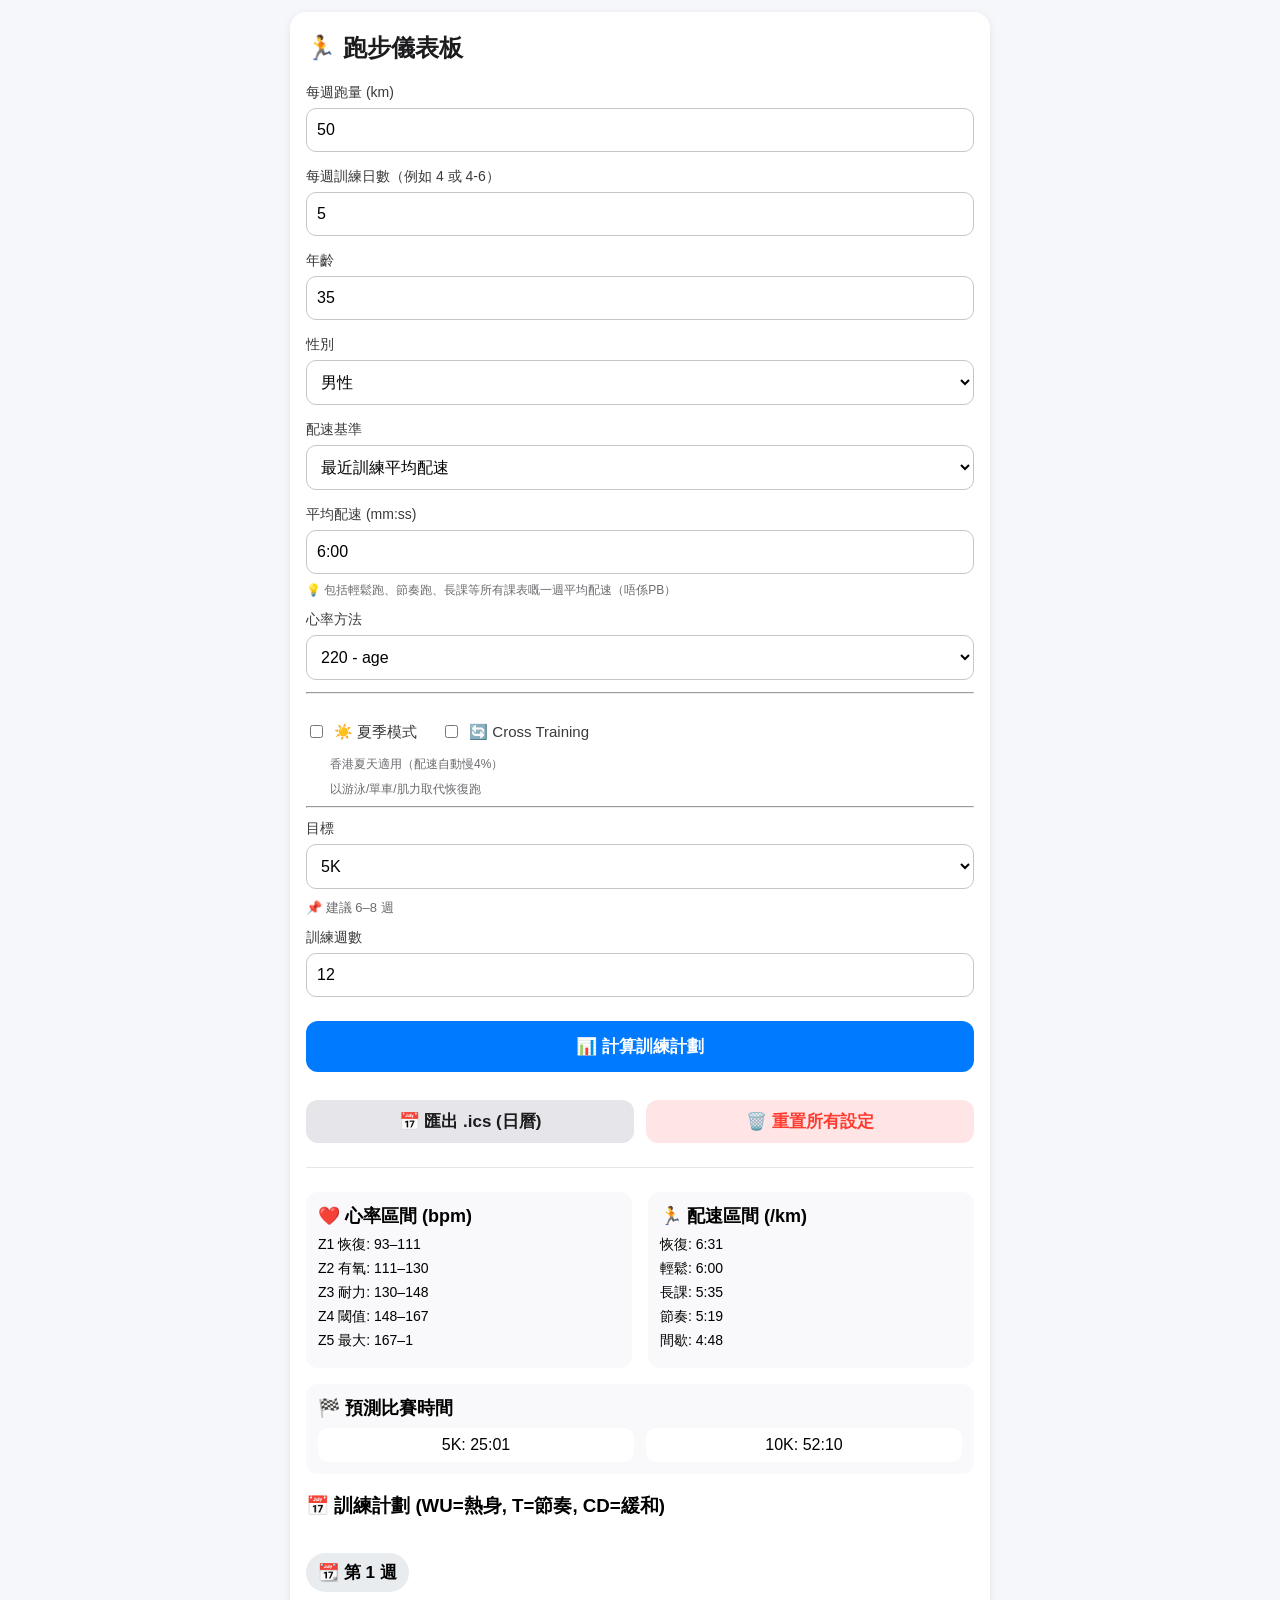
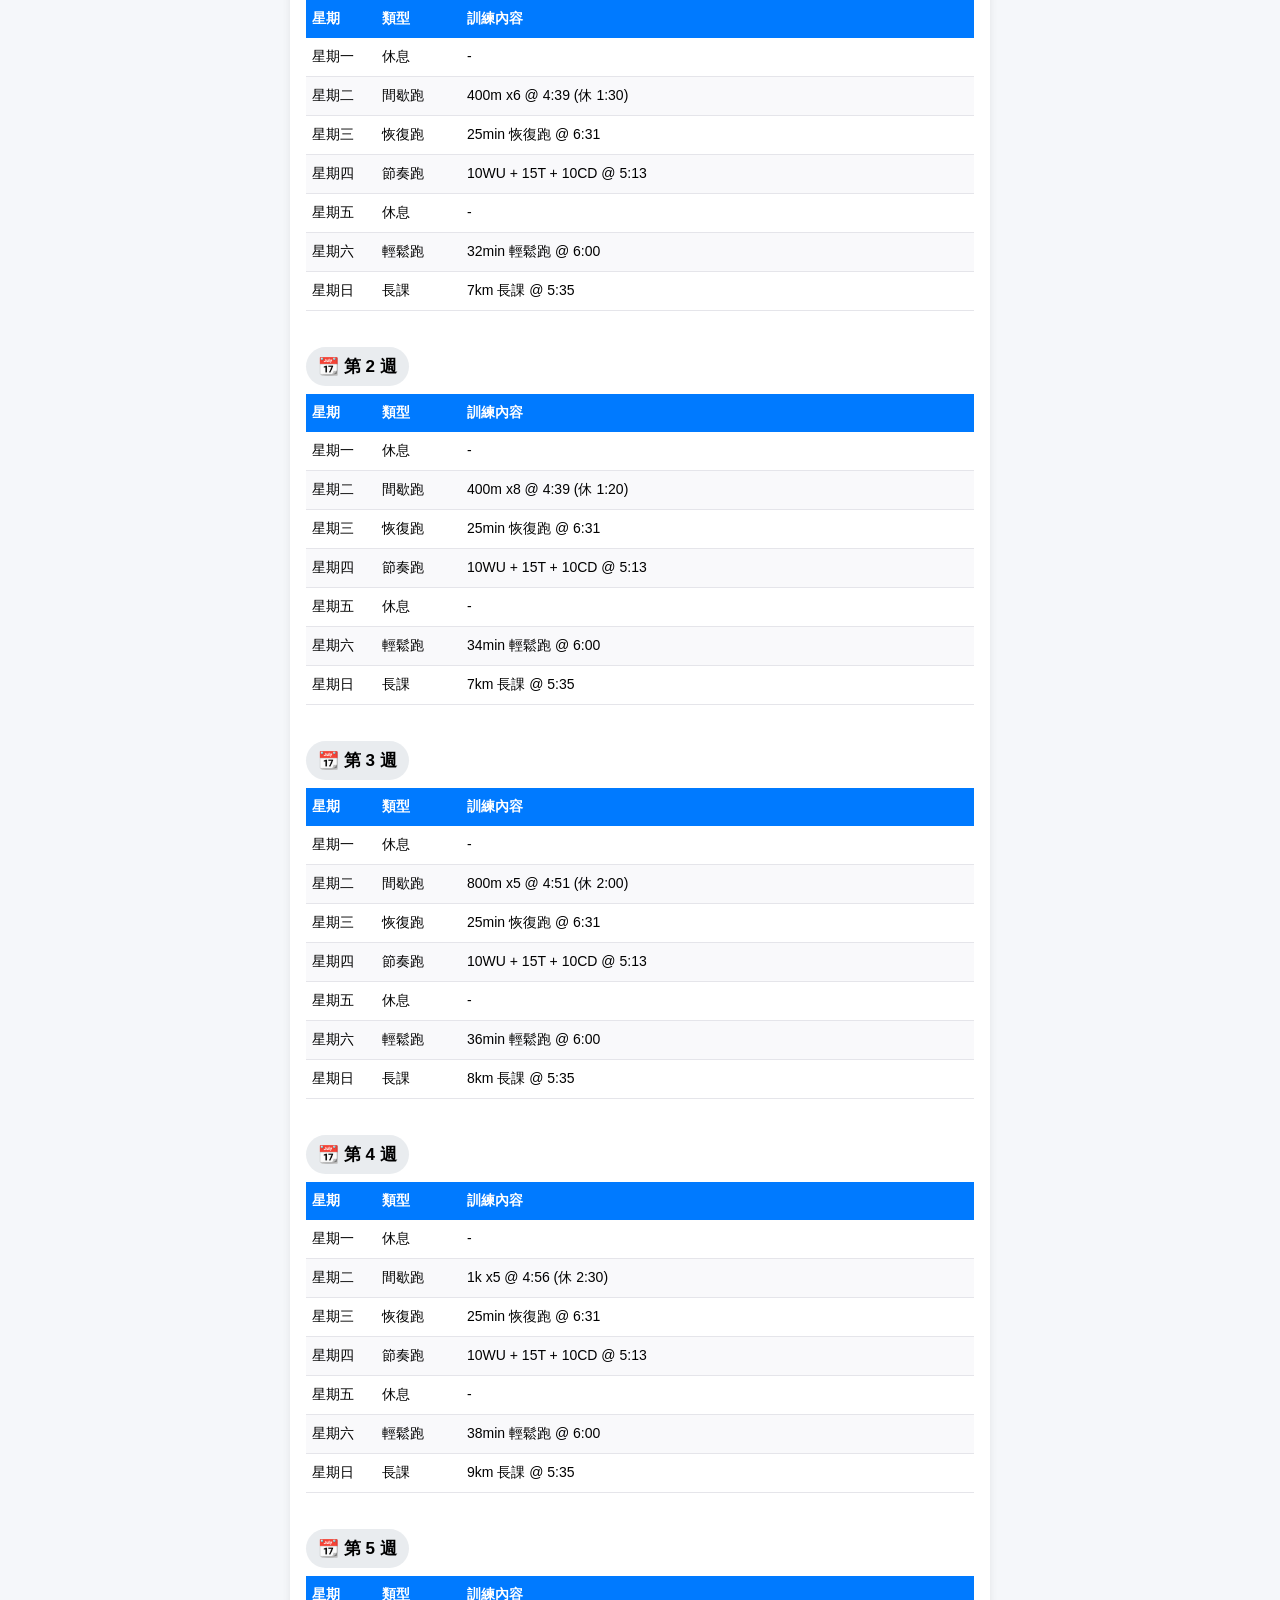
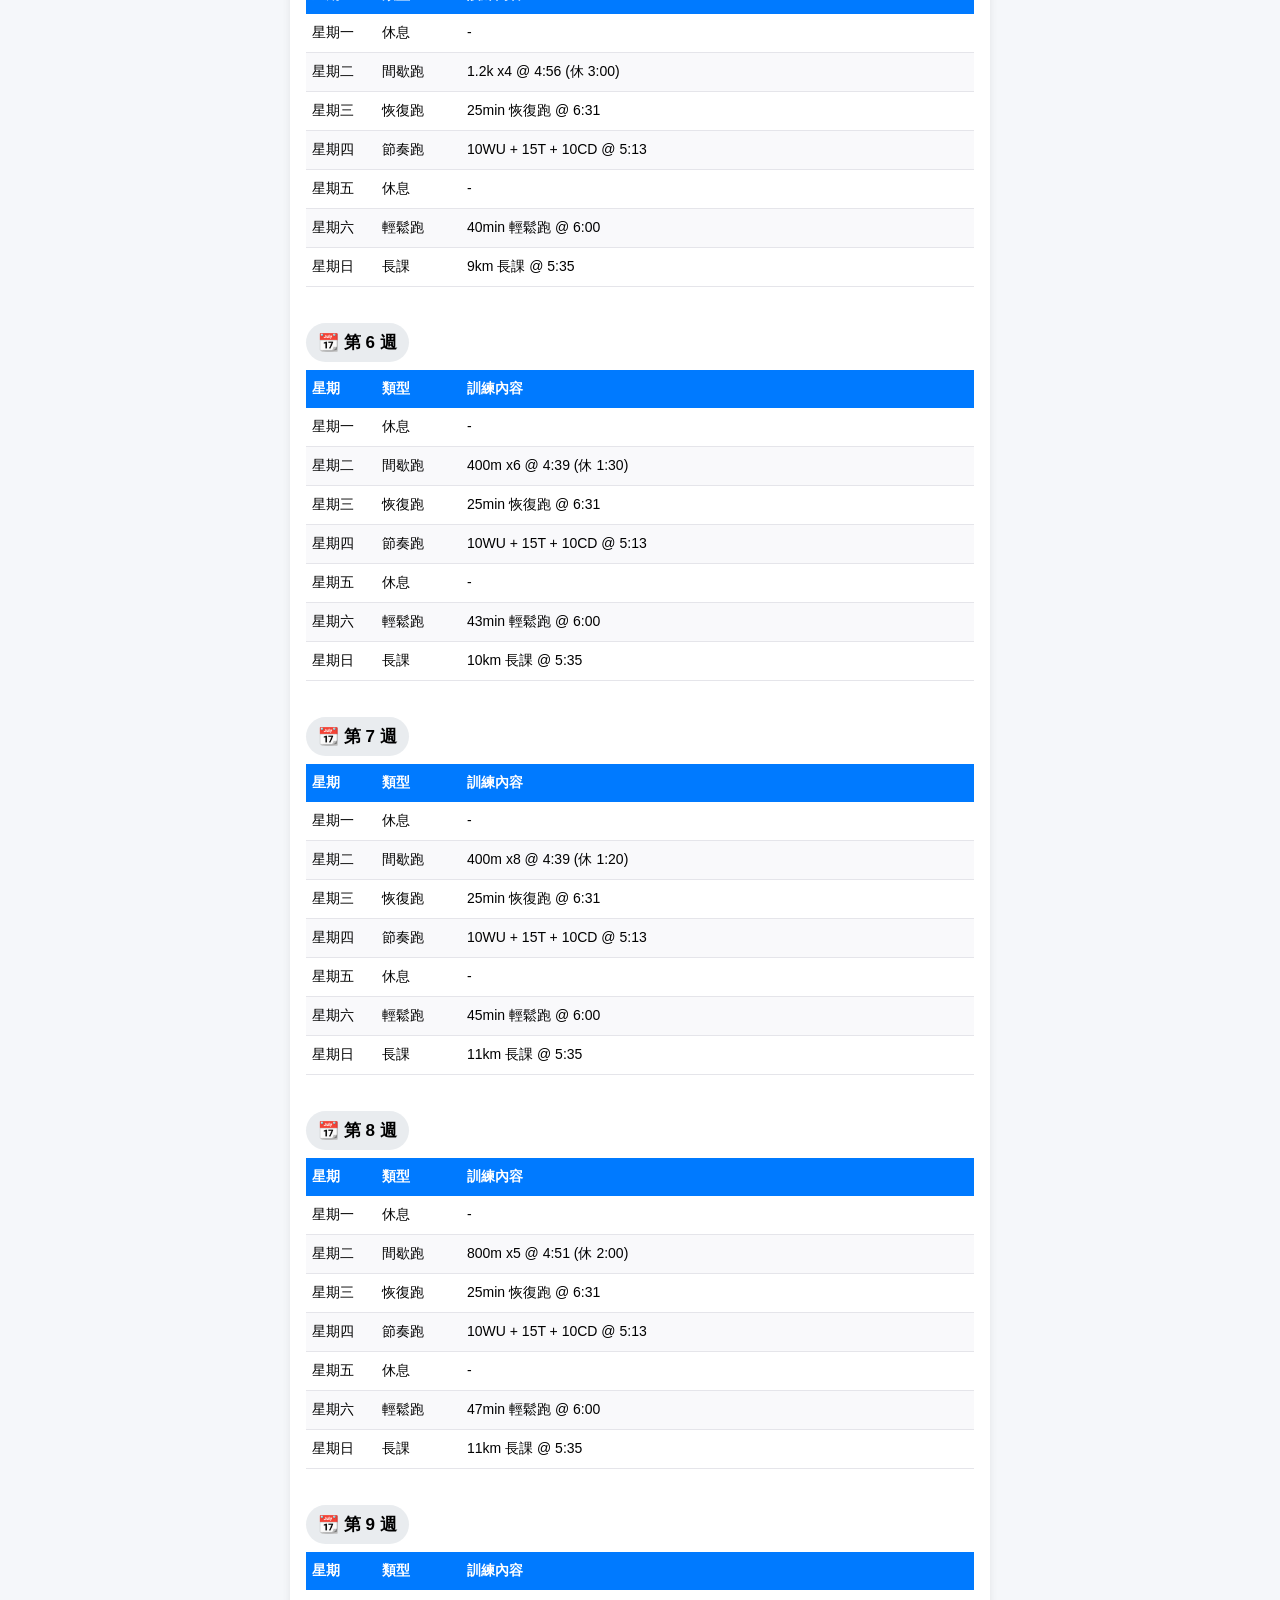
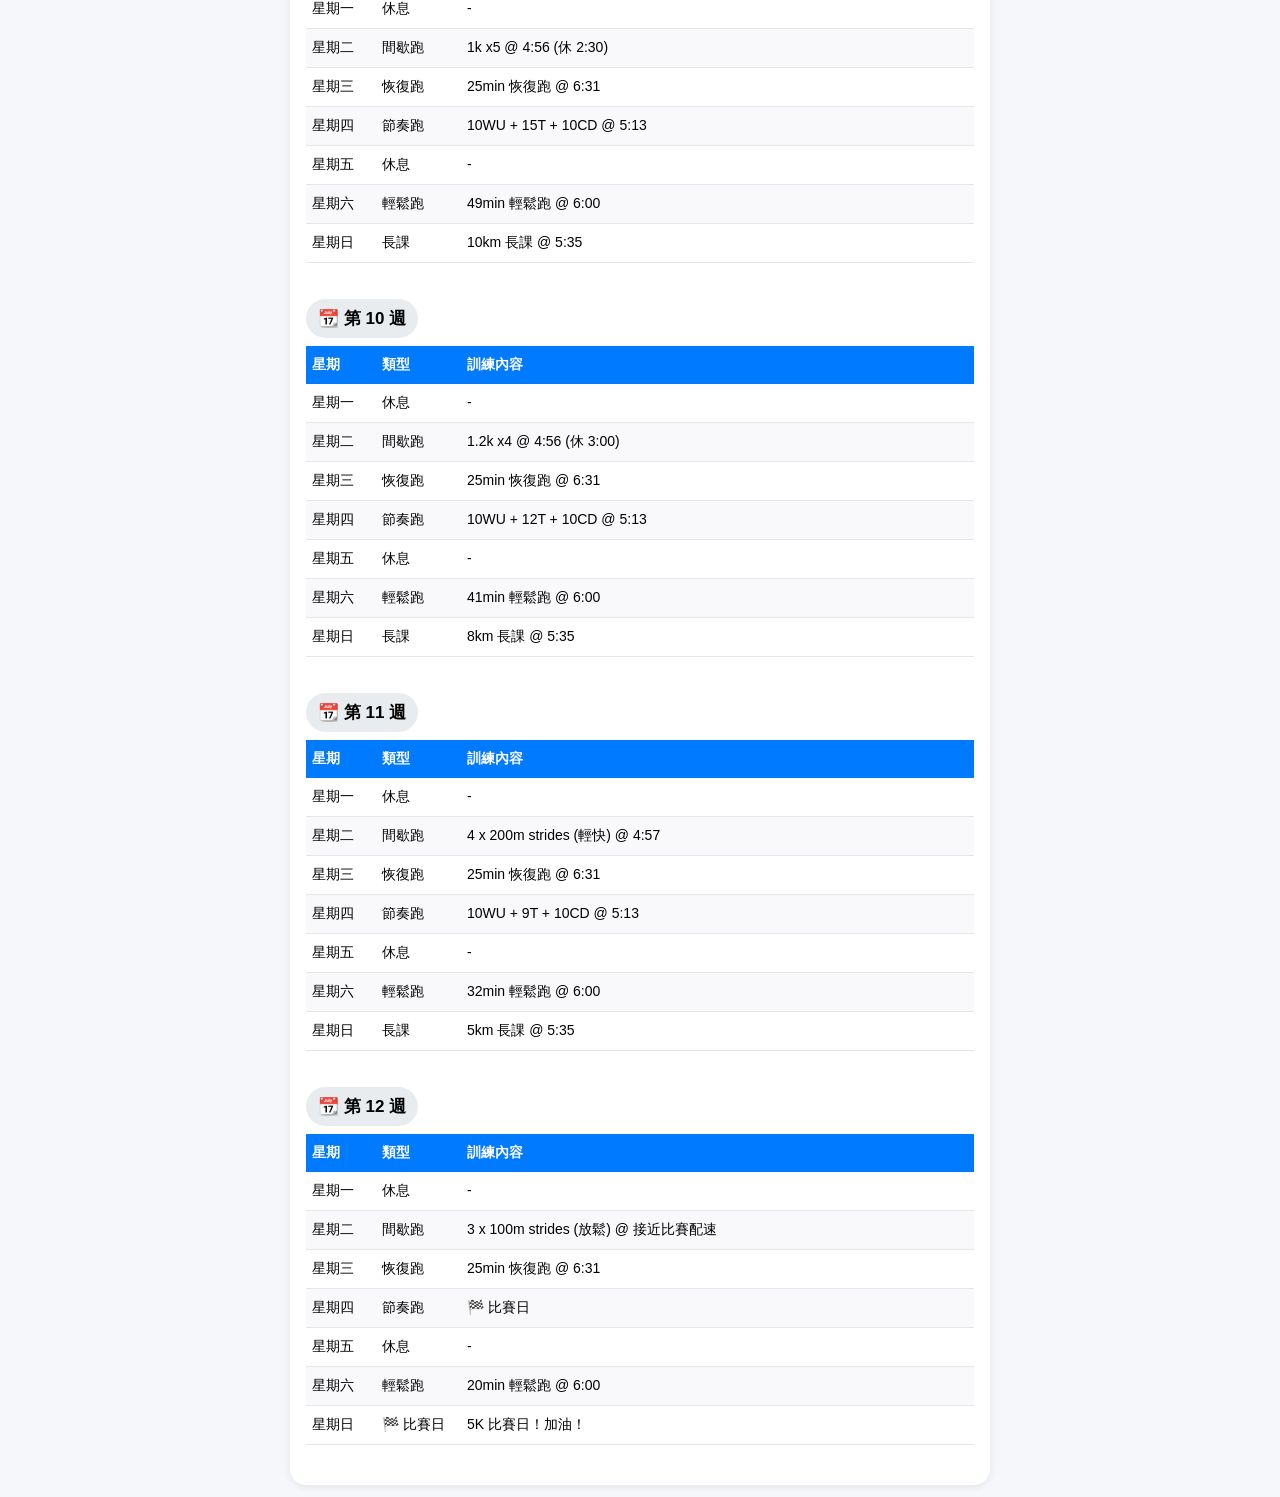
==== pythonProject3/index.html @ f3ef0eed "Add files via upload" ====
<!DOCTYPE html>
<html lang="zh-HK">
<head>
<meta charset="UTF-8">
<meta name="viewport" content="width=device-width, initial-scale=1.0, viewport-fit=cover">
<title>跑步儀表板</title>
<link rel="stylesheet" href="style.css">
</head>
<body>

<div class="container">

<h2>🏃 跑步儀表板</h2>

<label>每週跑量 (km)</label>
<input type="number" id="mileage" placeholder="例如 50" value="50">

<label>每週訓練日數（例如 4 或 4-6）</label>
<input id="days" placeholder="4" value="5">

<label>年齡</label>
<input id="age" type="number" placeholder="35" value="35">

<label>性別</label>
<select id="gender">
  <option value="male">男性</option>
  <option value="female">女性</option>
  <option value="prefer_not">不便透露</option>
</select>

<label>配速基準</label>
<select id="paceBasis">
  <option value="training">最近訓練平均配速</option>
  <option value="race">最近比賽時間</option>
</select>

<div id="trainingPaceBox">
  <label>平均配速 (mm:ss)</label>
  <input id="trainingPace" placeholder="6:00" value="6:00">
  <div class="hint">💡 包括輕鬆跑、節奏跑、長課等所有課表嘅一週平均配速（唔係PB）</div>
</div>

<div id="racePaceBox" style="display:none;">
  <label>比賽距離</label>
  <select id="raceDist">
    <option value="5K">5K</option>
    <option value="10K">10K</option>
    <option value="HM">半馬</option>
    <option value="FM">全馬</option>
  </select>
  <label>完成時間</label>
  <input type="text" id="raceTime" placeholder="例如 4530 或 45:30" value="48:00">
  <div class="hint">💡 直接輸入數字，系統自動轉換（例如 4530 = 45分30秒）</div>
</div>

<label>心率方法</label>
<select id="method">
  <option value="basic">220 - age</option>
  <option value="karvonen">Karvonen (儲備心率)</option>
</select>

<div id="karvonenBox" style="display:none;">
  <label>Max HR</label>
  <input id="maxHr" type="number" placeholder="190">
  <label>Rest HR</label>
  <input id="restHr" type="number" placeholder="60">
</div>

<hr>

<div class="mode-options">
  <label class="mode-label">
    <input type="checkbox" id="summerMode">
    <span>☀️ 夏季模式</span>
  </label>
  <label class="mode-label">
    <input type="checkbox" id="crossTrainMode">
    <span>🔄 Cross Training</span>
  </label>
</div>
<div class="mode-hint">香港夏天適用（配速自動慢4%）</div>
<div class="mode-hint">以游泳/單車/肌力取代恢復跑</div>

<hr>

<label>目標</label>
<select id="goal">
  <option value="5K">5K</option>
  <option value="10K">10K</option>
  <option value="HM">半馬 (HM)</option>
  <option value="FM">全馬 (FM)</option>
</select>

<div id="weeksHint"></div>

<label>訓練週數</label>
<input id="weeks" type="number" placeholder="8" value="12">

<button id="calculateBtn">📊 計算訓練計劃</button>

<div style="display: flex; gap: 12px; margin: 12px 0;">
  <button id="exportIcsBtn" class="secondary-btn">📅 匯出 .ics (日曆)</button>
  <button id="resetStorageBtn" class="secondary-btn danger">🗑️ 重置所有設定</button>
</div>

<div id="result" class="result-card"></div>

</div>

<script src="script.js"></script>
</body>
</html>
---- pythonProject3/style.css ----
* {
  box-sizing: border-box;
}

body {
  font-family: -apple-system, BlinkMacSystemFont, "Segoe UI", Roboto, Helvetica, Arial, sans-serif;
  background: #f5f7fa;
  padding: 12px;
  margin: 0;
  min-height: 100vh;
}

.container {
  max-width: 700px;
  margin: 0 auto;
  background: white;
  padding: 20px 16px;
  border-radius: 16px;
  box-shadow: 0 2px 8px rgba(0,0,0,0.08);
}

h2 {
  font-size: 24px;
  margin-top: 0;
  margin-bottom: 20px;
  color: #1c1c1e;
}

label {
  display: block;
  font-size: 14px;
  font-weight: 500;
  color: #3a3a3c;
  margin-bottom: 6px;
  margin-top: 12px;
}

input, select {
  width: 100%;
  padding: 12px 10px;
  font-size: 16px;
  border-radius: 10px;
  border: 1px solid #c6c6c8;
  background: white;
  font-family: inherit;
  margin-bottom: 4px;
}

input:focus, select:focus {
  outline: none;
  border-color: #007aff;
  box-shadow: 0 0 0 3px rgba(0,122,255,0.1);
}

button {
  width: 100%;
  padding: 14px;
  background: #007aff;
  color: white;
  border: none;
  border-radius: 12px;
  font-size: 17px;
  font-weight: 600;
  margin: 20px 0 16px;
  cursor: pointer;
}

button:active {
  transform: scale(0.98);
}

.secondary-btn {
  background: #e5e5ea;
  color: #1c1c1e;
  margin: 0;
  padding: 10px;
}

.secondary-btn.danger {
  background: #ffe5e5;
  color: #ff3b30;
}

.hint {
  font-size: 12px;
  color: #6c6c70;
  margin-top: 4px;
  margin-bottom: 12px;
}

#karvonenBox {
  background: #f9f9fb;
  padding: 12px;
  border-radius: 12px;
  margin-top: 8px;
}

#weeksHint {
  font-size: 13px;
  color: #6c6c70;
  margin-top: 6px;
}

.two-columns {
  display: grid;
  grid-template-columns: 1fr 1fr;
  gap: 16px;
  margin: 16px 0;
}

.zone-card {
  background: #f9f9fb;
  border-radius: 12px;
  padding: 12px;
}

.zone-card h3 {
  margin-top: 0;
  margin-bottom: 8px;
  font-size: 18px;
}

.zone-card p {
  margin: 6px 0;
  font-size: 14px;
}

.prediction-card {
  background: #f9f9fb;
  border-radius: 12px;
  padding: 12px;
  margin: 12px 0;
}

.prediction-card h3 {
  margin-top: 0;
  margin-bottom: 8px;
  font-size: 18px;
}

.prediction-grid {
  display: flex;
  flex-wrap: wrap;
  gap: 12px;
  justify-content: space-between;
}

.prediction-item {
  flex: 1;
  text-align: center;
  background: white;
  border-radius: 10px;
  padding: 8px;
}

.warning {
  background: #fff3e0;
  padding: 8px 12px;
  border-radius: 12px;
  font-size: 13px;
  margin: 10px 0;
  color: #b45f06;
}

.table-responsive {
  overflow-x: auto;
  -webkit-overflow-scrolling: touch;
  margin-bottom: 20px;
}

.plan-table {
  min-width: 500px;
  width: 100%;
  border-collapse: collapse;
  font-size: 14px;
}

.plan-table th {
  background: #007aff;
  color: white;
  padding: 10px 6px;
  font-weight: 600;
  text-align: left;
}

.plan-table td {
  padding: 10px 6px;
  border-bottom: 1px solid #e5e5ea;
  vertical-align: top;
}

.plan-table th:first-child,
.plan-table td:first-child {
  width: 70px;
}

.plan-table th:nth-child(2),
.plan-table td:nth-child(2) {
  width: 85px;
}

.plan-table th:nth-child(3),
.plan-table td:nth-child(3) {
  width: auto;
  word-break: break-word;
  white-space: normal;
}

tr:nth-child(even) {
  background: #f9f9fb;
}

h4 {
  font-size: 17px;
  margin: 16px 0 8px;
  background: #e9ecef;
  padding: 8px 12px;
  border-radius: 20px;
  display: inline-block;
}

/* 模式選項 - 手機優化 */
.mode-options {
  display: flex;
  flex-direction: row;
  flex-wrap: wrap;
  gap: 24px;
  align-items: center;
  margin: 16px 0 8px 0;
}

.mode-label {
  display: inline-flex;
  align-items: center;
  gap: 8px;
  font-size: 15px;
  white-space: nowrap;
}

.mode-hint {
  font-size: 12px;
  color: #6c6c70;
  margin-bottom: 8px;
  padding-left: 24px;
}

.result-card {
  margin-top: 24px;
  border-top: 1px solid #e5e5ea;
  padding-top: 8px;
}

/* 手機細屏 */
@media (max-width: 560px) {
  .two-columns {
    grid-template-columns: 1fr;
    gap: 12px;
  }
  .prediction-grid {
    flex-direction: column;
  }
  body {
    padding: 8px;
  }
  .container {
    padding: 16px 12px;
  }
  .plan-table th:first-child,
  .plan-table td:first-child {
    width: 55px;
  }
  .plan-table th:nth-child(2),
  .plan-table td:nth-child(2) {
    width: 70px;
  }
  .plan-table th,
  .plan-table td {
    padding: 8px 4px;
    font-size: 12px;
  }
  h3 {
    font-size: 18px;
  }
  h4 {
    font-size: 16px;
  }
  button {
    padding: 12px;
    font-size: 16px;
  }

/* 模式選項 - 手機垂直排列，確保文字不換行 */
.mode-options {
  display: flex;
  flex-direction: column;
  gap: 12px;
  margin: 16px 0 8px 0;
}

.mode-label {
  display: flex;
  align-items: center;
  gap: 8px;
  font-size: 15px;
  white-space: nowrap;
}

.mode-hint {
  font-size: 12px;
  color: #6c6c70;
  margin-top: -4px;
  margin-bottom: 8px;
  padding-left: 24px;
}

/* 手機細屏時保持垂直，無需額外處理 */
@media (max-width: 560px) {
  .mode-options {
    flex-direction: column;
    gap: 12px;
  }
  .mode-label {
    white-space: nowrap;
  }
}
}
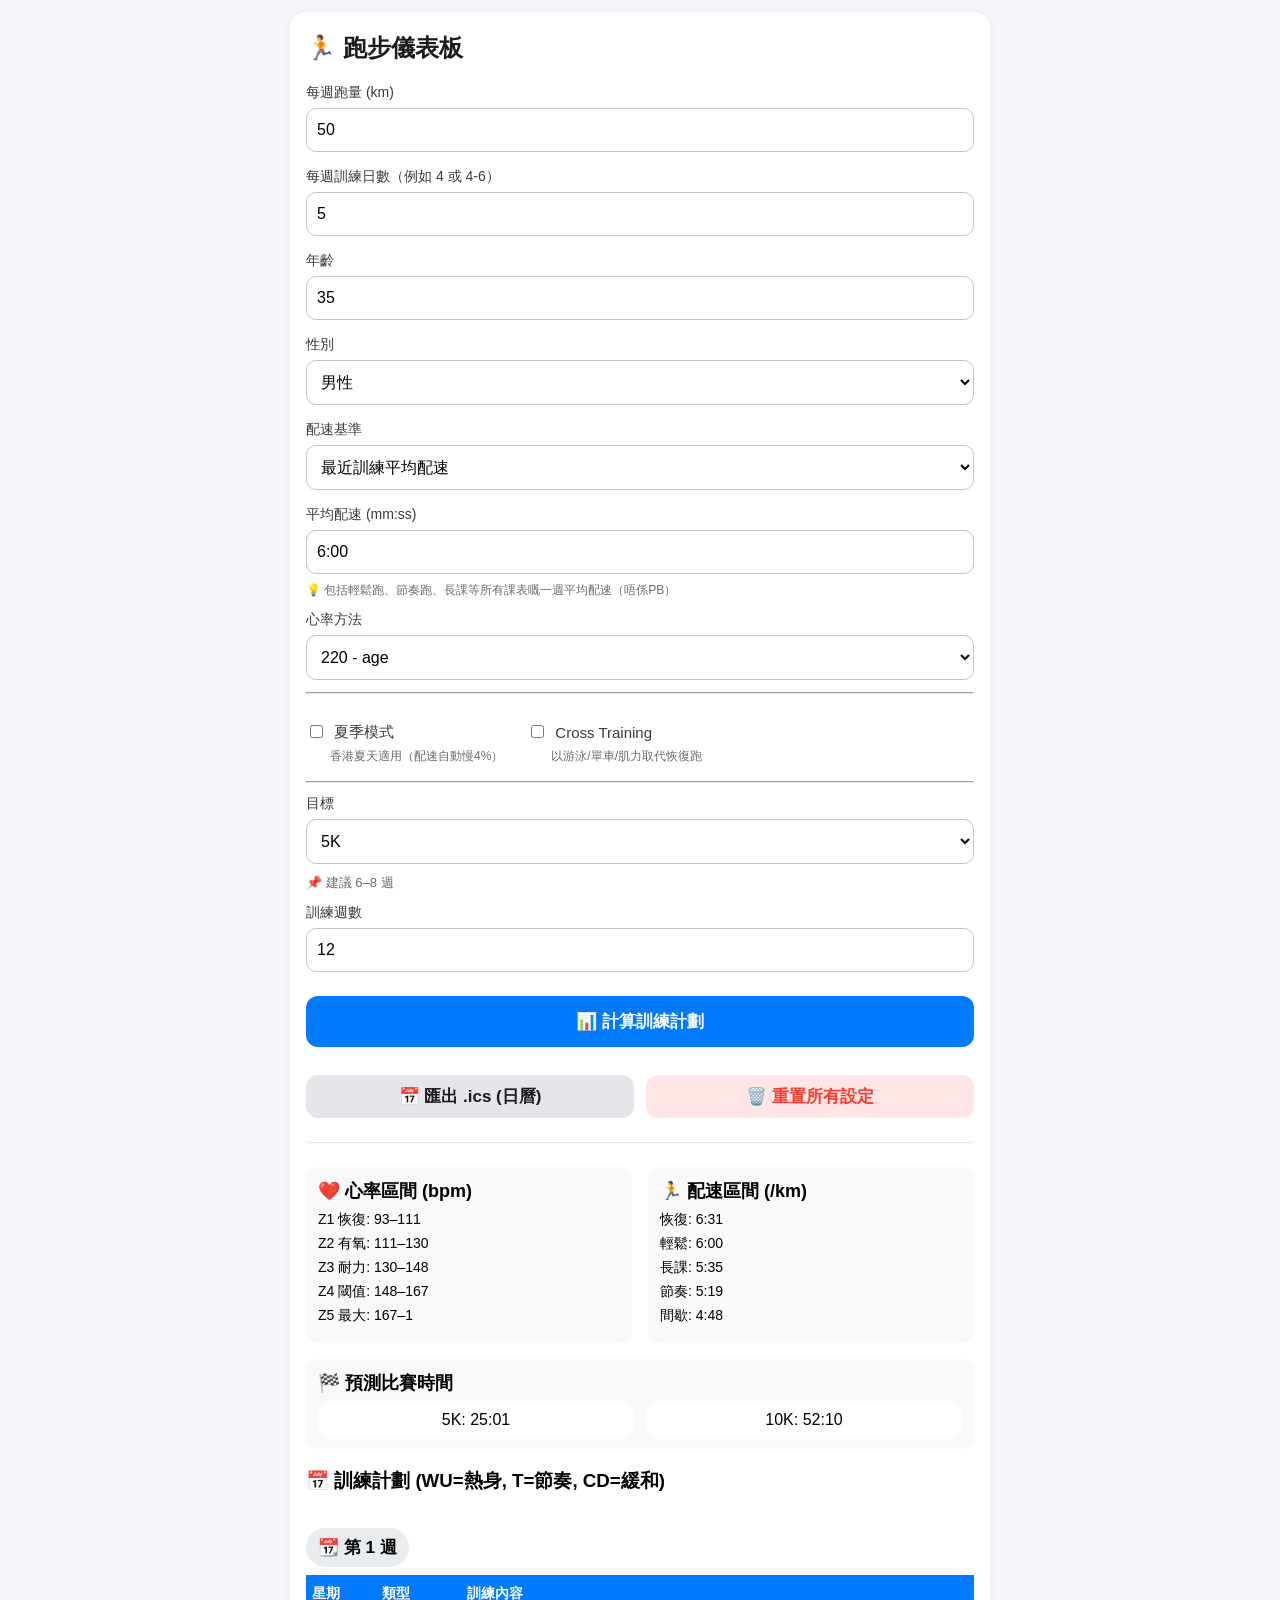
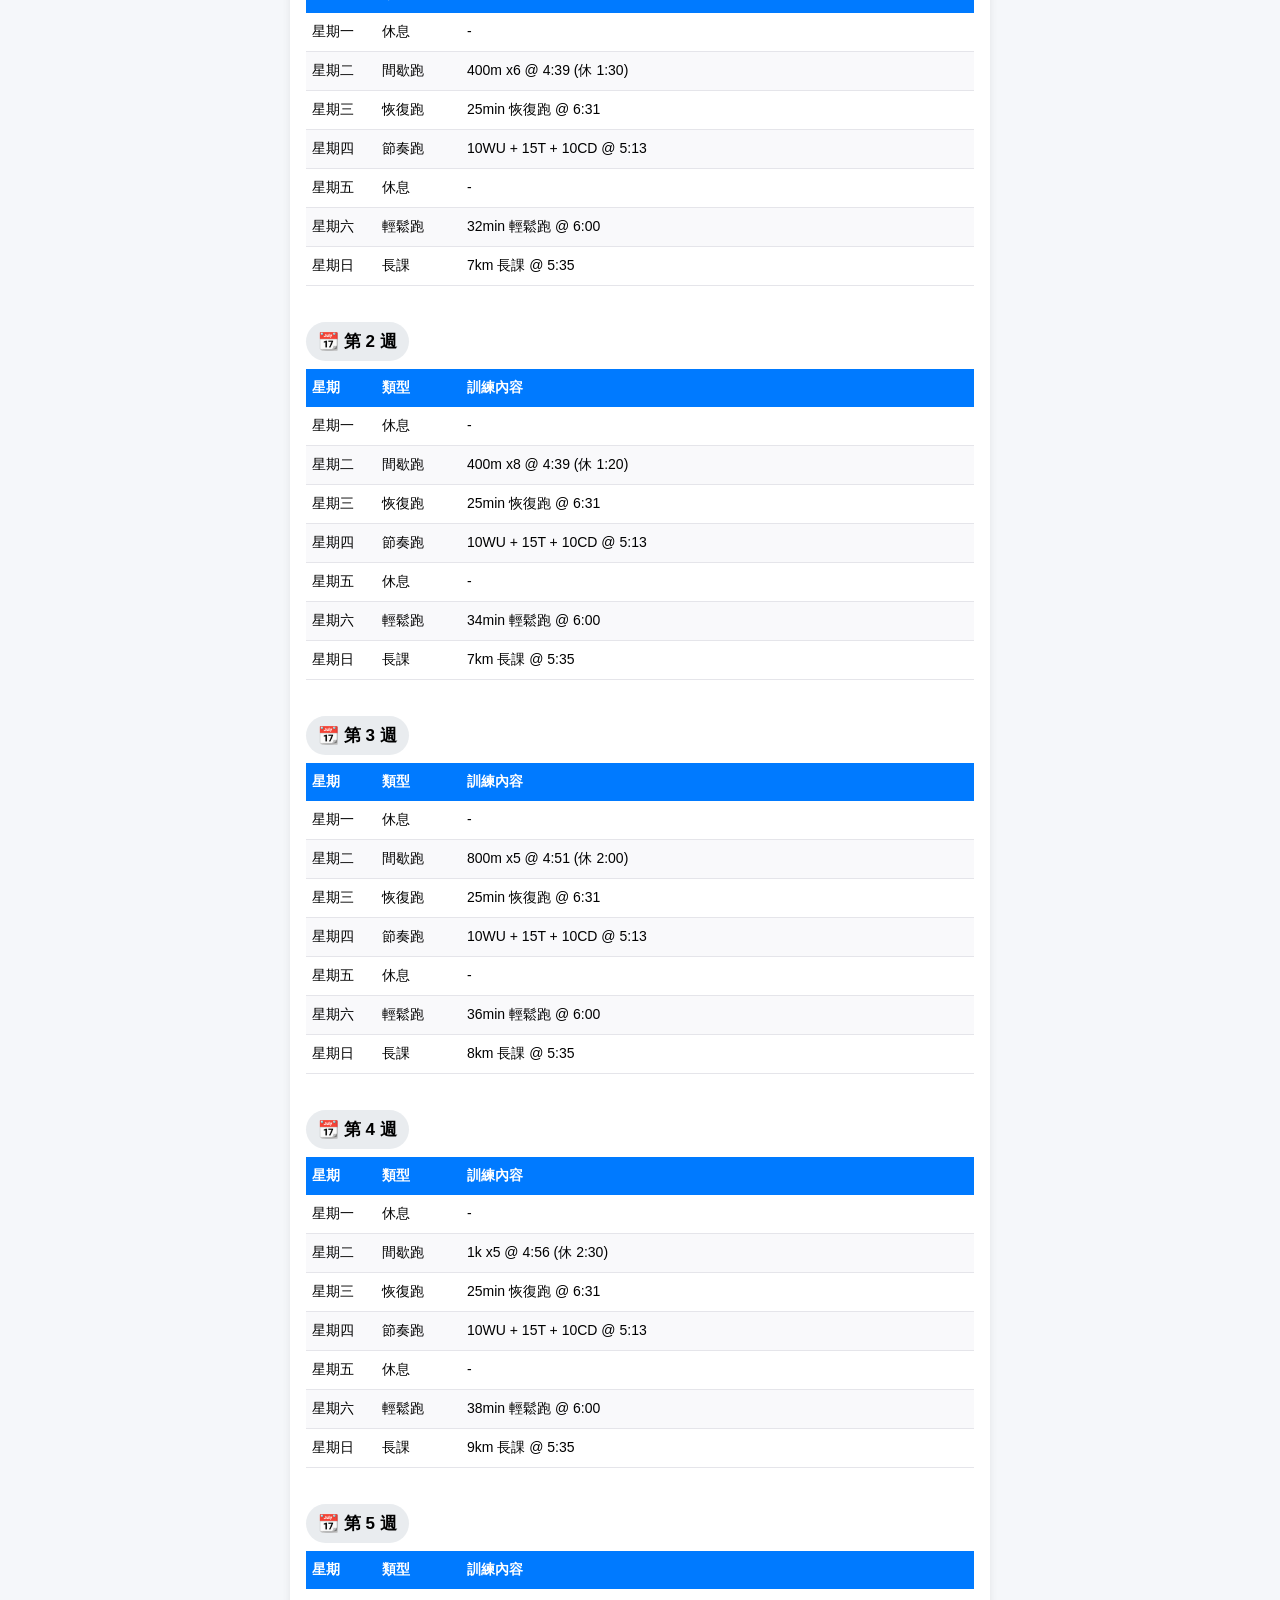
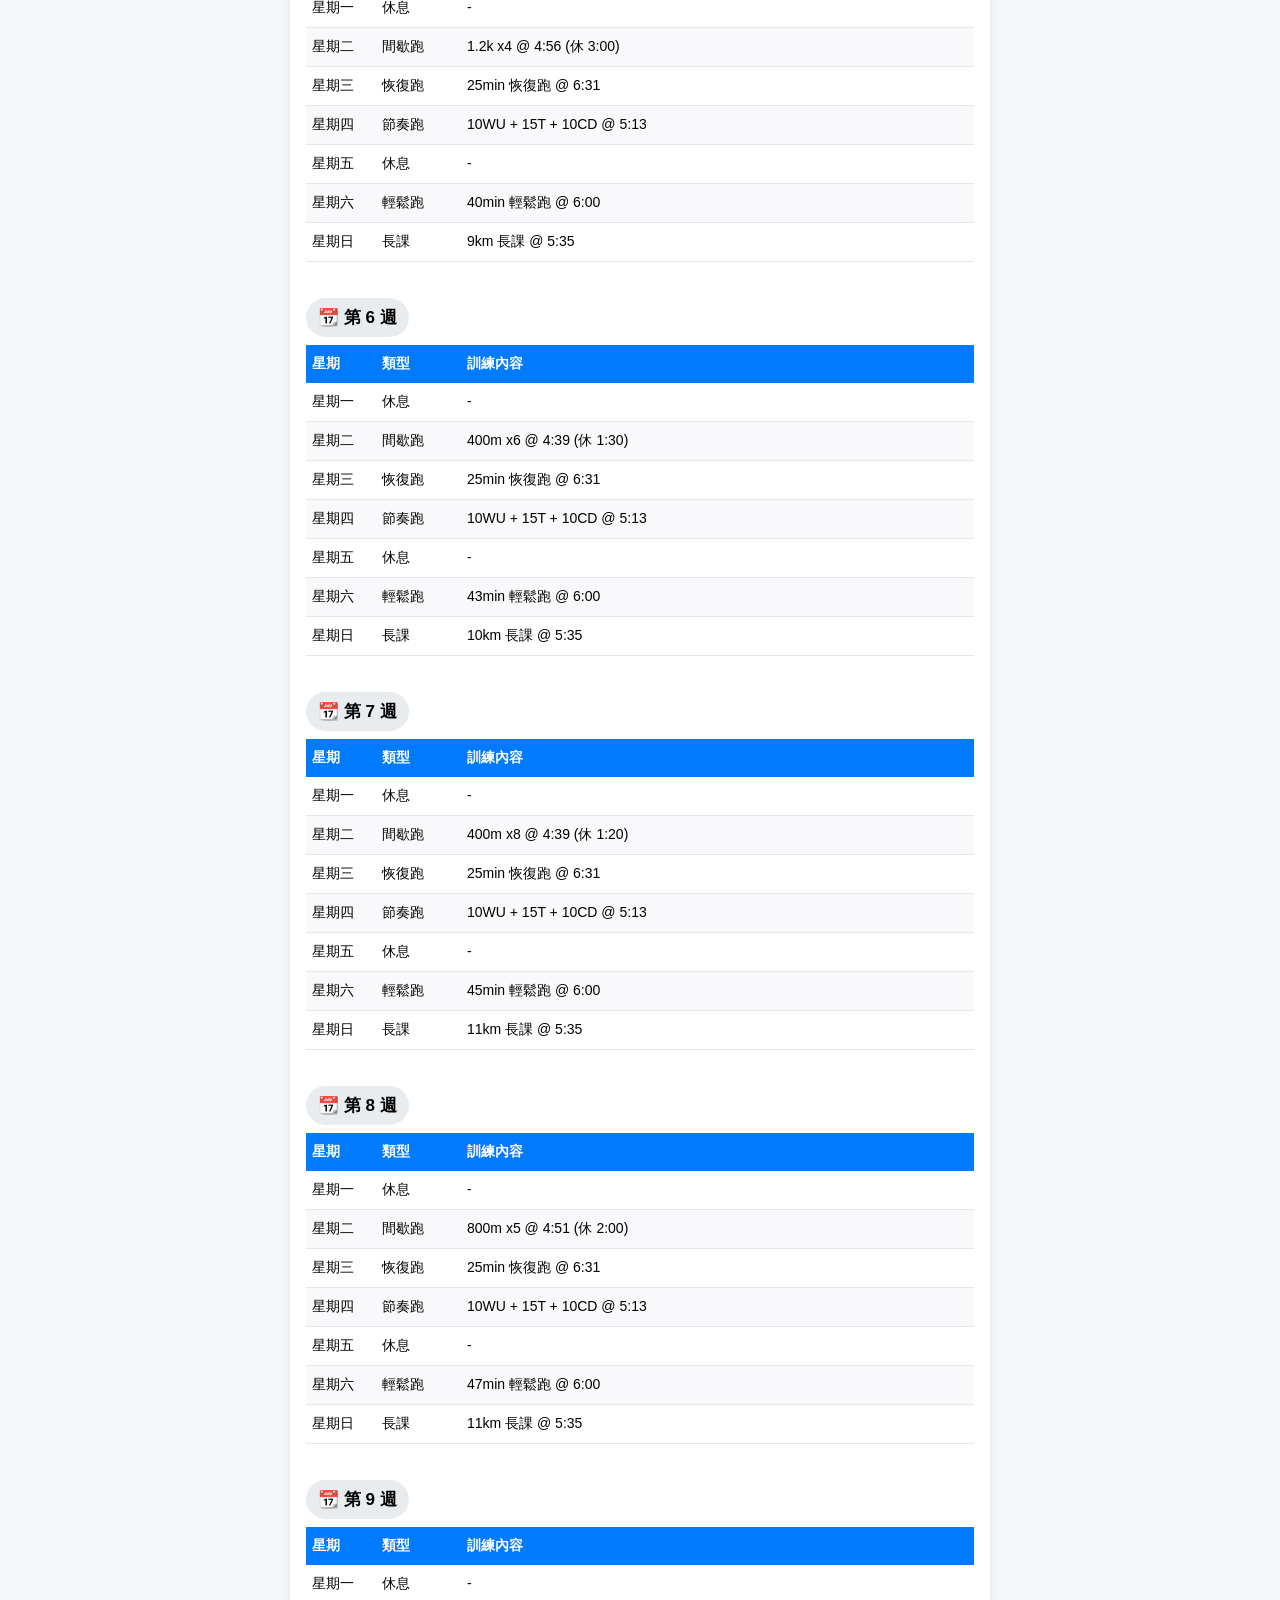
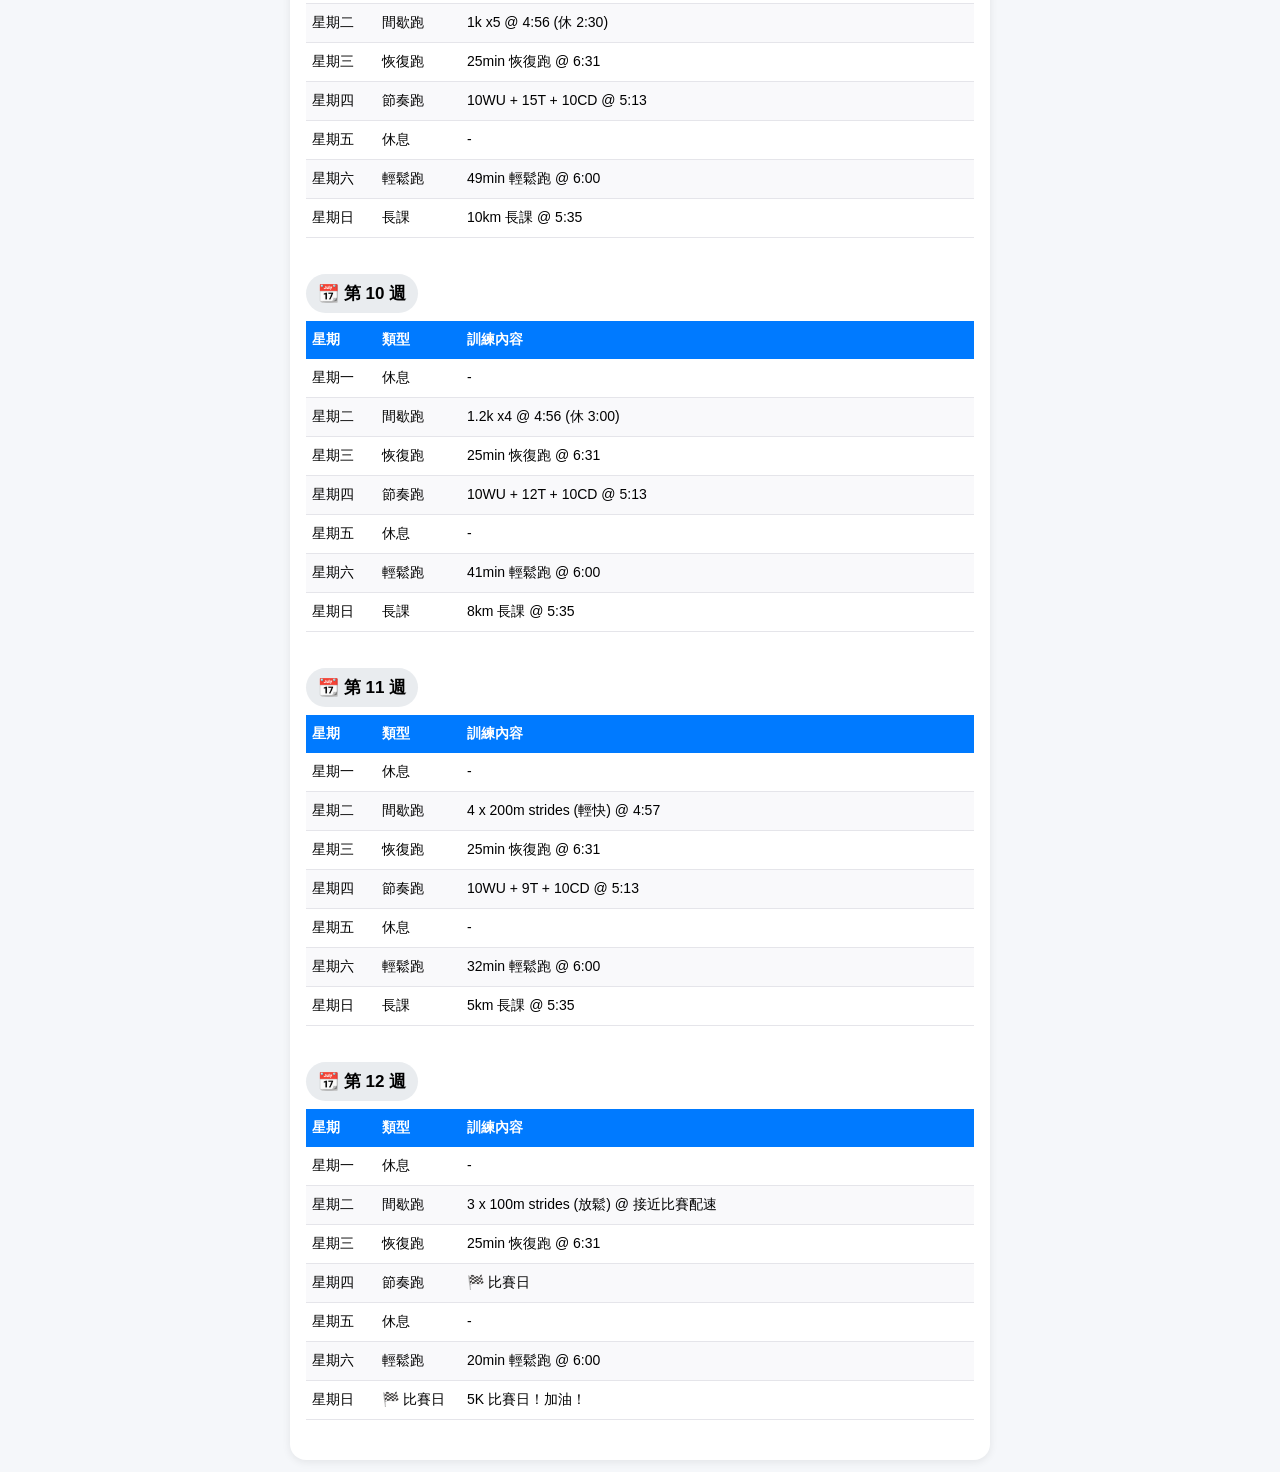
==== commit 3545dfd8: "Add files via upload" ====
--- a/pythonProject3/index.html
+++ b/pythonProject3/index.html
@@ -69,17 +69,21 @@
 <hr>
 
 <div class="mode-options">
-  <label class="mode-label">
-    <input type="checkbox" id="summerMode">
-    <span>☀️ 夏季模式</span>
-  </label>
-  <label class="mode-label">
-    <input type="checkbox" id="crossTrainMode">
-    <span>🔄 Cross Training</span>
-  </label>
+  <div class="mode-item">
+    <label class="mode-label">
+      <input type="checkbox" id="summerMode">
+      <span>夏季模式</span>
+    </label>
+    <div class="mode-hint">香港夏天適用（配速自動慢4%）</div>
+  </div>
+  <div class="mode-item">
+    <label class="mode-label">
+      <input type="checkbox" id="crossTrainMode">
+      <span>Cross Training</span>
+    </label>
+    <div class="mode-hint">以游泳/單車/肌力取代恢復跑</div>
+  </div>
 </div>
-<div class="mode-hint">香港夏天適用（配速自動慢4%）</div>
-<div class="mode-hint">以游泳/單車/肌力取代恢復跑</div>
 
 <hr>
 
--- a/pythonProject3/style.css
+++ b/pythonProject3/style.css
@@ -289,28 +289,33 @@
     font-size: 16px;
   }
 
-/* 模式選項 - 手機垂直排列，確保文字不換行 */
+/* 模式選項 - 每個選項獨立一行 */
 .mode-options {
   display: flex;
   flex-direction: column;
-  gap: 12px;
+  gap: 16px;
   margin: 16px 0 8px 0;
+}
+
+.mode-item {
+  display: flex;
+  flex-direction: column;
+  gap: 4px;
 }
 
 .mode-label {
   display: flex;
   align-items: center;
   gap: 8px;
-  font-size: 15px;
-  white-space: nowrap;
+  font-size: 16px;
+  font-weight: 500;
 }
 
 .mode-hint {
   font-size: 12px;
   color: #6c6c70;
-  margin-top: -4px;
-  margin-bottom: 8px;
-  padding-left: 24px;
+  margin-left: 24px;
+  line-height: 1.4;
 }
 
 /* 手機細屏時保持垂直，無需額外處理 */
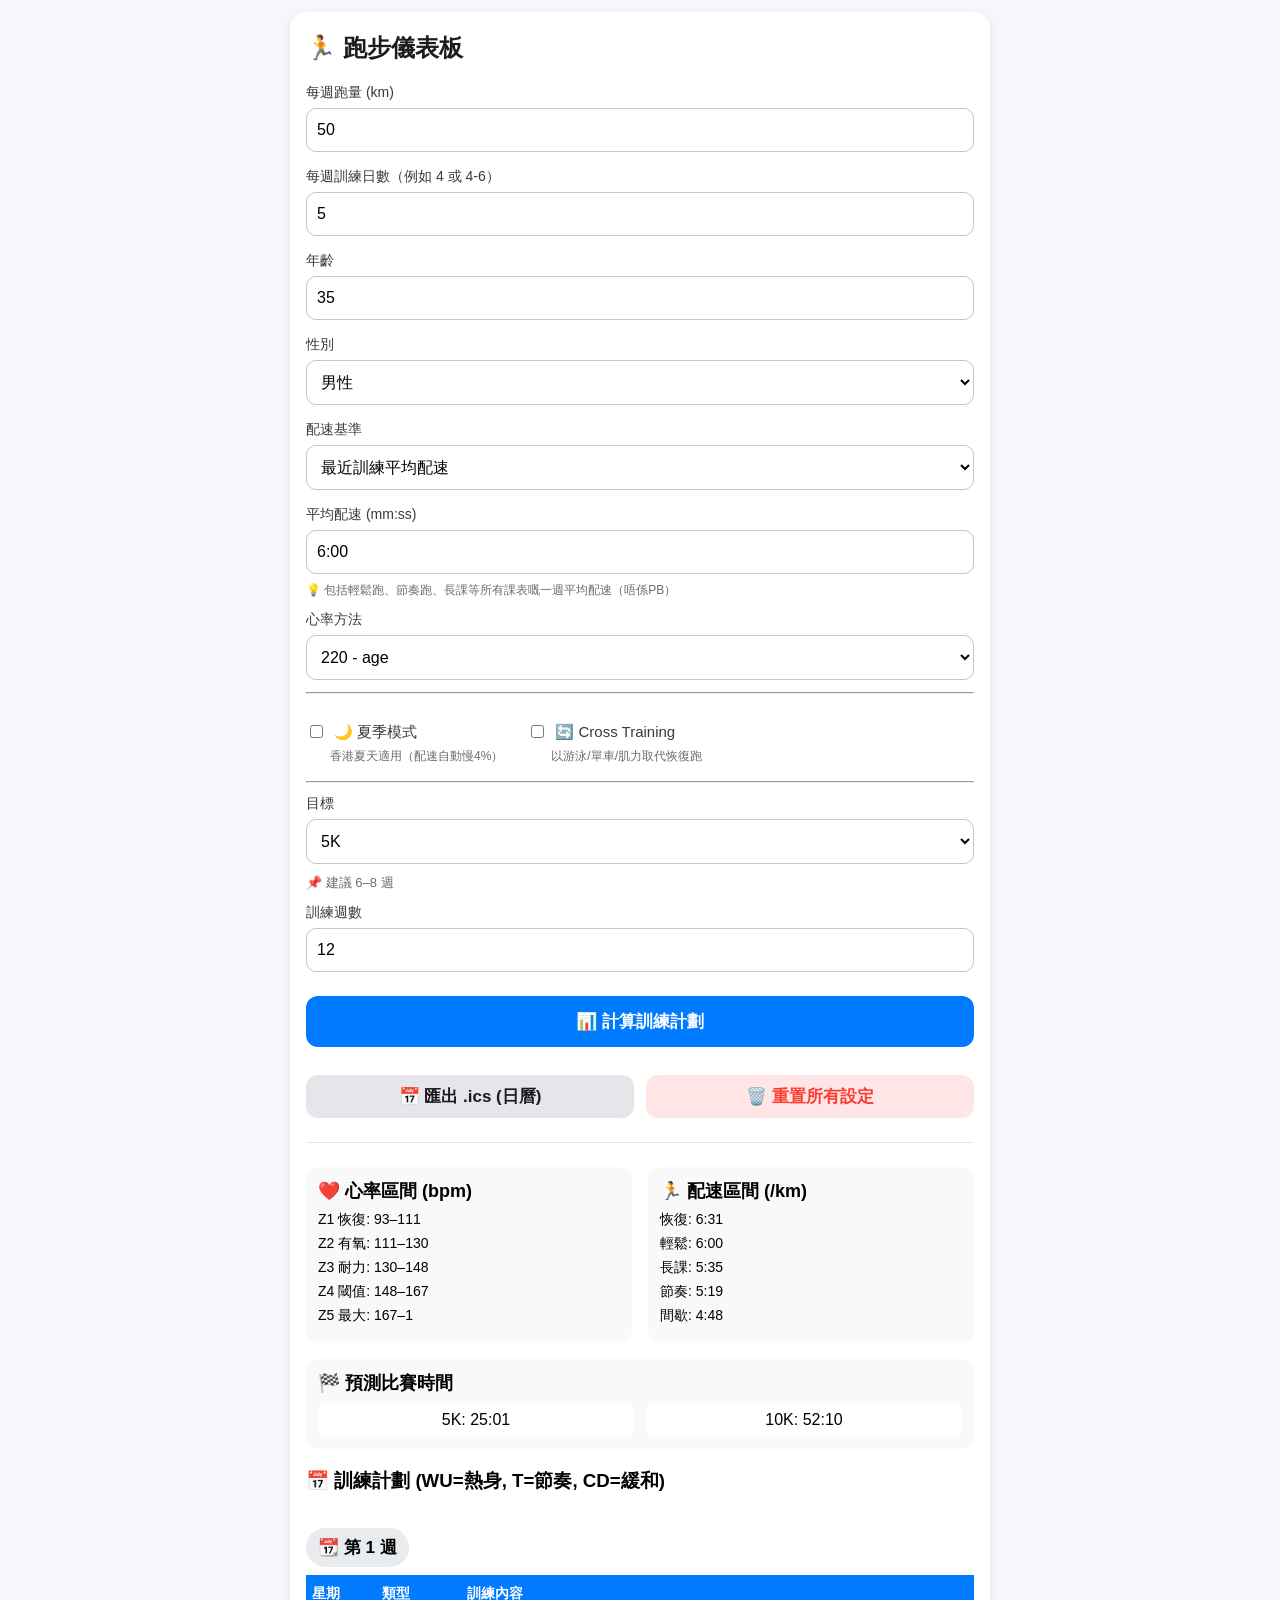
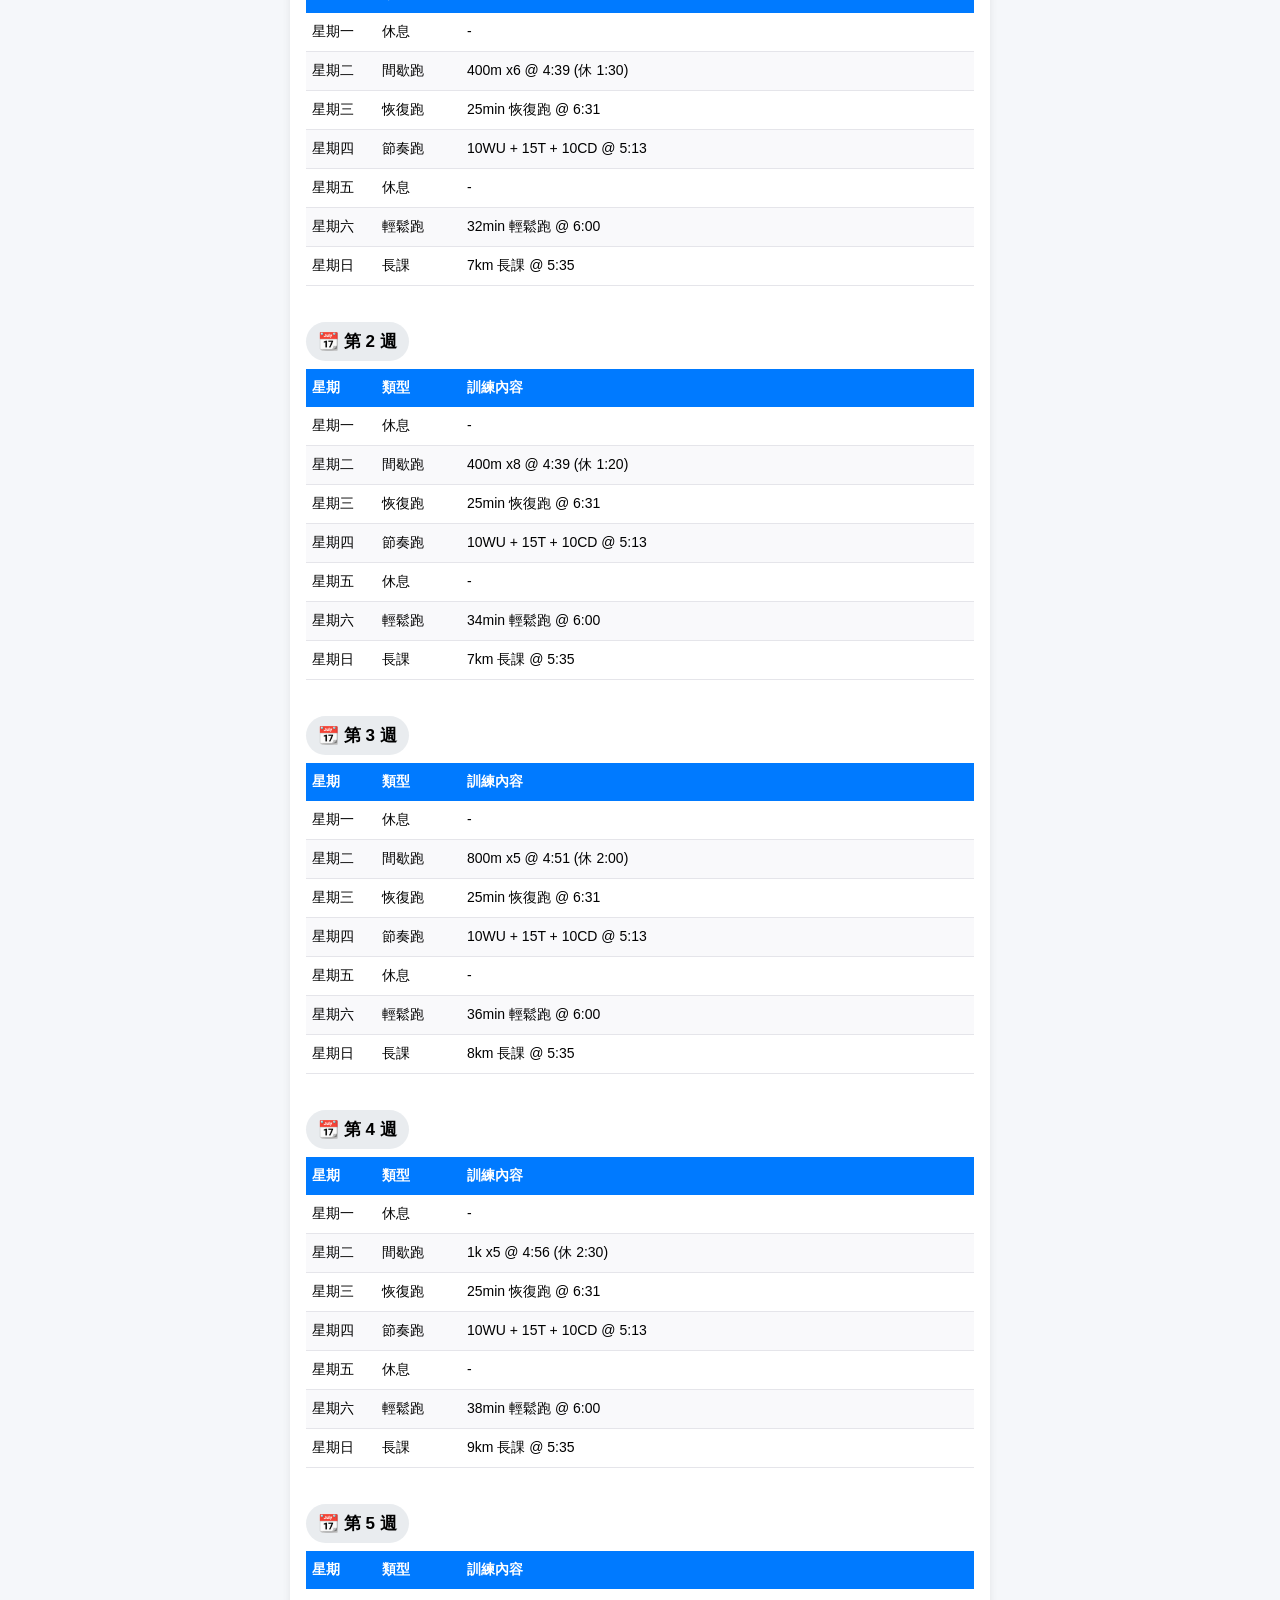
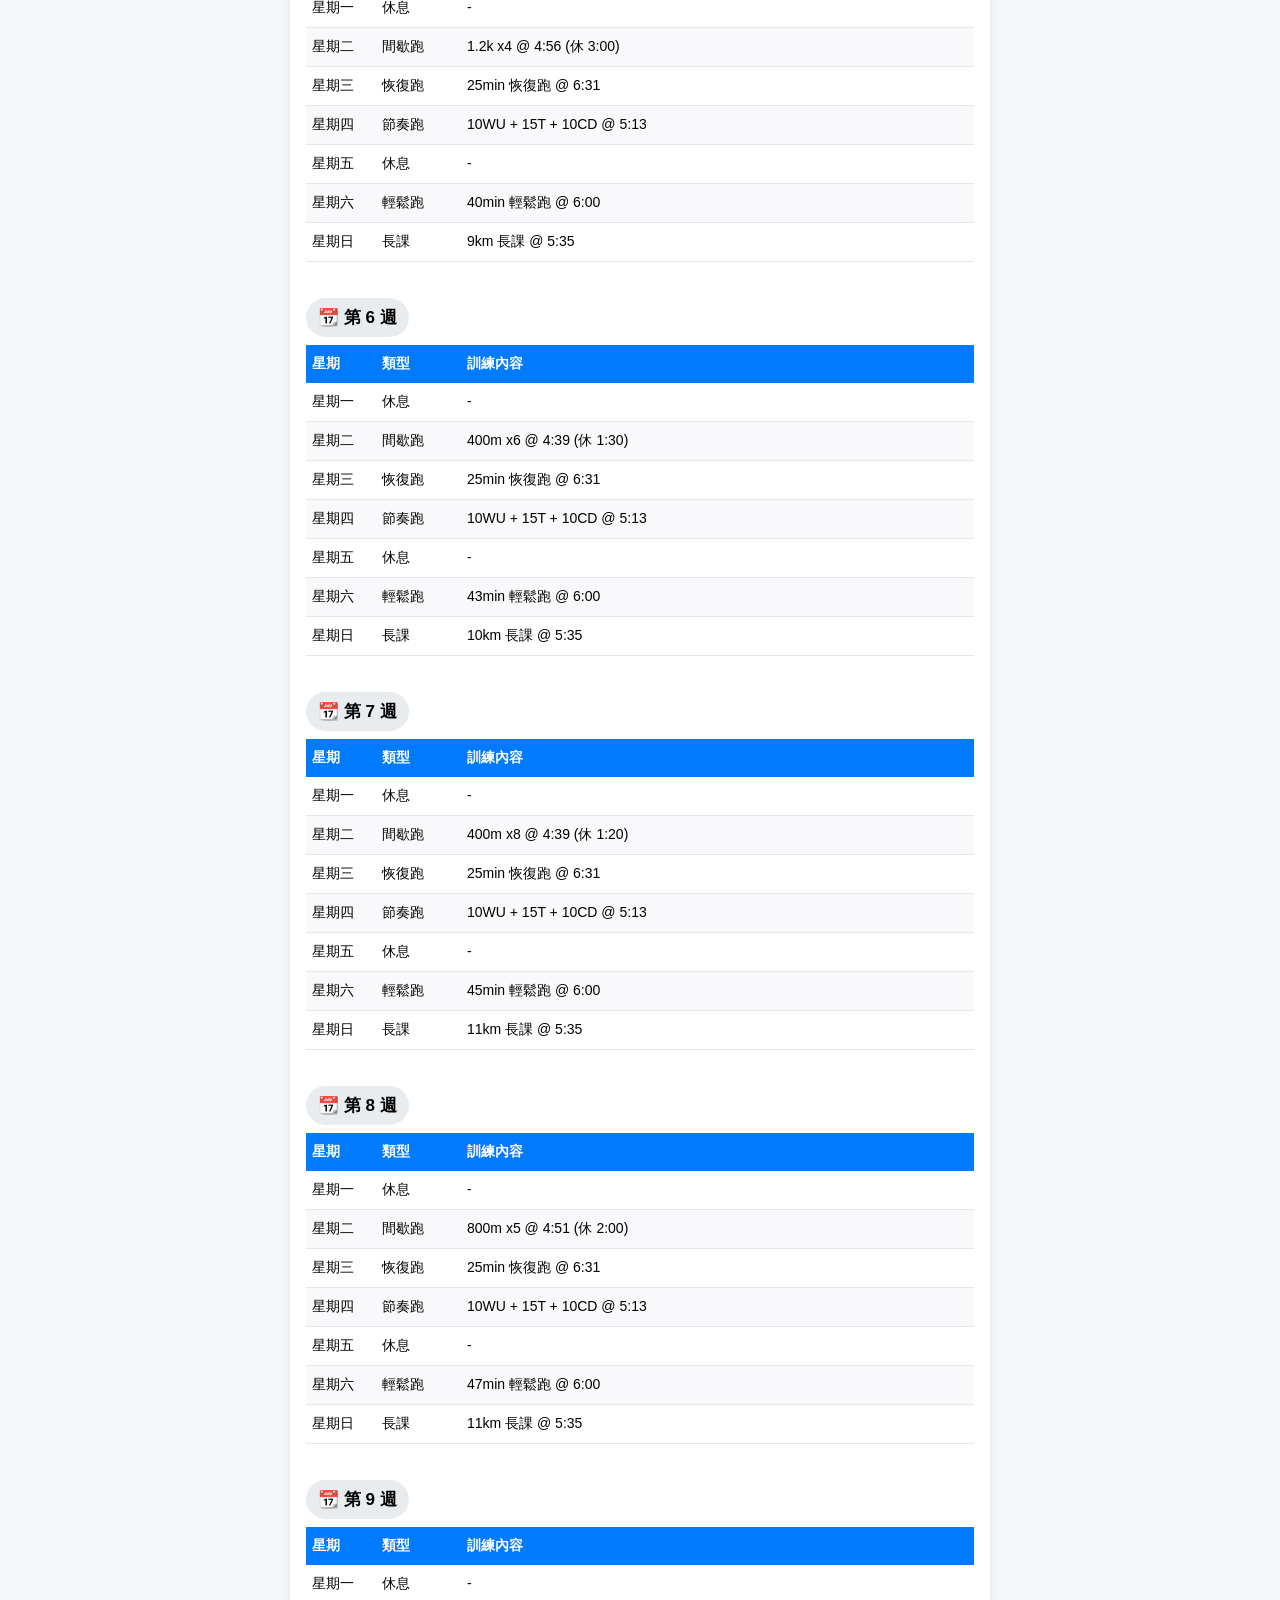
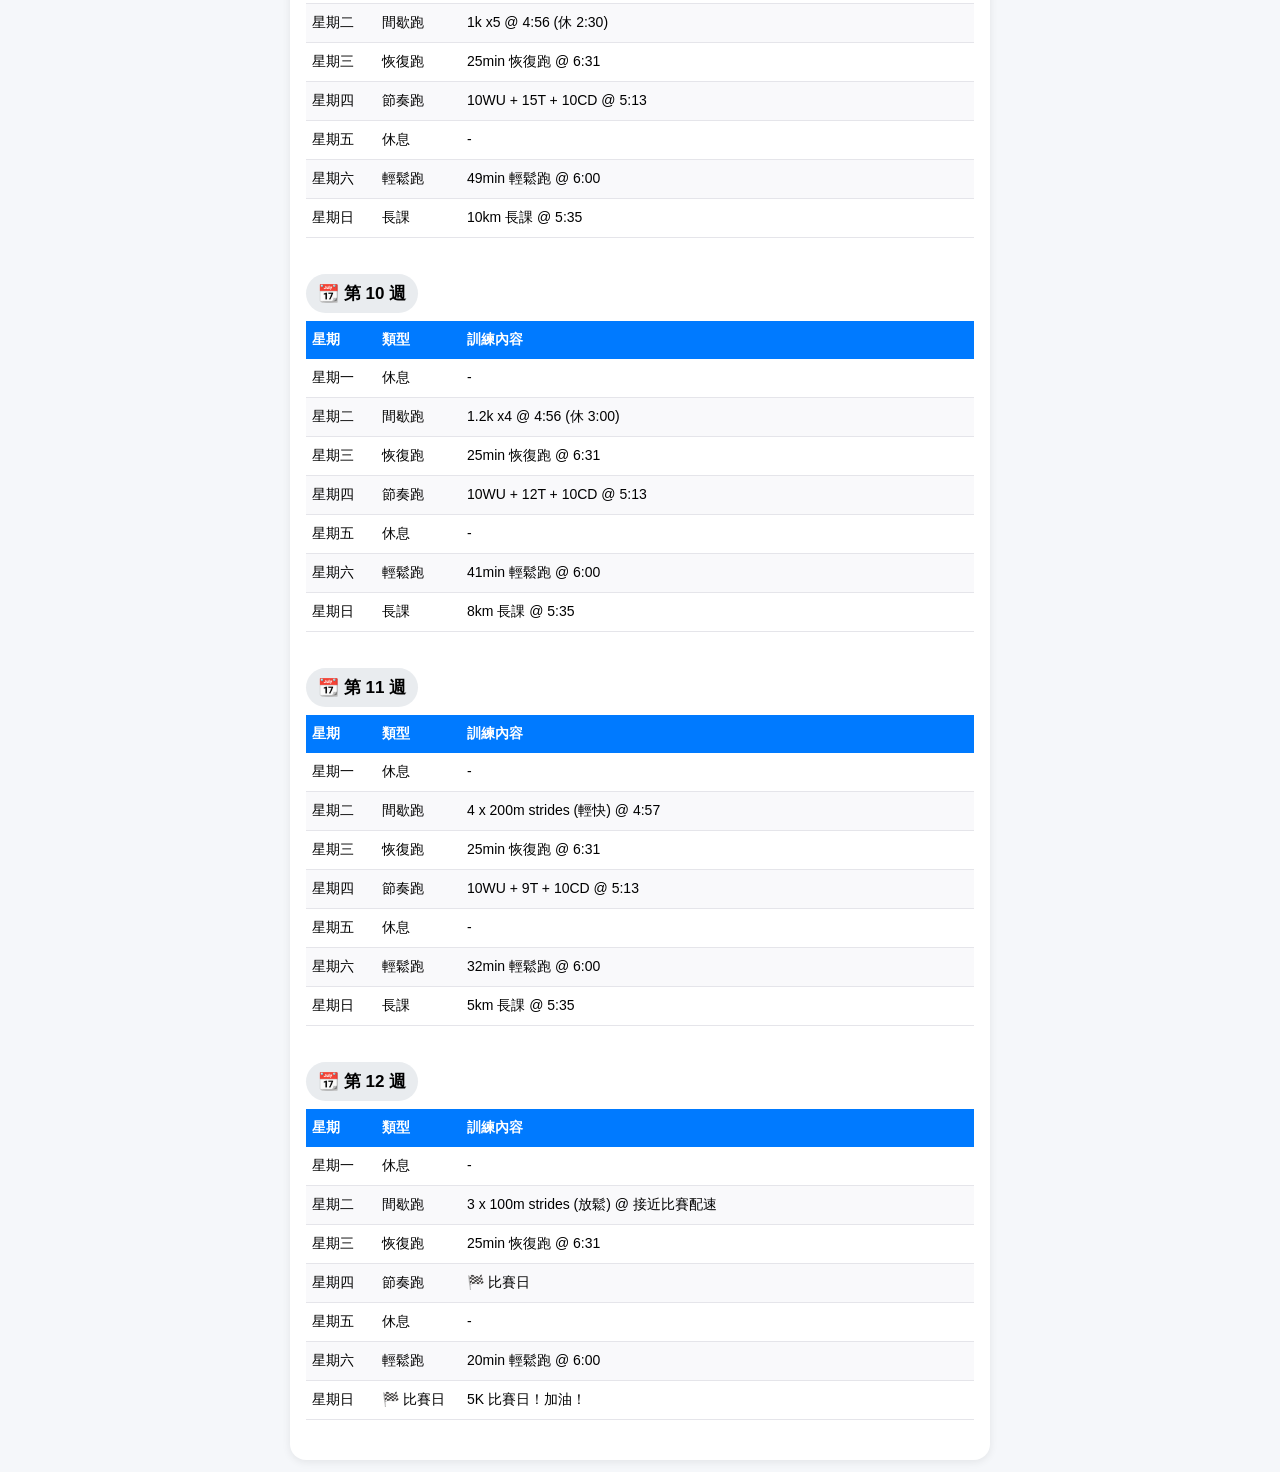
==== commit 680f6918: "Add files via upload" ====
--- a/pythonProject3/index.html
+++ b/pythonProject3/index.html
@@ -72,19 +72,18 @@
   <div class="mode-item">
     <label class="mode-label">
       <input type="checkbox" id="summerMode">
-      <span>夏季模式</span>
+      <span>🌙 夏季模式</span>
     </label>
     <div class="mode-hint">香港夏天適用（配速自動慢4%）</div>
   </div>
   <div class="mode-item">
     <label class="mode-label">
       <input type="checkbox" id="crossTrainMode">
-      <span>Cross Training</span>
+      <span>🔄 Cross Training</span>
     </label>
     <div class="mode-hint">以游泳/單車/肌力取代恢復跑</div>
   </div>
 </div>
-
 <hr>
 
 <label>目標</label>
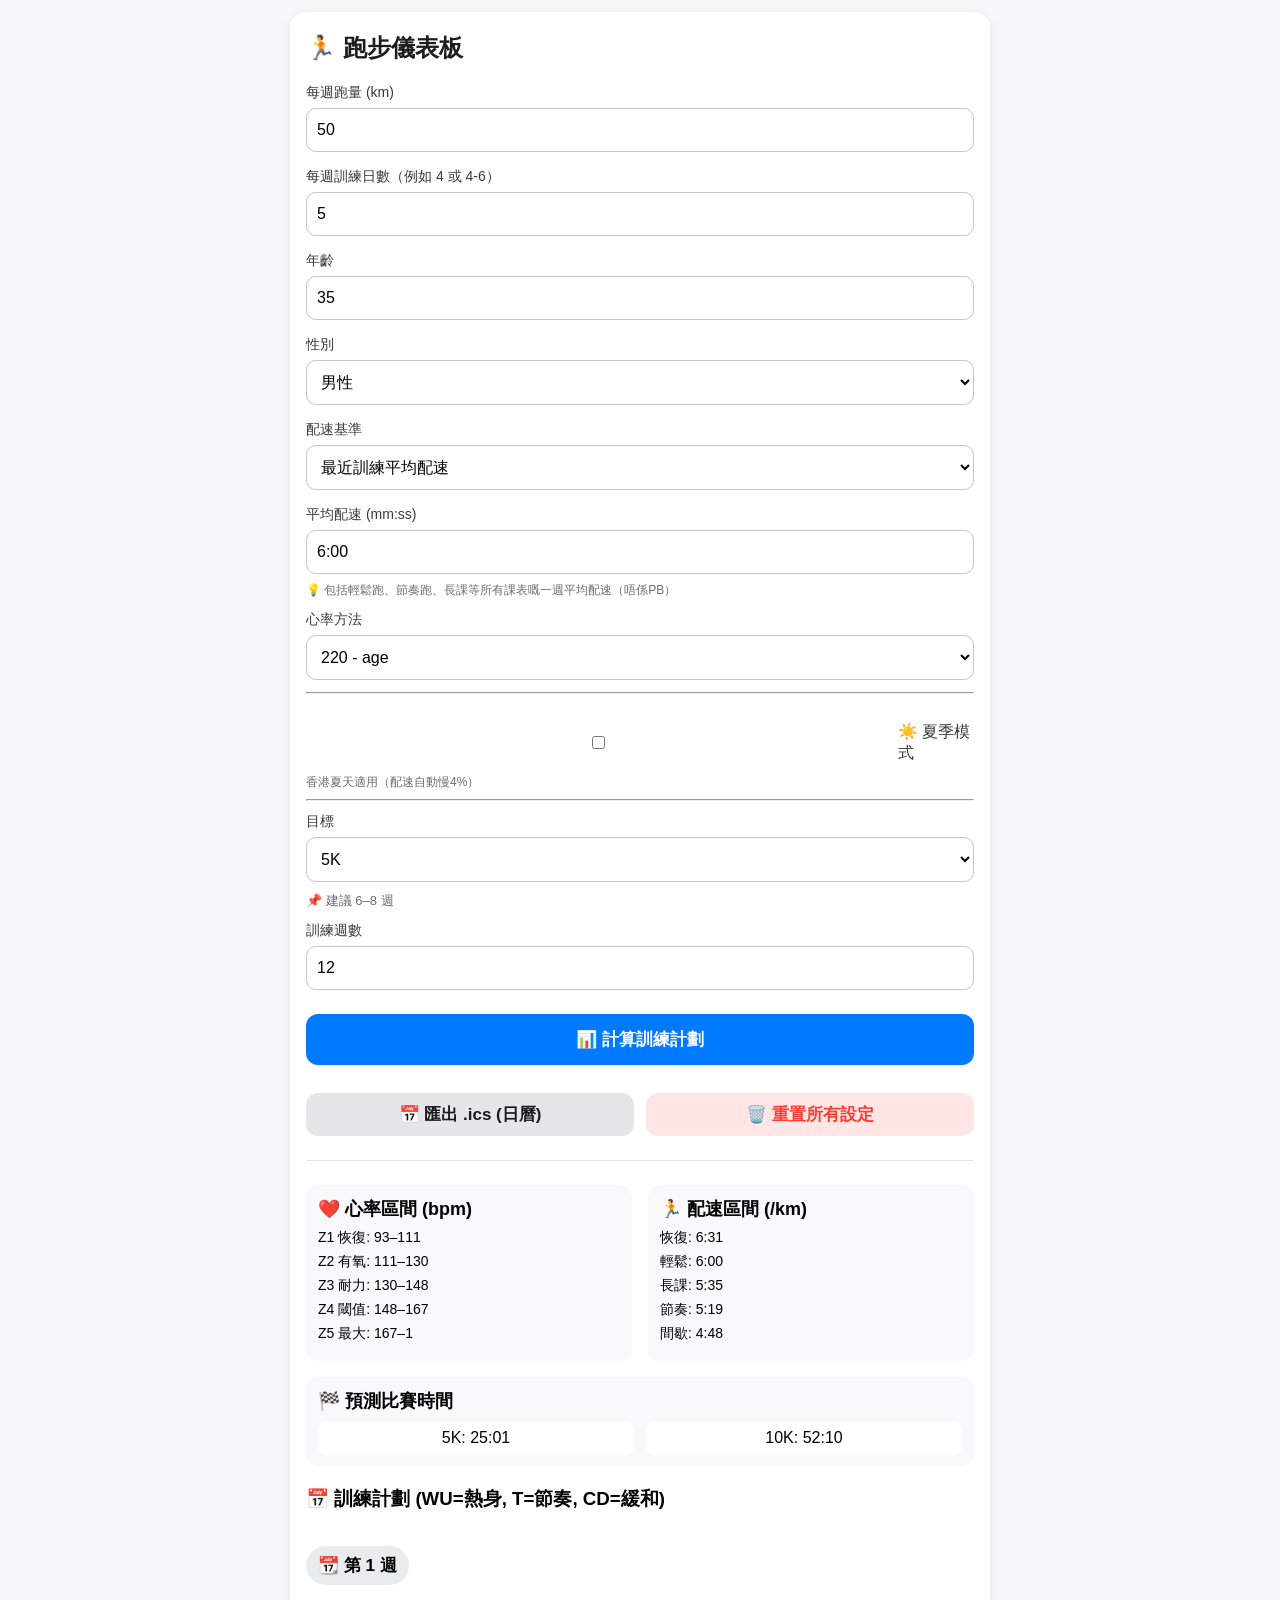
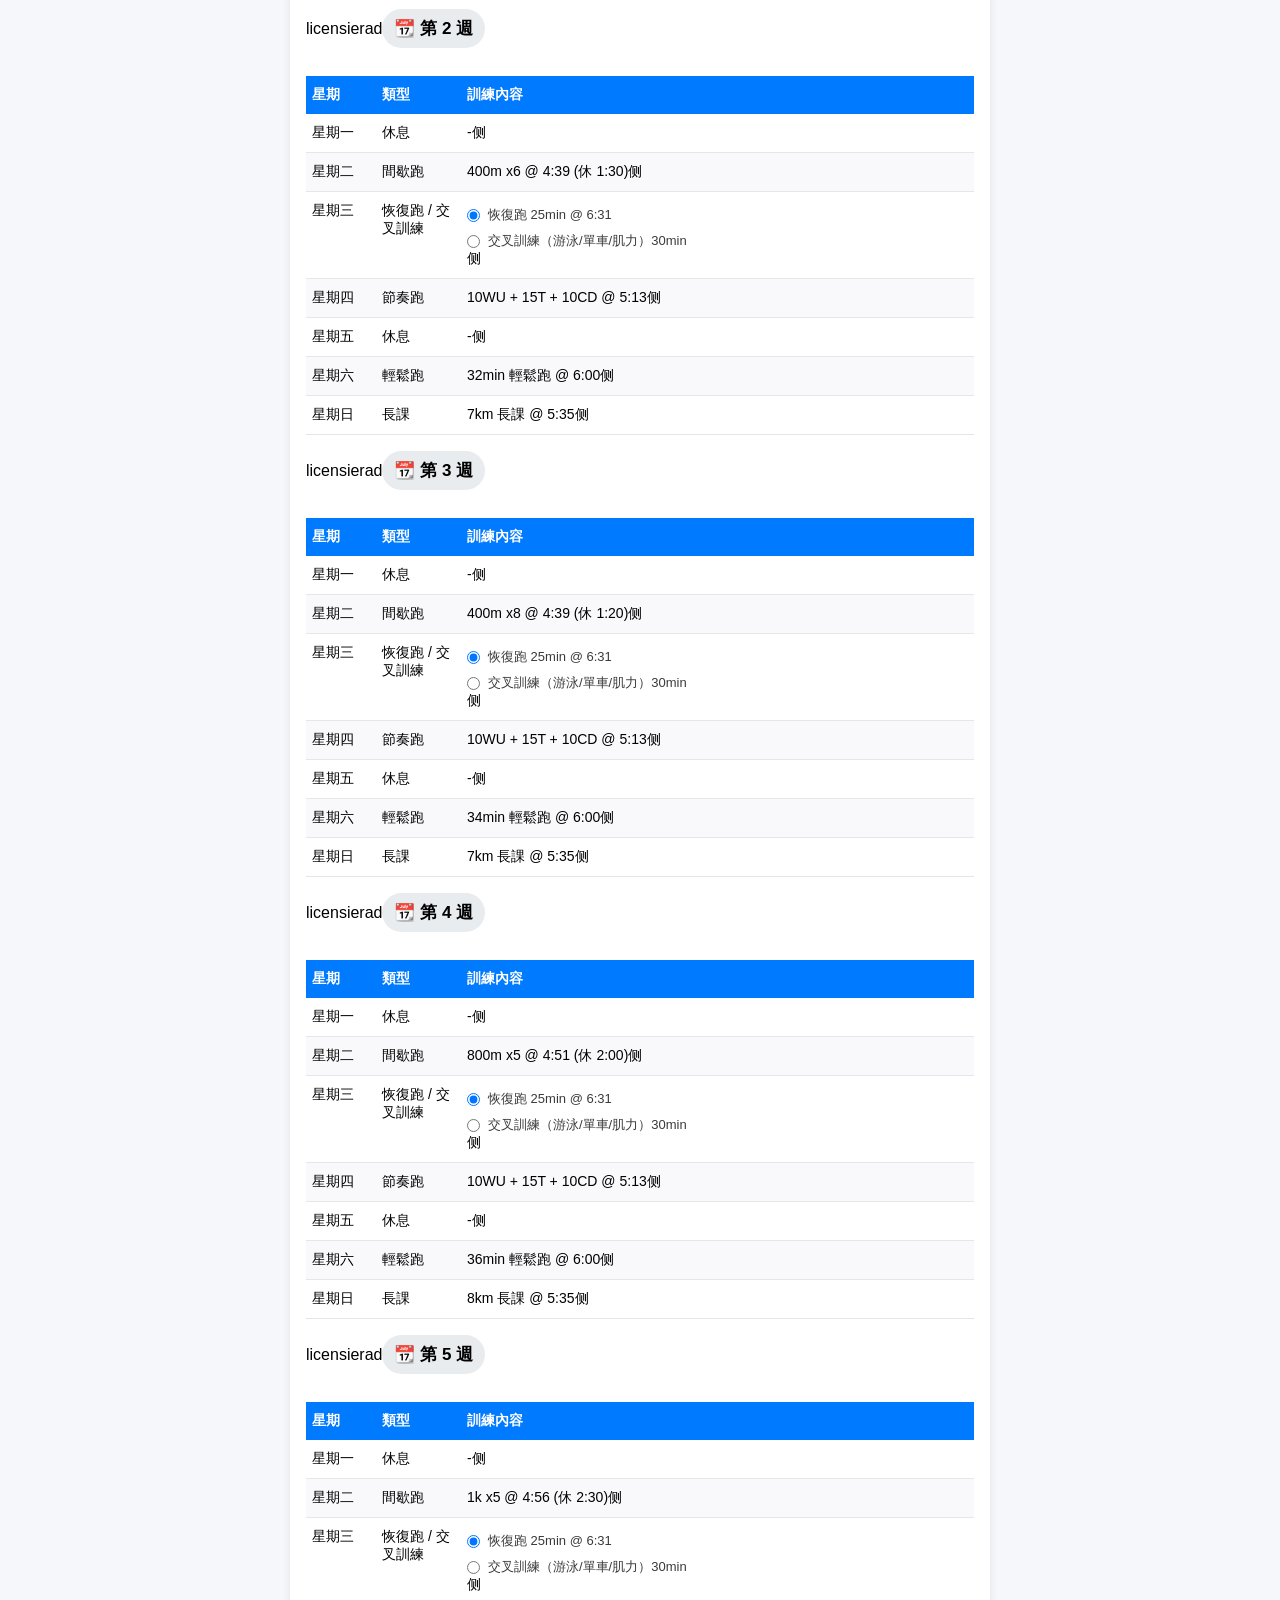
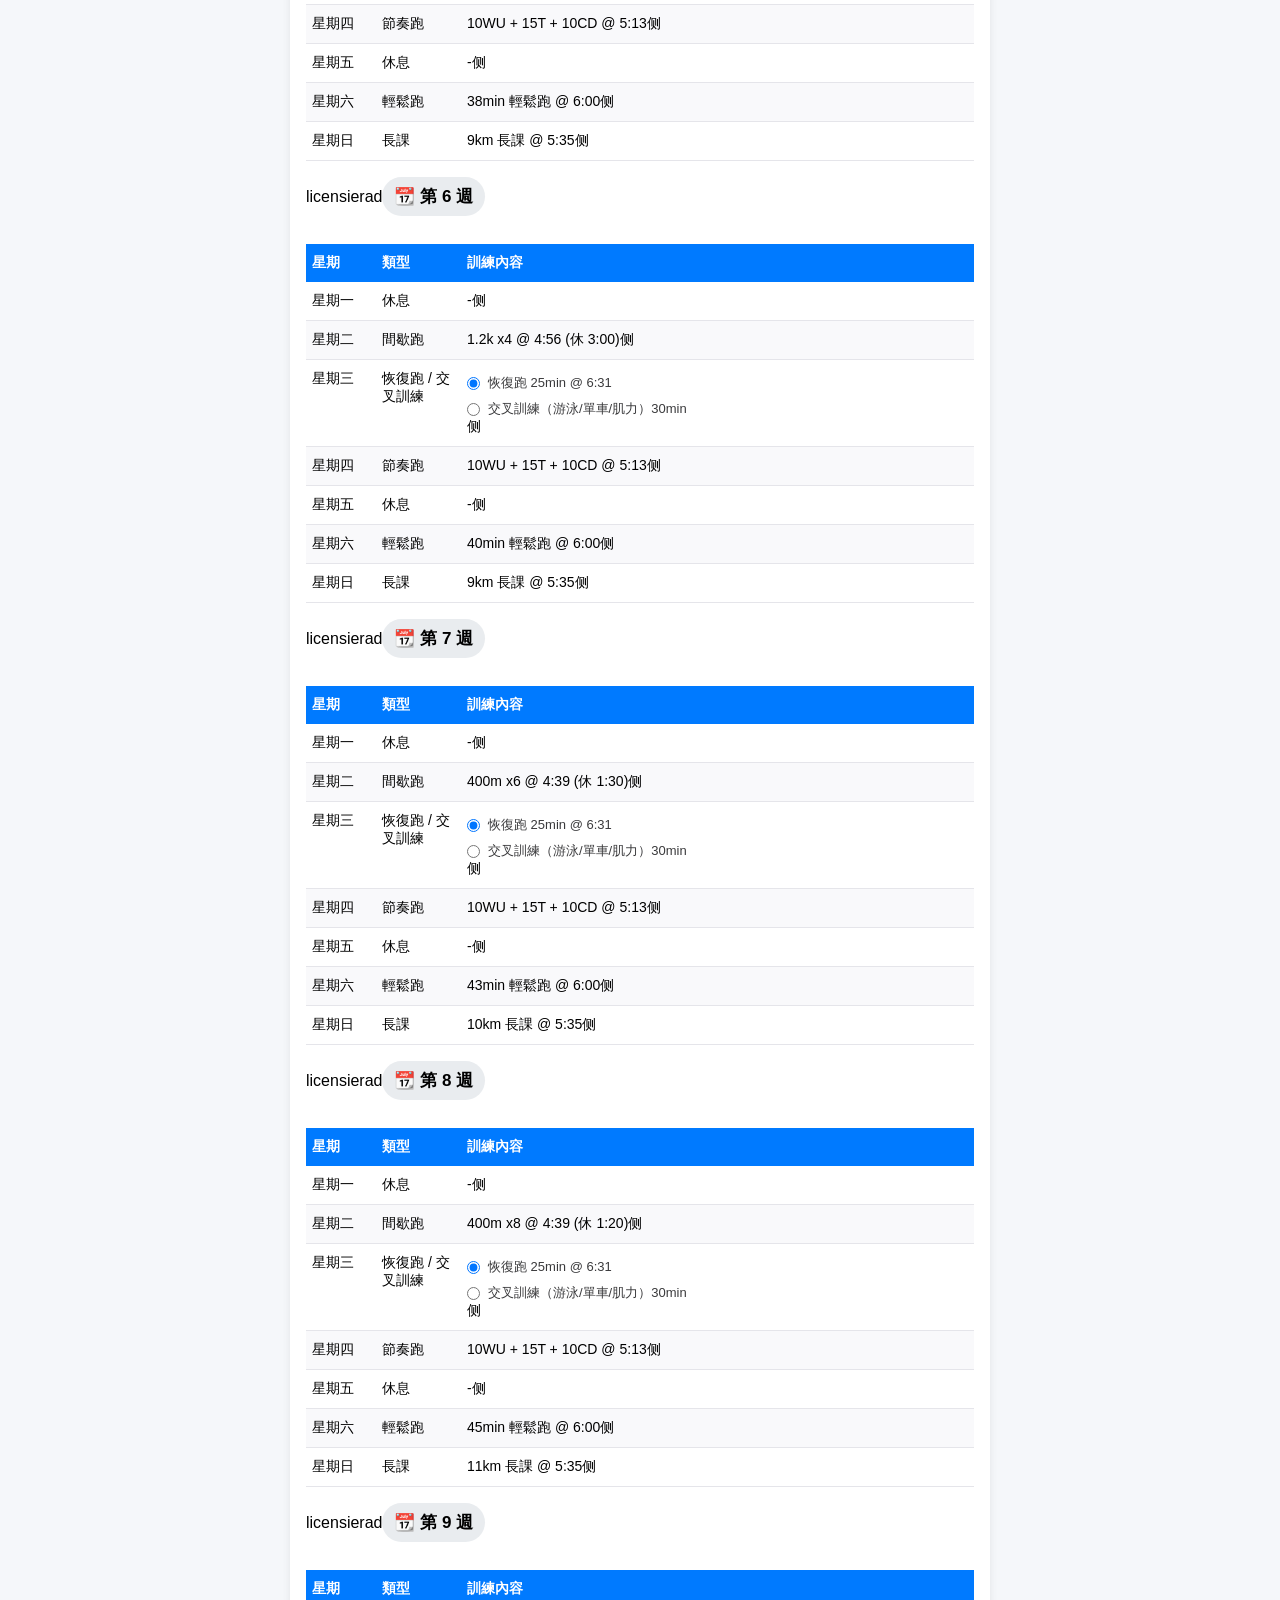
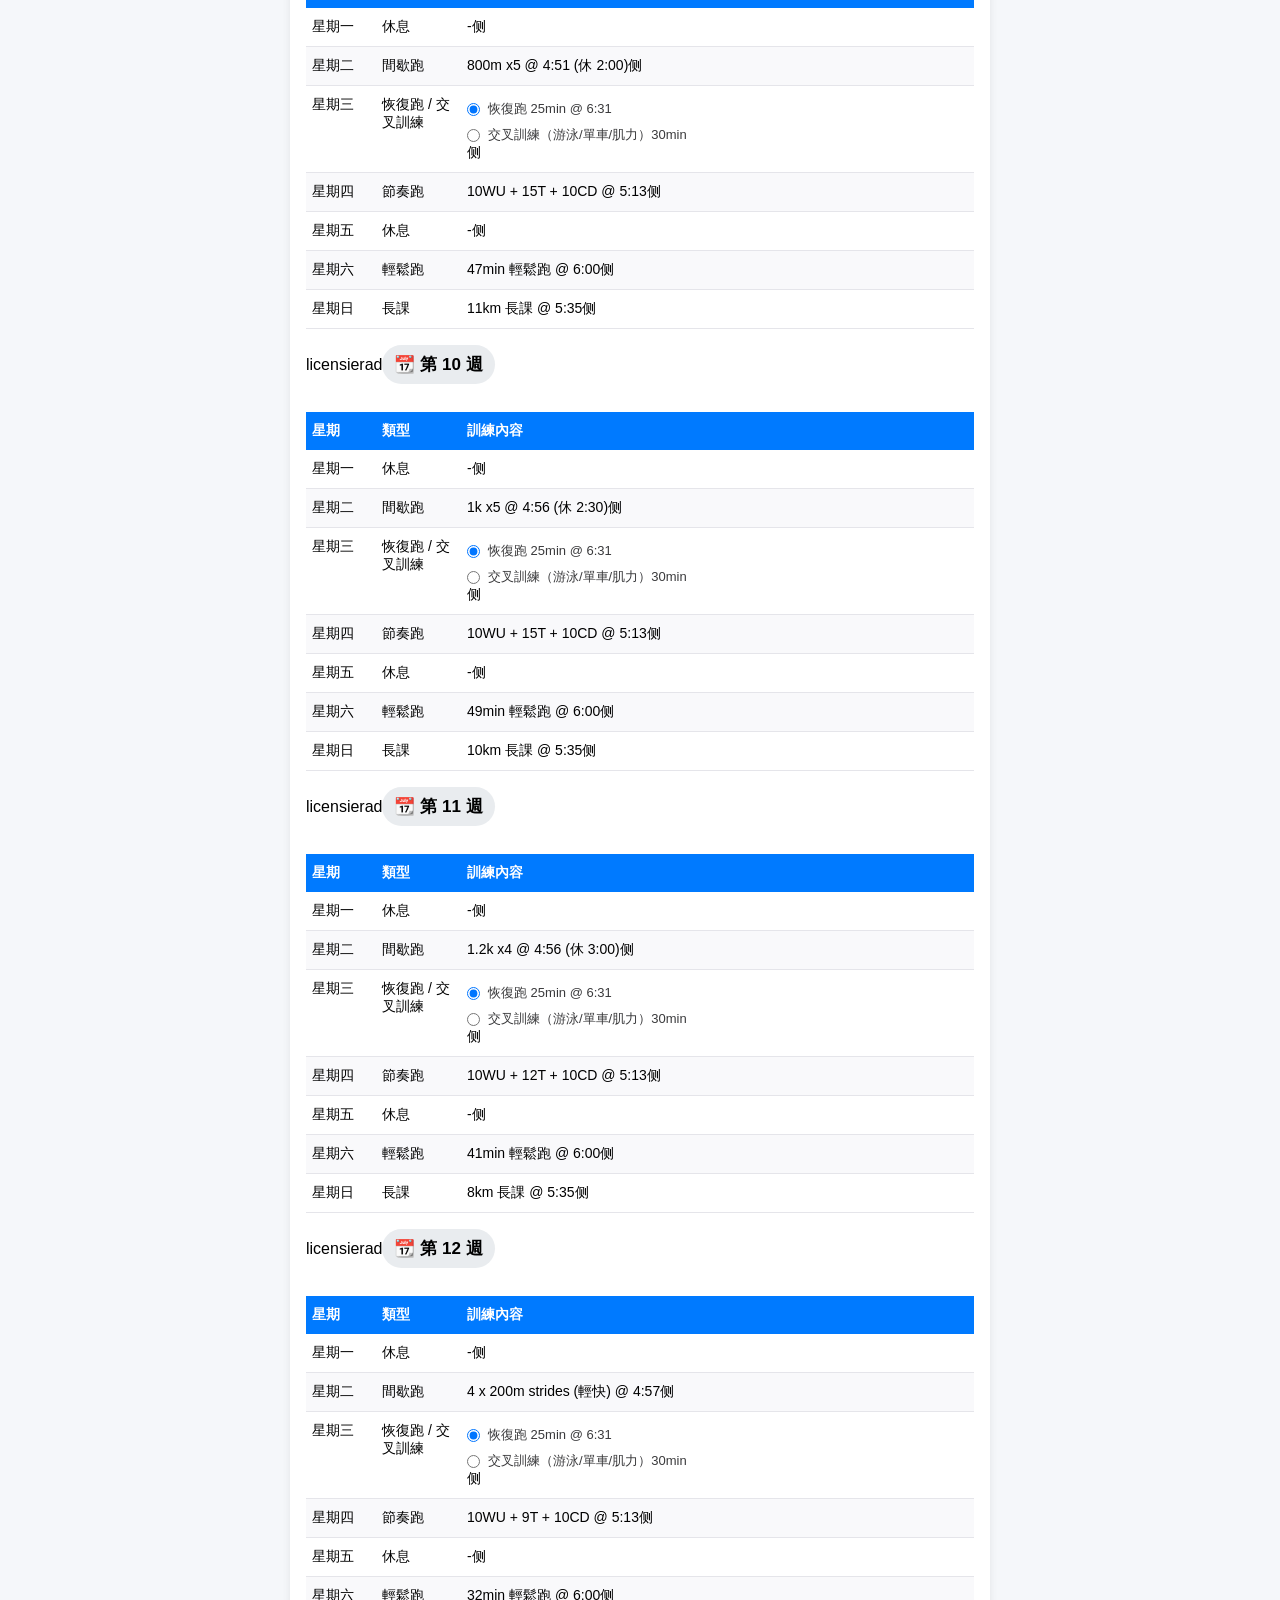
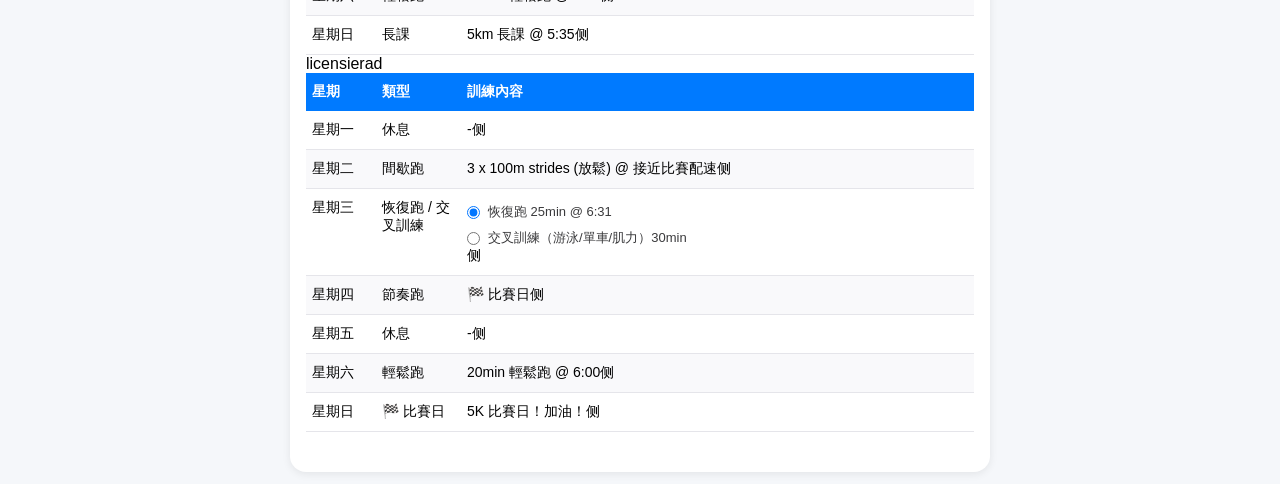
==== commit e92d5bb7: "Add files via upload" ====
--- a/pythonProject3/index.html
+++ b/pythonProject3/index.html
@@ -72,18 +72,12 @@
   <div class="mode-item">
     <label class="mode-label">
       <input type="checkbox" id="summerMode">
-      <span>🌙 夏季模式</span>
+      <span>☀️ 夏季模式</span>
     </label>
     <div class="mode-hint">香港夏天適用（配速自動慢4%）</div>
   </div>
-  <div class="mode-item">
-    <label class="mode-label">
-      <input type="checkbox" id="crossTrainMode">
-      <span>🔄 Cross Training</span>
-    </label>
-    <div class="mode-hint">以游泳/單車/肌力取代恢復跑</div>
-  </div>
 </div>
+
 <hr>
 
 <label>目標</label>
--- a/pythonProject3/style.css
+++ b/pythonProject3/style.css
@@ -219,35 +219,60 @@
   display: inline-block;
 }
 
-/* 模式選項 - 手機優化 */
 .mode-options {
   display: flex;
-  flex-direction: row;
-  flex-wrap: wrap;
-  gap: 24px;
-  align-items: center;
+  flex-direction: column;
+  gap: 16px;
   margin: 16px 0 8px 0;
 }
 
+.mode-item {
+  display: flex;
+  flex-direction: column;
+  gap: 4px;
+}
+
 .mode-label {
-  display: inline-flex;
+  display: flex;
   align-items: center;
   gap: 8px;
-  font-size: 15px;
-  white-space: nowrap;
+  font-size: 16px;
+  font-weight: 500;
 }
 
 .mode-hint {
   font-size: 12px;
   color: #6c6c70;
-  margin-bottom: 8px;
-  padding-left: 24px;
+  margin-left: 0px;
+  line-height: 1.4;
 }
 
 .result-card {
   margin-top: 24px;
   border-top: 1px solid #e5e5ea;
   padding-top: 8px;
+}
+
+/* 星期三選擇樣式 */
+.workout-choice {
+  display: flex;
+  flex-direction: column;
+  gap: 8px;
+  margin-top: 4px;
+}
+
+.workout-choice label {
+  display: flex;
+  align-items: center;
+  gap: 8px;
+  font-size: 13px;
+  font-weight: normal;
+  margin: 0;
+}
+
+.workout-choice input[type="radio"] {
+  width: auto;
+  margin: 0;
 }
 
 /* 手機細屏 */
@@ -288,44 +313,4 @@
     padding: 12px;
     font-size: 16px;
   }
-
-/* 模式選項 - 每個選項獨立一行 */
-.mode-options {
-  display: flex;
-  flex-direction: column;
-  gap: 16px;
-  margin: 16px 0 8px 0;
-}
-
-.mode-item {
-  display: flex;
-  flex-direction: column;
-  gap: 4px;
-}
-
-.mode-label {
-  display: flex;
-  align-items: center;
-  gap: 8px;
-  font-size: 16px;
-  font-weight: 500;
-}
-
-.mode-hint {
-  font-size: 12px;
-  color: #6c6c70;
-  margin-left: 24px;
-  line-height: 1.4;
-}
-
-/* 手機細屏時保持垂直，無需額外處理 */
-@media (max-width: 560px) {
-  .mode-options {
-    flex-direction: column;
-    gap: 12px;
-  }
-  .mode-label {
-    white-space: nowrap;
-  }
-}
 }
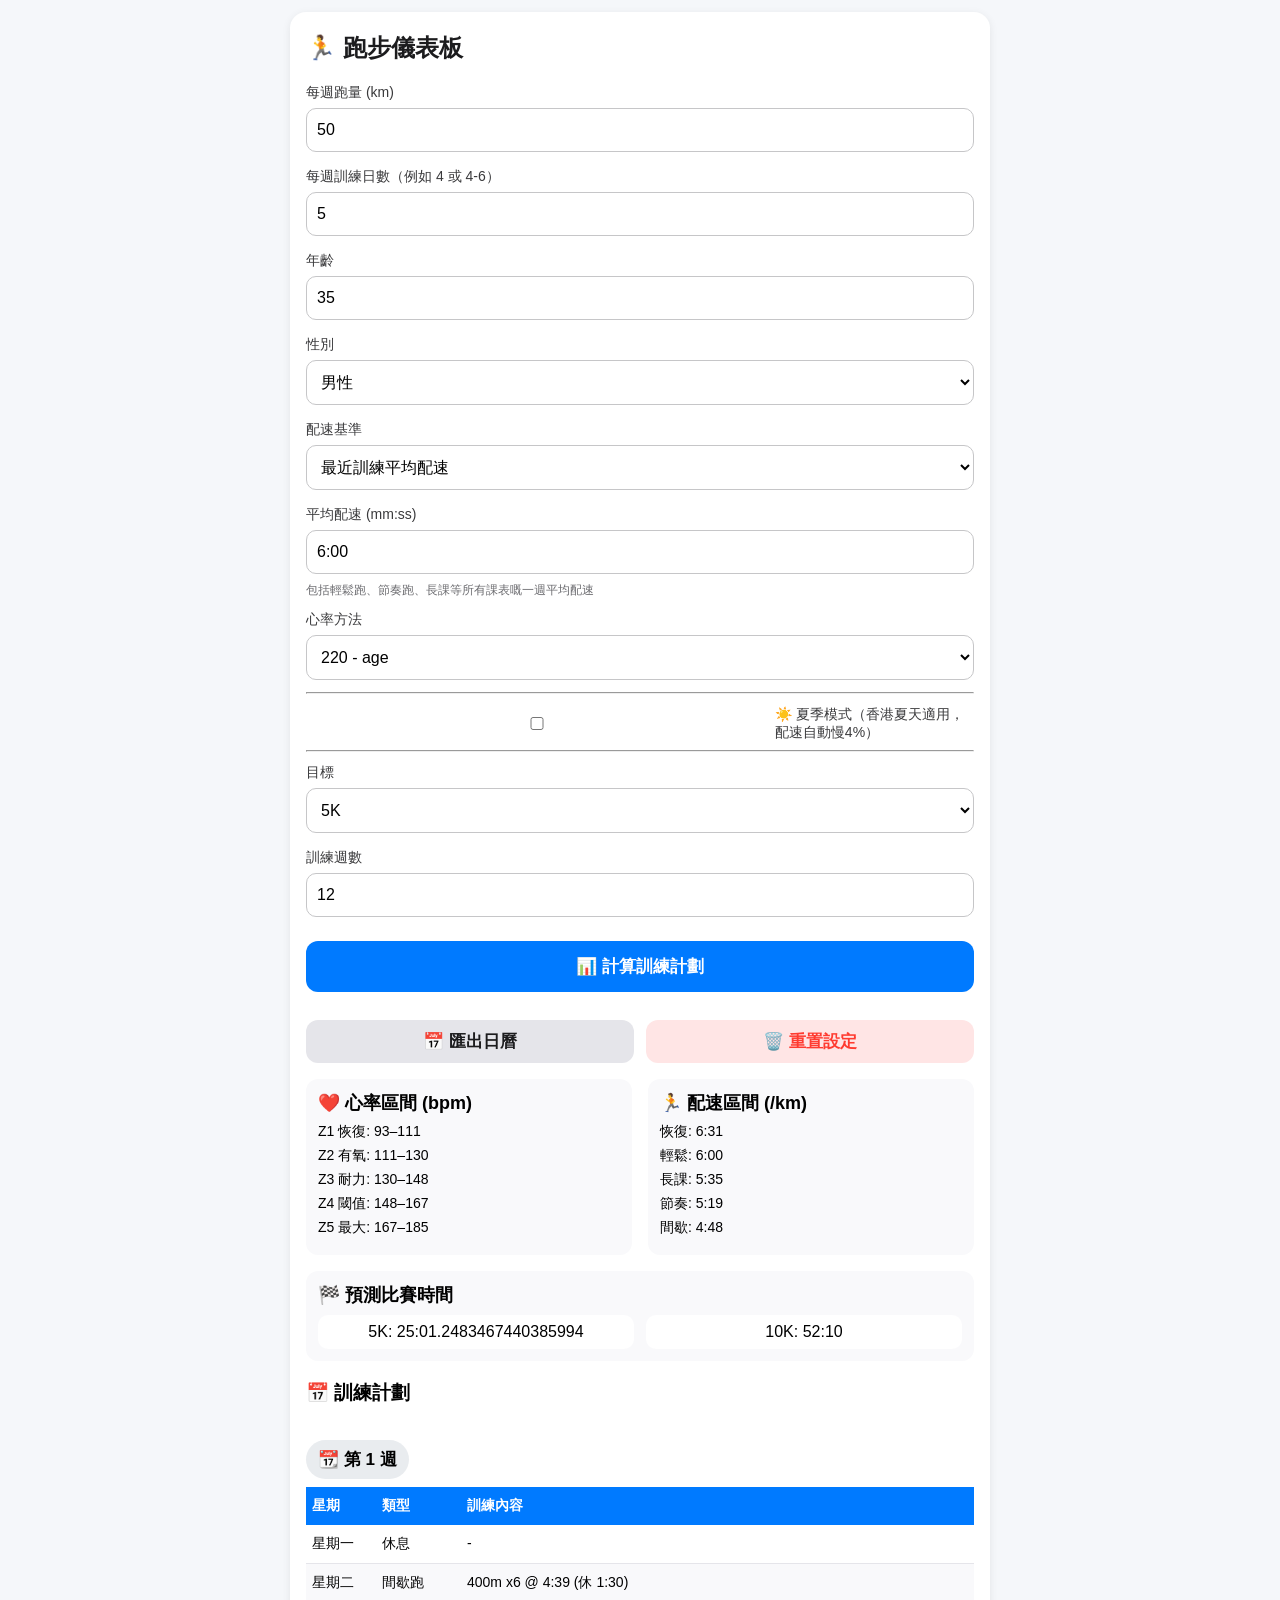
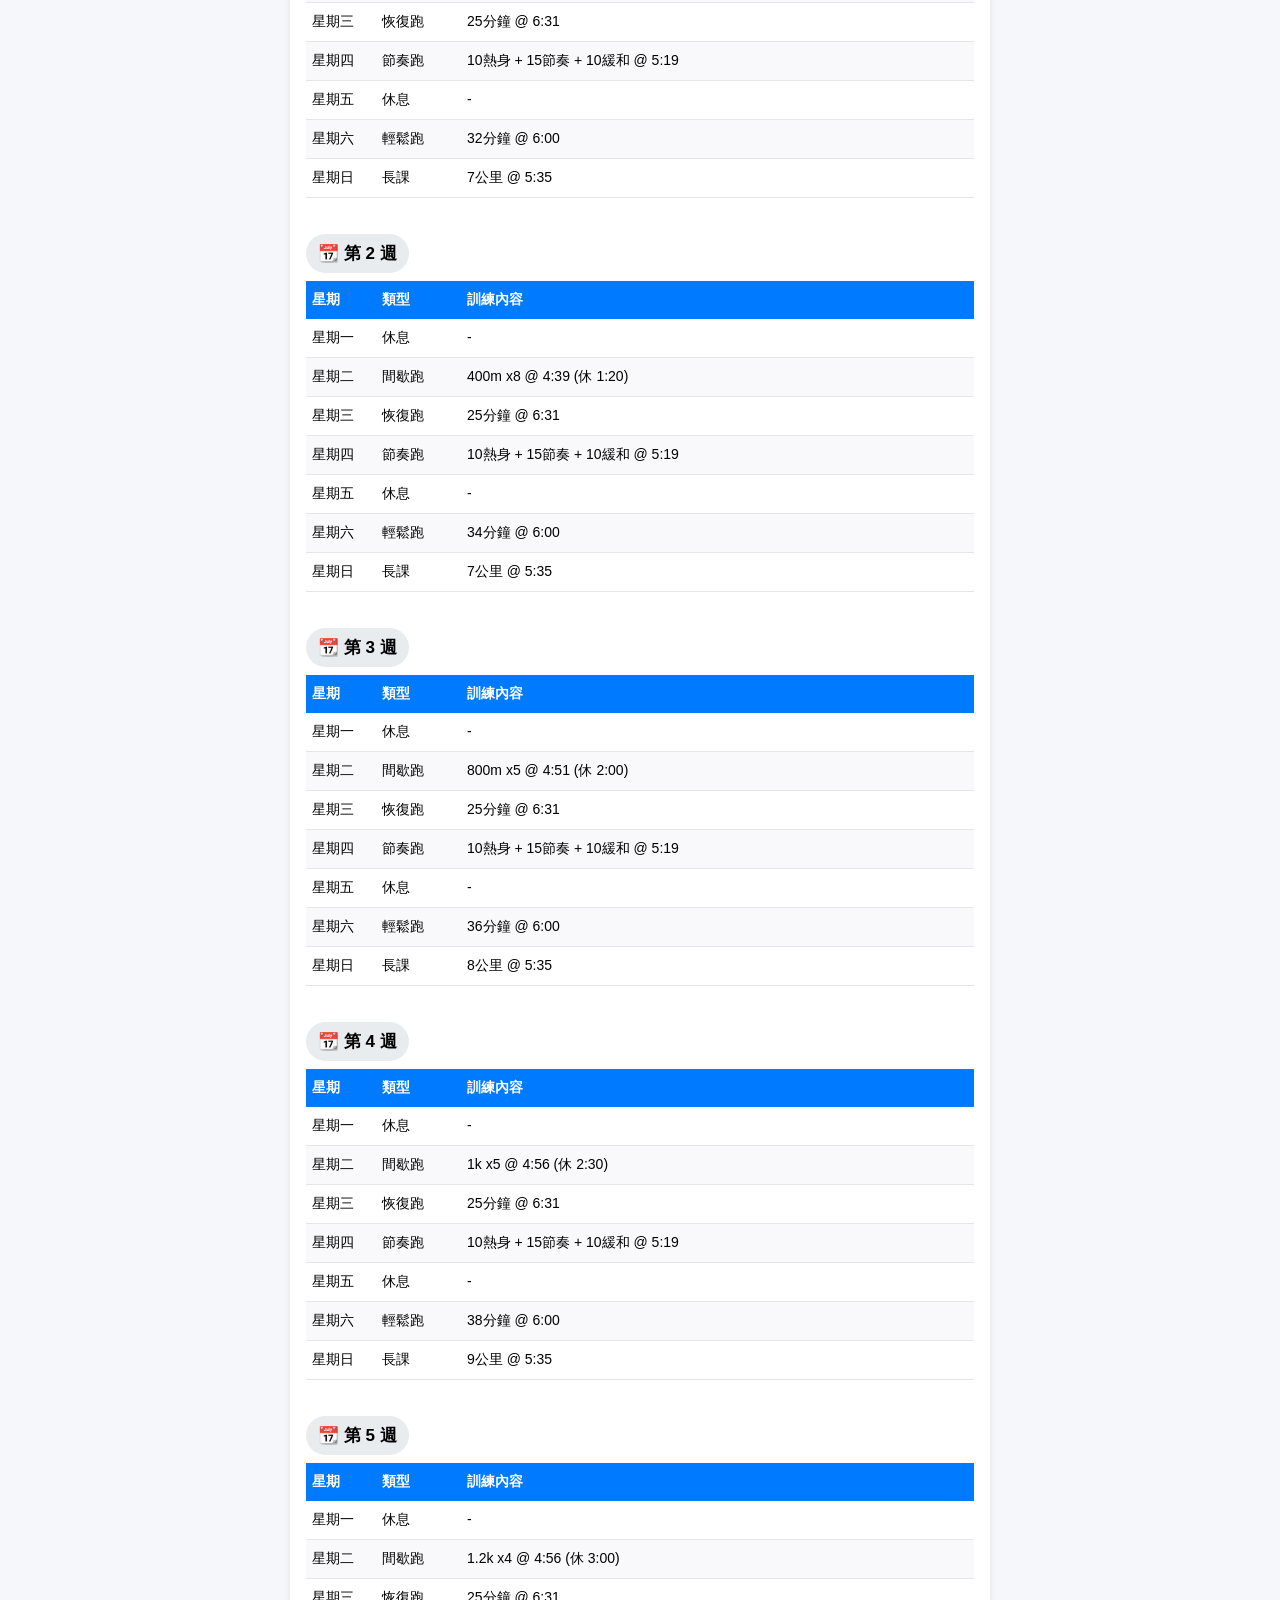
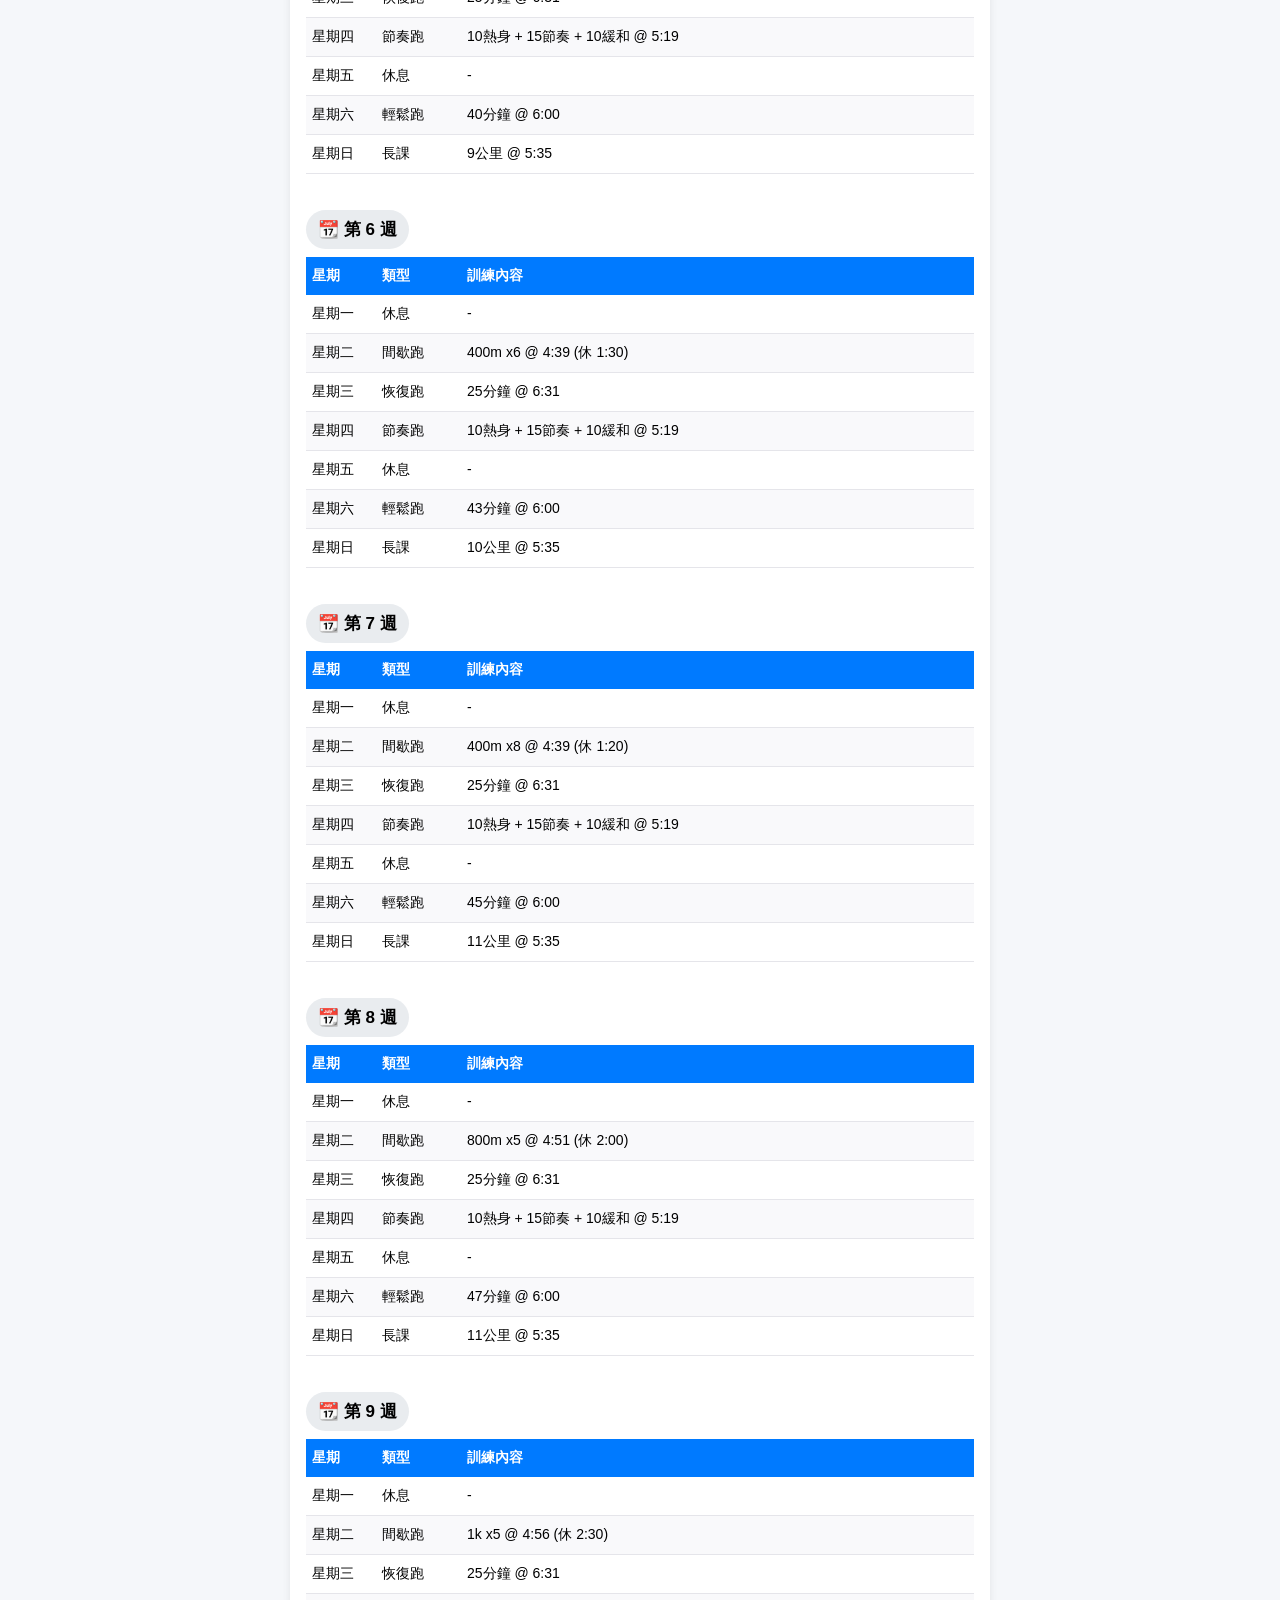
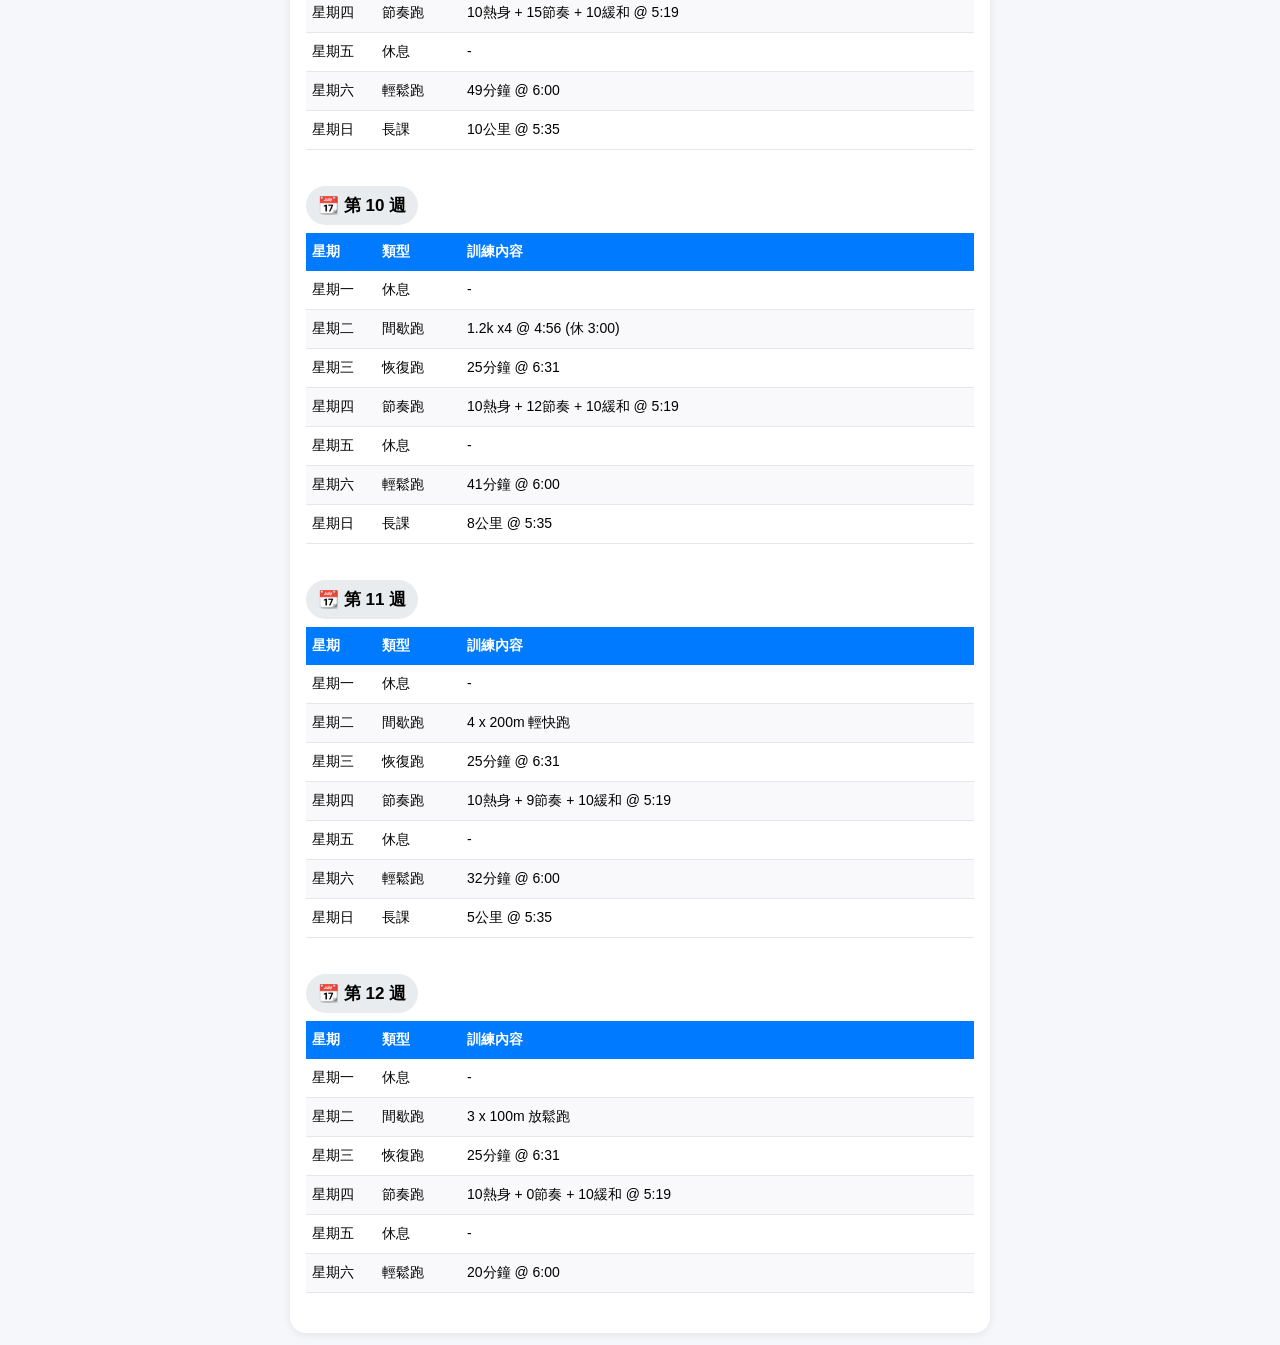
==== commit ae0f573f: "Add files via upload" ====
--- a/pythonProject3/index.html
+++ b/pythonProject3/index.html
@@ -25,7 +25,6 @@
 <select id="gender">
   <option value="male">男性</option>
   <option value="female">女性</option>
-  <option value="prefer_not">不便透露</option>
 </select>
 
 <label>配速基準</label>
@@ -37,7 +36,7 @@
 <div id="trainingPaceBox">
   <label>平均配速 (mm:ss)</label>
   <input id="trainingPace" placeholder="6:00" value="6:00">
-  <div class="hint">💡 包括輕鬆跑、節奏跑、長課等所有課表嘅一週平均配速（唔係PB）</div>
+  <div class="hint">包括輕鬆跑、節奏跑、長課等所有課表嘅一週平均配速</div>
 </div>
 
 <div id="racePaceBox" style="display:none;">
@@ -50,7 +49,7 @@
   </select>
   <label>完成時間</label>
   <input type="text" id="raceTime" placeholder="例如 4530 或 45:30" value="48:00">
-  <div class="hint">💡 直接輸入數字，系統自動轉換（例如 4530 = 45分30秒）</div>
+  <div class="hint">直接輸入數字，例如 4530 = 45分30秒</div>
 </div>
 
 <label>心率方法</label>
@@ -68,15 +67,10 @@
 
 <hr>
 
-<div class="mode-options">
-  <div class="mode-item">
-    <label class="mode-label">
-      <input type="checkbox" id="summerMode">
-      <span>☀️ 夏季模式</span>
-    </label>
-    <div class="mode-hint">香港夏天適用（配速自動慢4%）</div>
-  </div>
-</div>
+<label class="checkbox-label">
+  <input type="checkbox" id="summerMode">
+  <span>☀️ 夏季模式（香港夏天適用，配速自動慢4%）</span>
+</label>
 
 <hr>
 
@@ -84,8 +78,8 @@
 <select id="goal">
   <option value="5K">5K</option>
   <option value="10K">10K</option>
-  <option value="HM">半馬 (HM)</option>
-  <option value="FM">全馬 (FM)</option>
+  <option value="HM">半馬</option>
+  <option value="FM">全馬</option>
 </select>
 
 <div id="weeksHint"></div>
@@ -96,11 +90,11 @@
 <button id="calculateBtn">📊 計算訓練計劃</button>
 
 <div style="display: flex; gap: 12px; margin: 12px 0;">
-  <button id="exportIcsBtn" class="secondary-btn">📅 匯出 .ics (日曆)</button>
-  <button id="resetStorageBtn" class="secondary-btn danger">🗑️ 重置所有設定</button>
+  <button id="exportIcsBtn" class="secondary-btn">📅 匯出日曆</button>
+  <button id="resetStorageBtn" class="secondary-btn danger">🗑️ 重置設定</button>
 </div>
 
-<div id="result" class="result-card"></div>
+<div id="result"></div>
 
 </div>
 
--- a/pythonProject3/style.css
+++ b/pythonProject3/style.css
@@ -33,6 +33,15 @@
   color: #3a3a3c;
   margin-bottom: 6px;
   margin-top: 12px;
+}
+
+.checkbox-label {
+  display: flex;
+  align-items: center;
+  gap: 8px;
+  margin-top: 12px;
+  margin-bottom: 6px;
+  font-weight: normal;
 }
 
 input, select {
@@ -164,7 +173,6 @@
 
 .table-responsive {
   overflow-x: auto;
-  -webkit-overflow-scrolling: touch;
   margin-bottom: 20px;
 }
 
@@ -219,63 +227,12 @@
   display: inline-block;
 }
 
-.mode-options {
-  display: flex;
-  flex-direction: column;
-  gap: 16px;
-  margin: 16px 0 8px 0;
-}
-
-.mode-item {
-  display: flex;
-  flex-direction: column;
-  gap: 4px;
-}
-
-.mode-label {
-  display: flex;
-  align-items: center;
-  gap: 8px;
-  font-size: 16px;
-  font-weight: 500;
-}
-
-.mode-hint {
-  font-size: 12px;
-  color: #6c6c70;
-  margin-left: 0px;
-  line-height: 1.4;
-}
-
 .result-card {
   margin-top: 24px;
   border-top: 1px solid #e5e5ea;
   padding-top: 8px;
 }
 
-/* 星期三選擇樣式 */
-.workout-choice {
-  display: flex;
-  flex-direction: column;
-  gap: 8px;
-  margin-top: 4px;
-}
-
-.workout-choice label {
-  display: flex;
-  align-items: center;
-  gap: 8px;
-  font-size: 13px;
-  font-weight: normal;
-  margin: 0;
-}
-
-.workout-choice input[type="radio"] {
-  width: auto;
-  margin: 0;
-}
-
-/* 手機細屏 */
 @media (max-width: 560px) {
   .two-columns {
     grid-template-columns: 1fr;
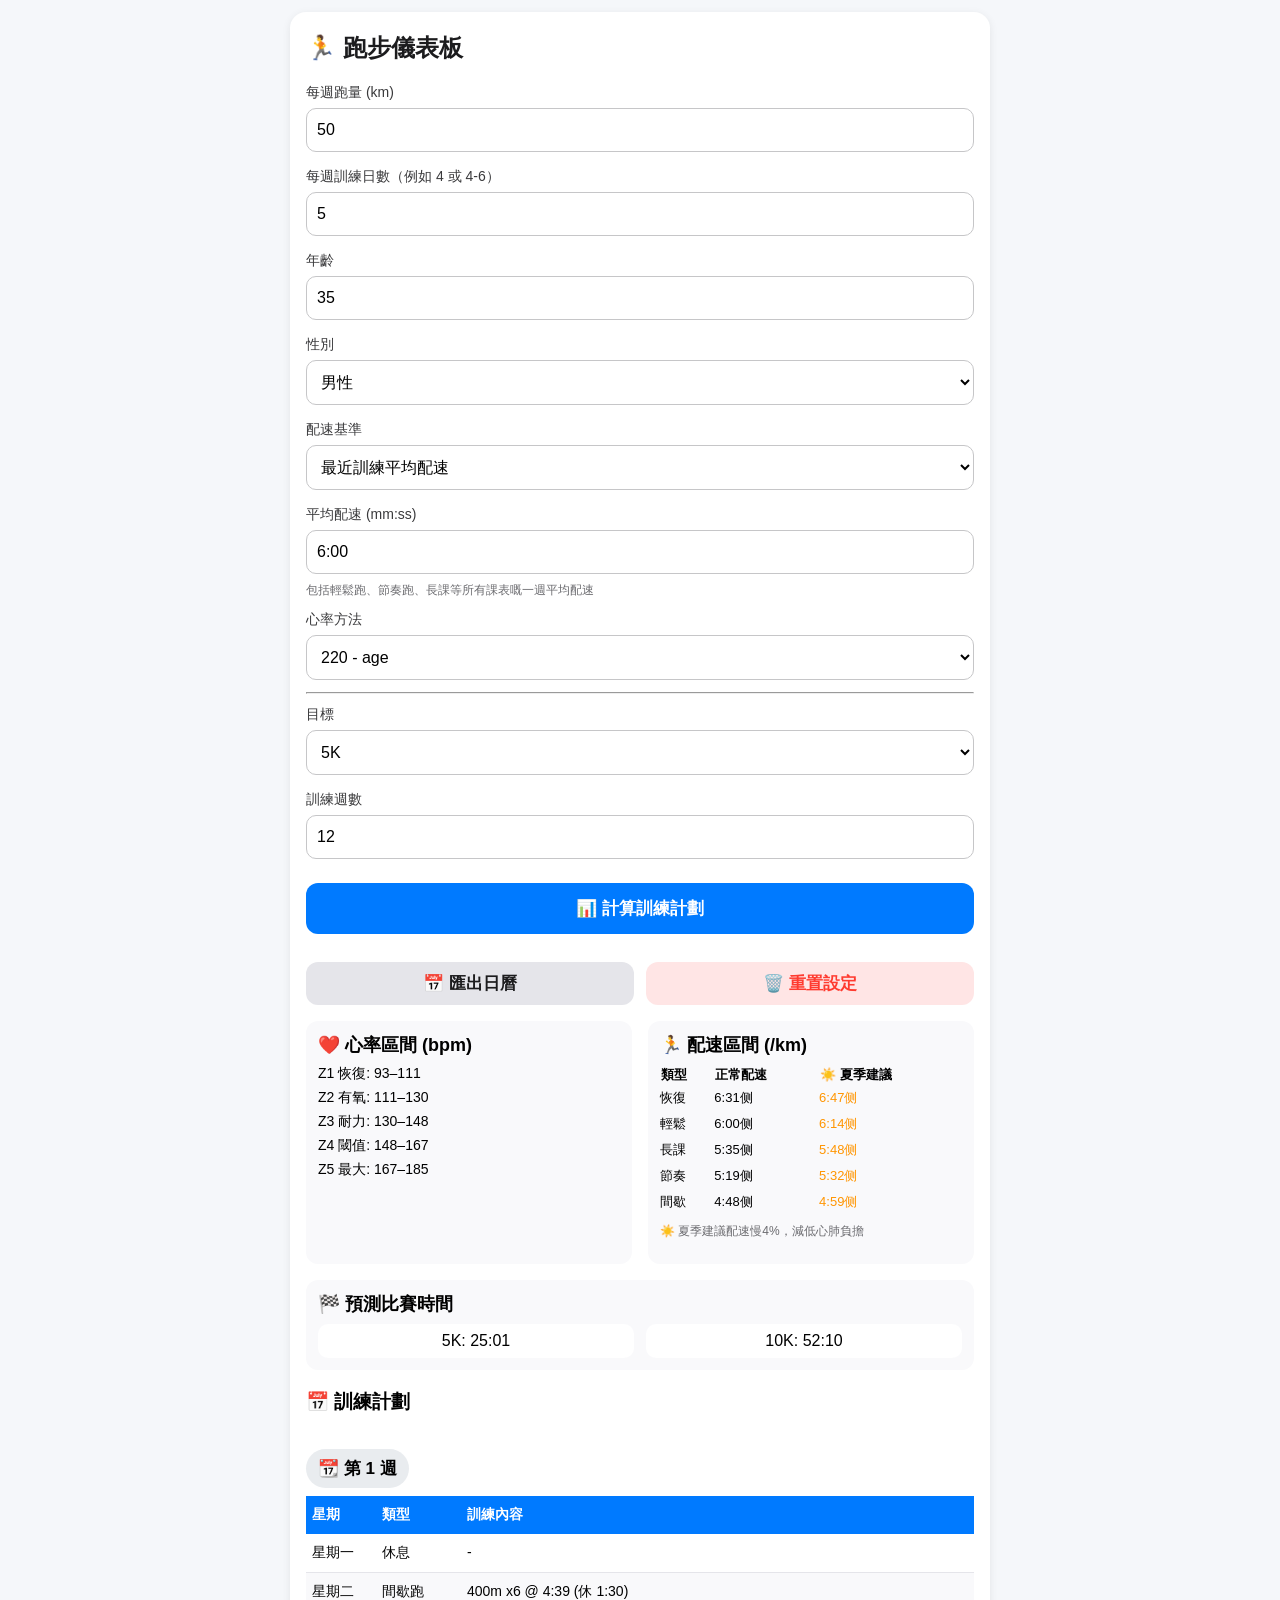
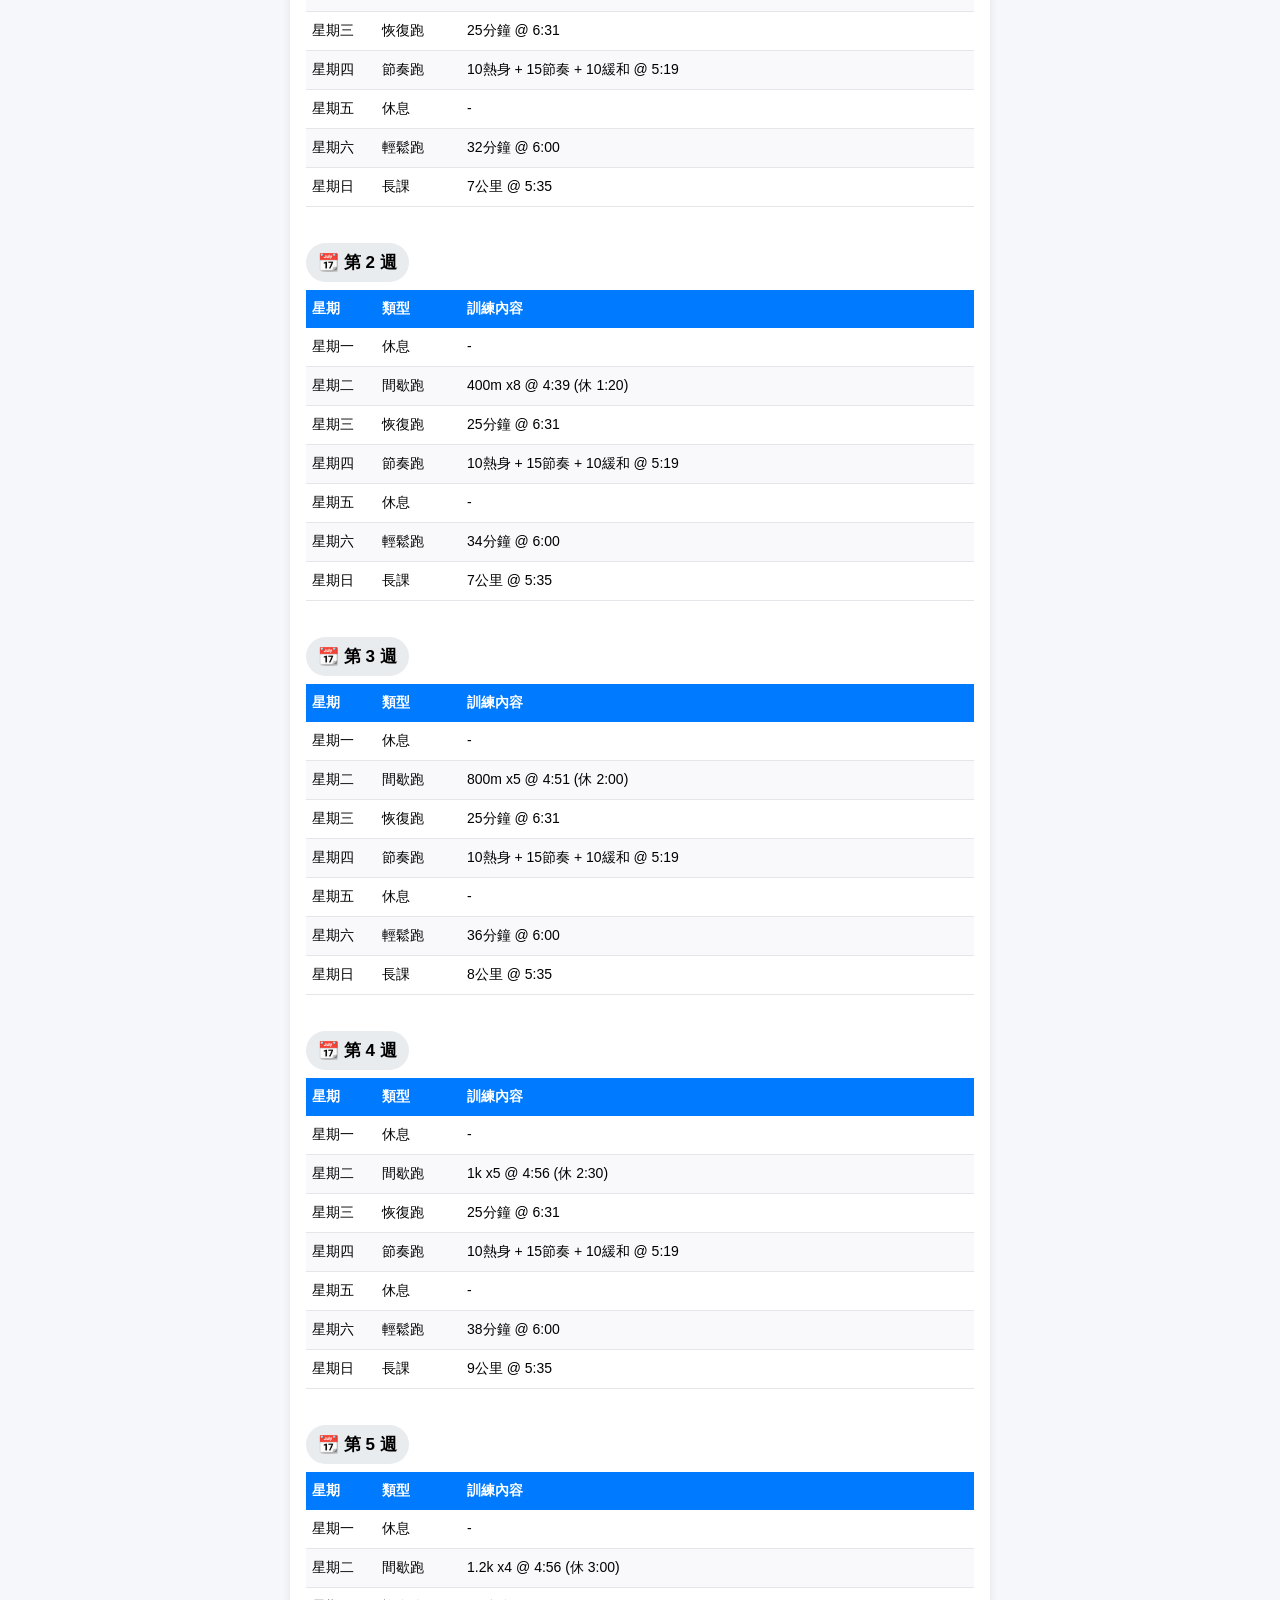
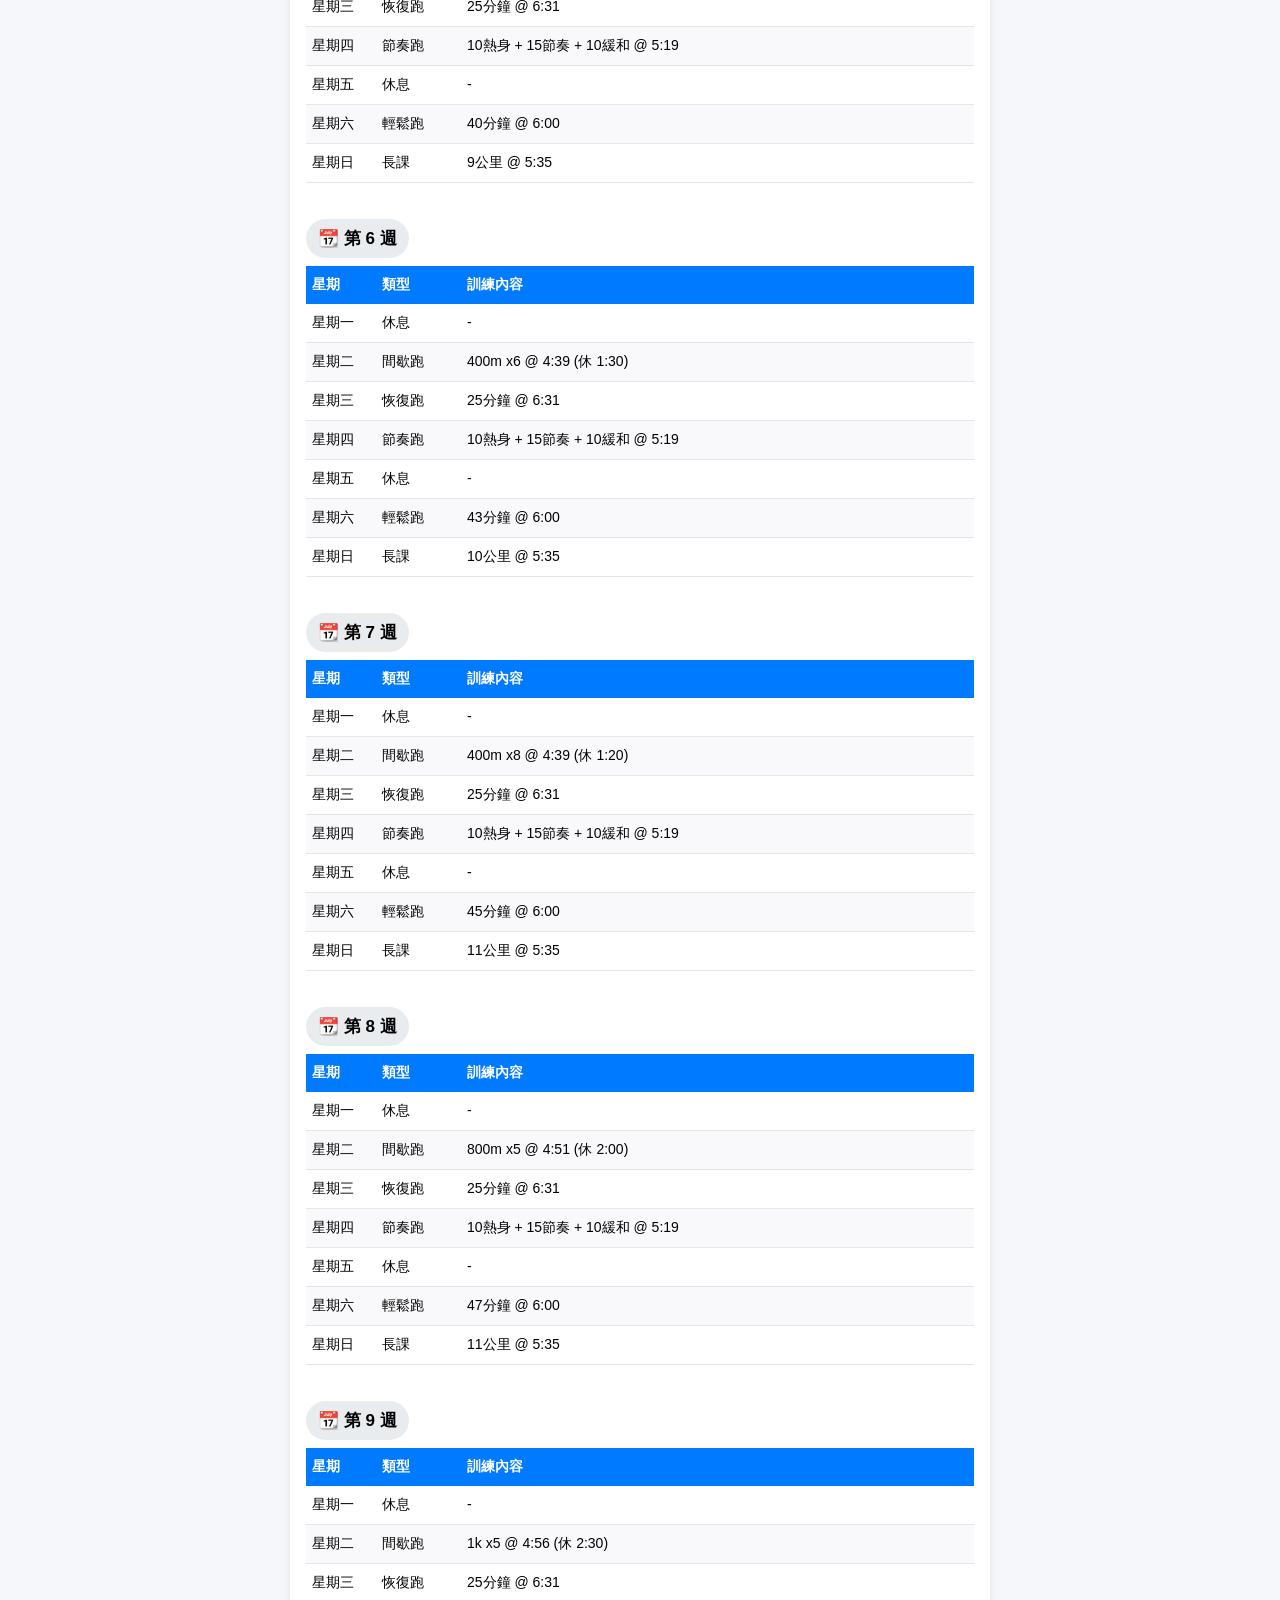
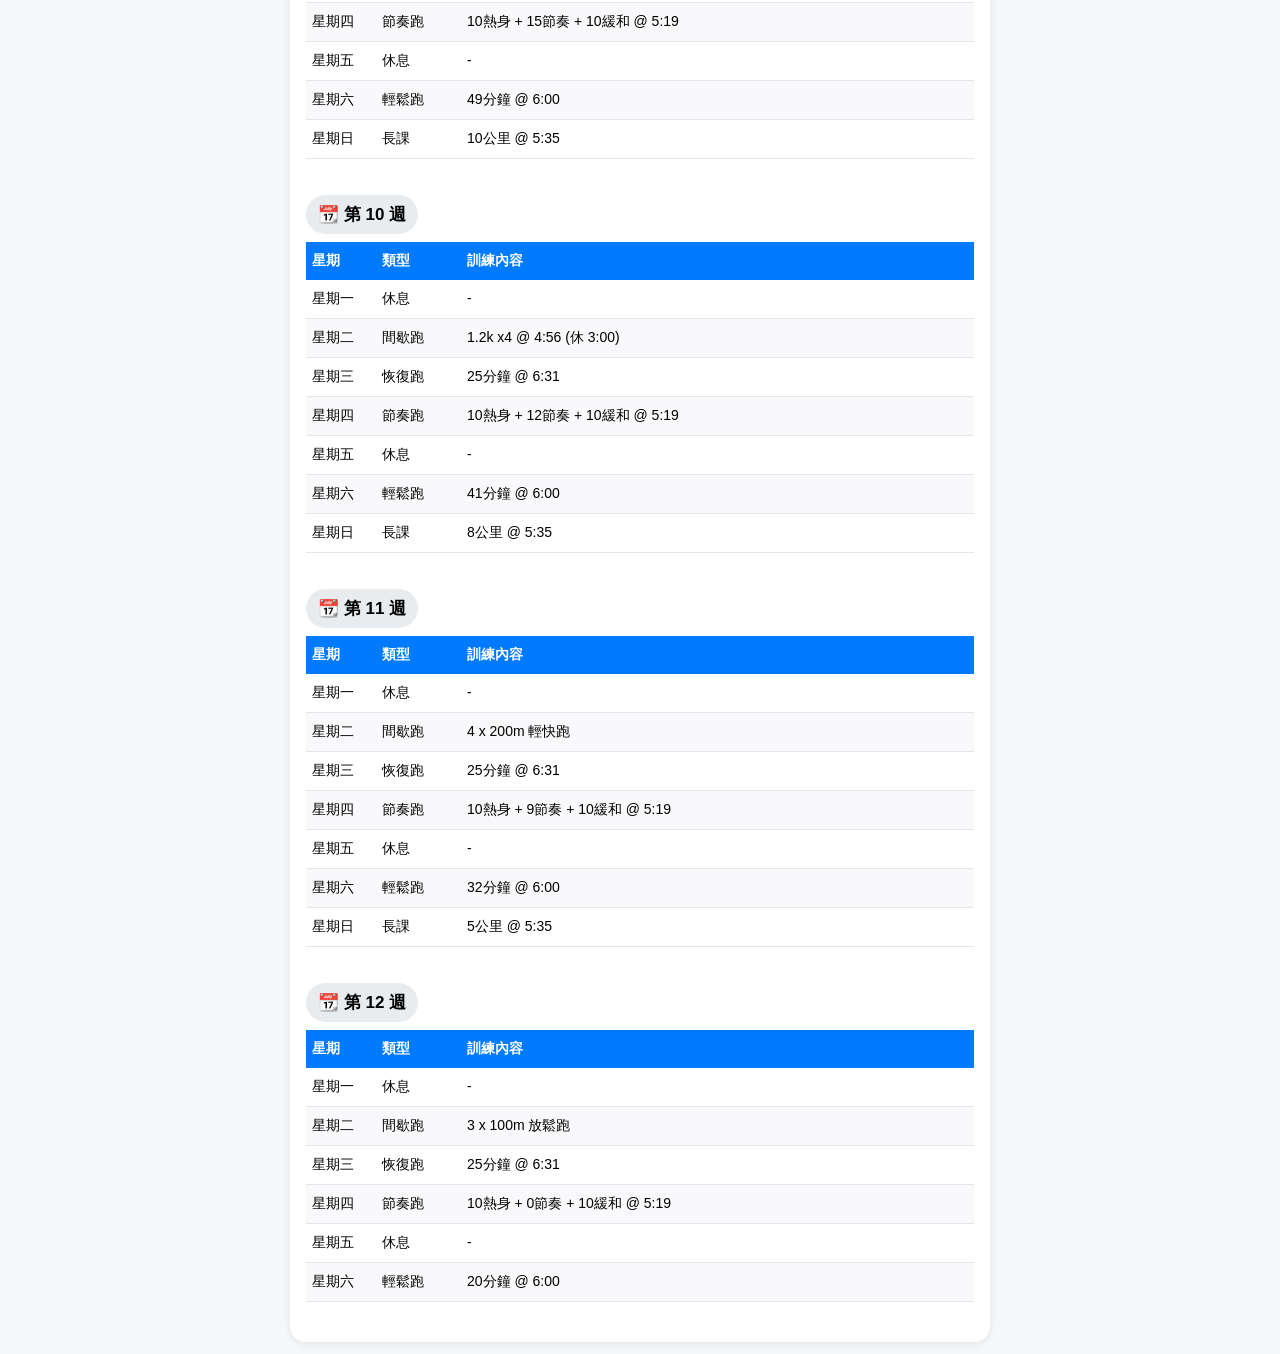
==== commit 10af85a4: "Add files via upload" ====
--- a/pythonProject3/index.html
+++ b/pythonProject3/index.html
@@ -67,13 +67,6 @@
 
 <hr>
 
-<label class="checkbox-label">
-  <input type="checkbox" id="summerMode">
-  <span>☀️ 夏季模式（香港夏天適用，配速自動慢4%）</span>
-</label>
-
-<hr>
-
 <label>目標</label>
 <select id="goal">
   <option value="5K">5K</option>
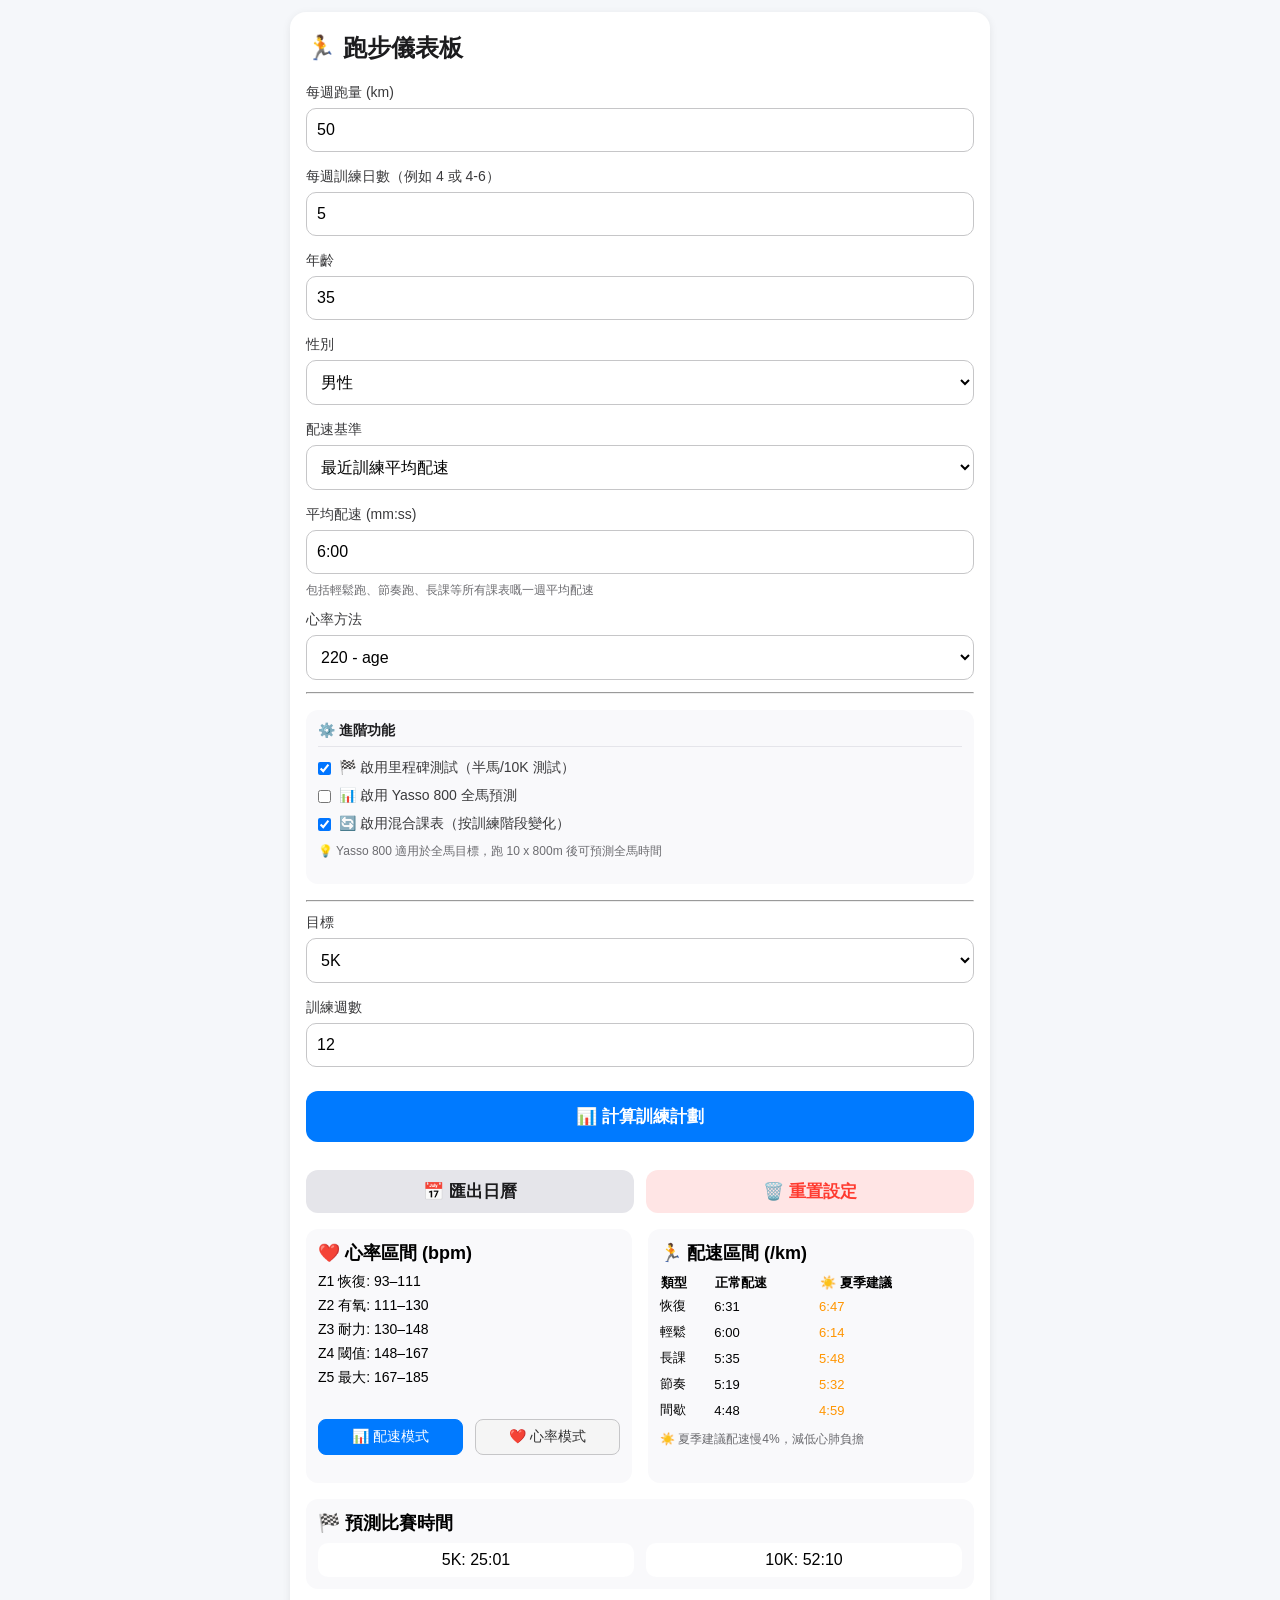
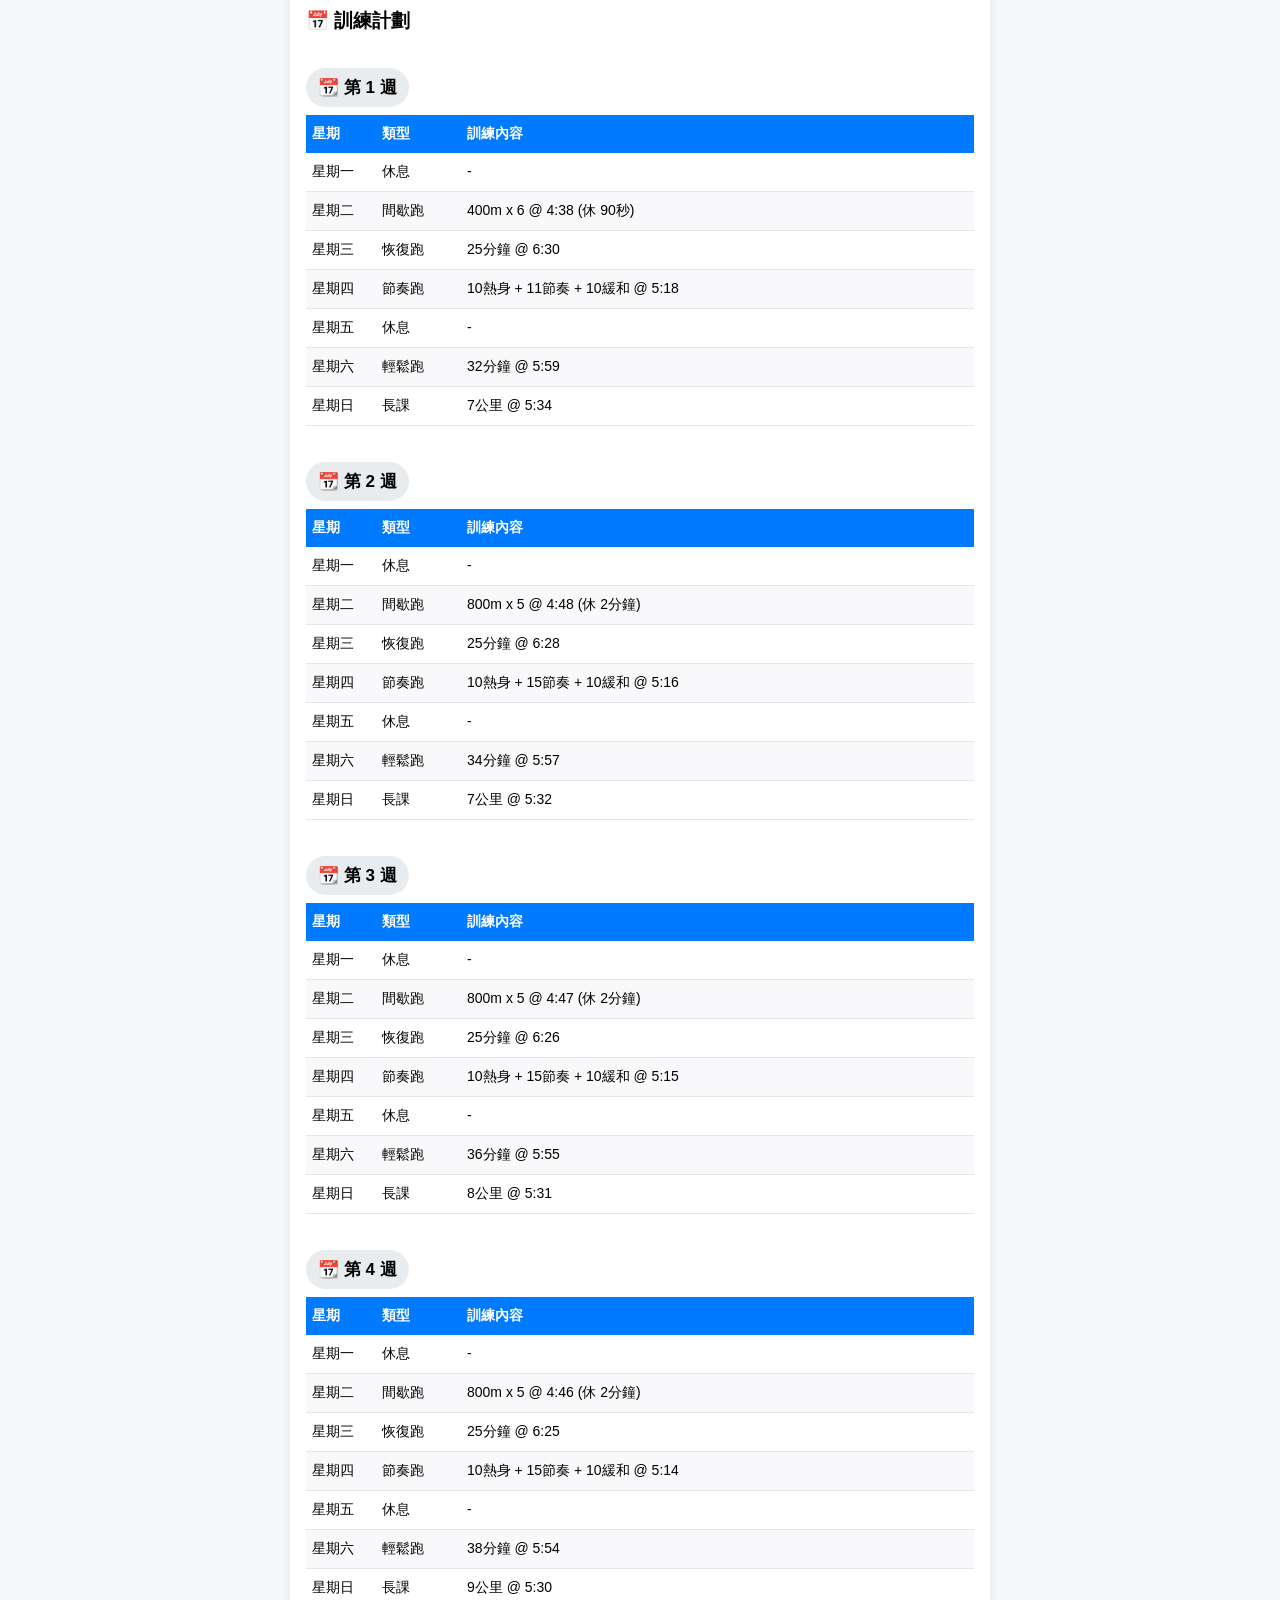
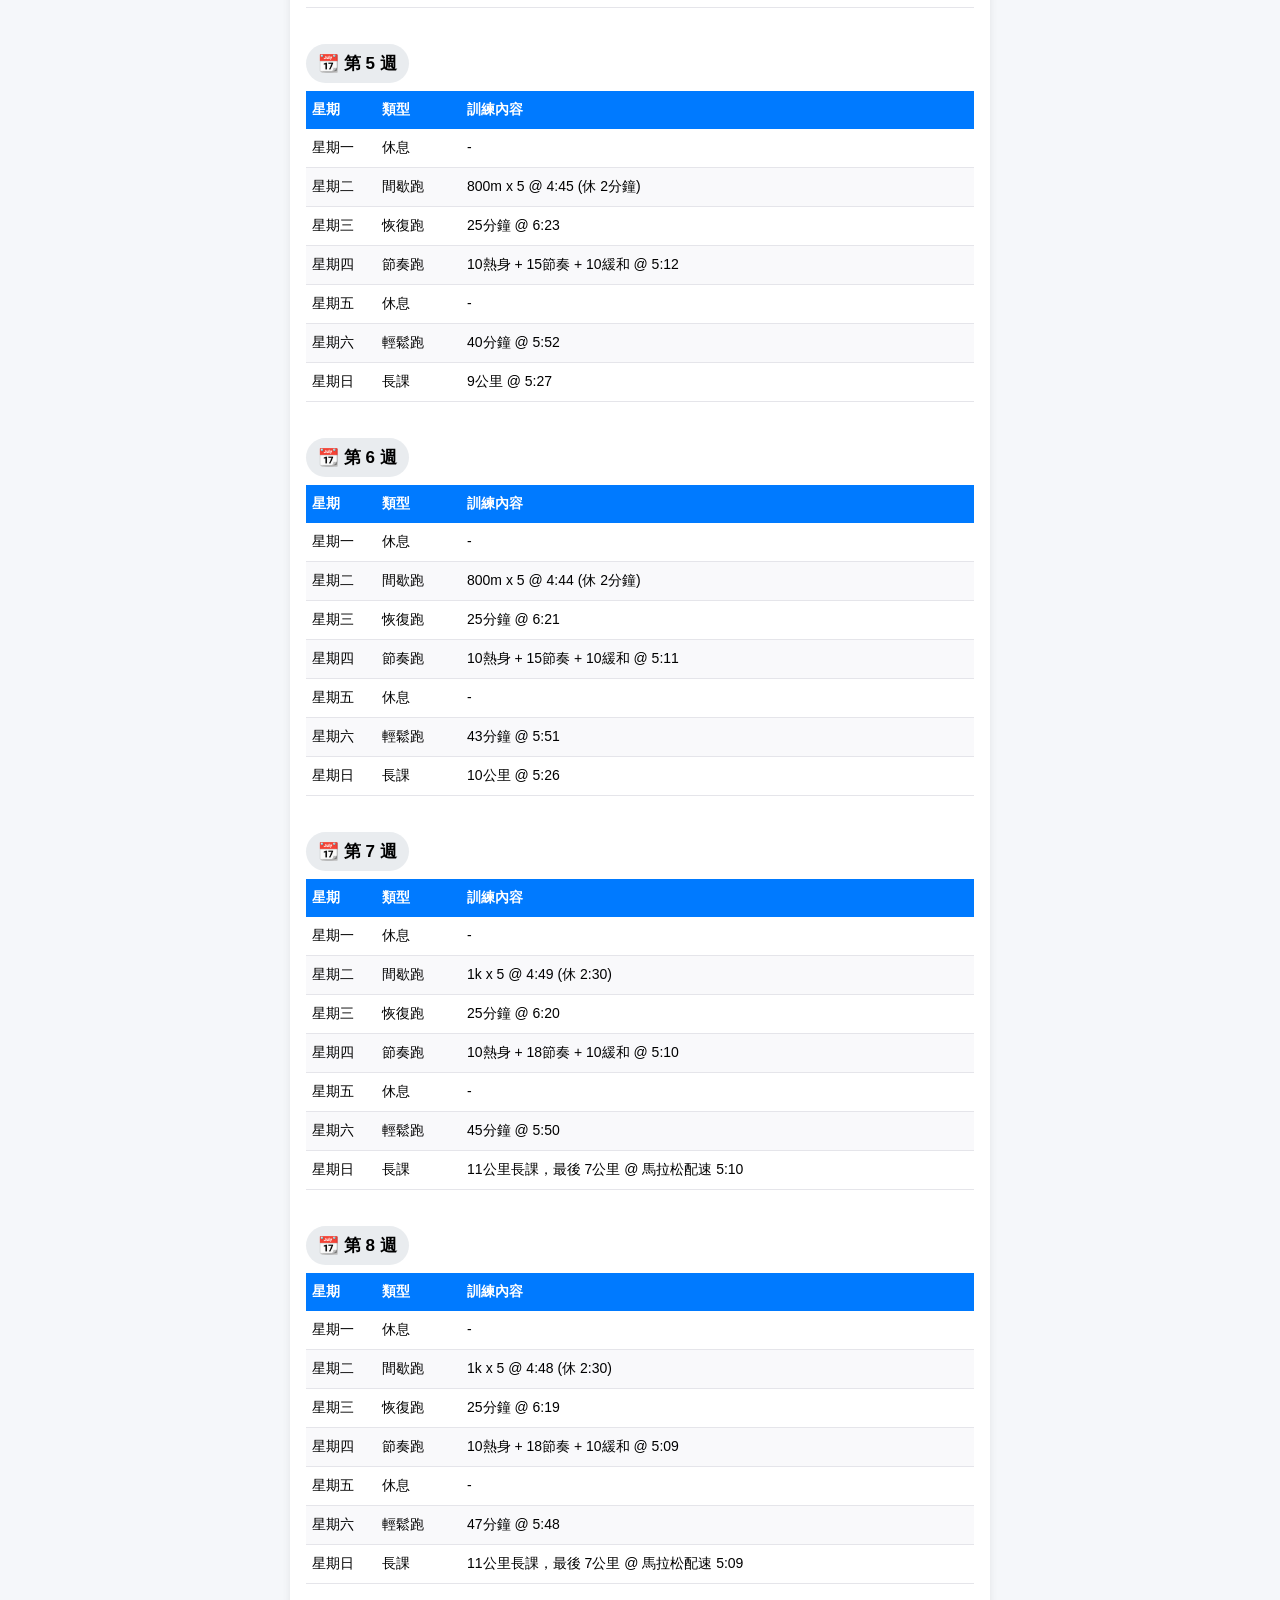
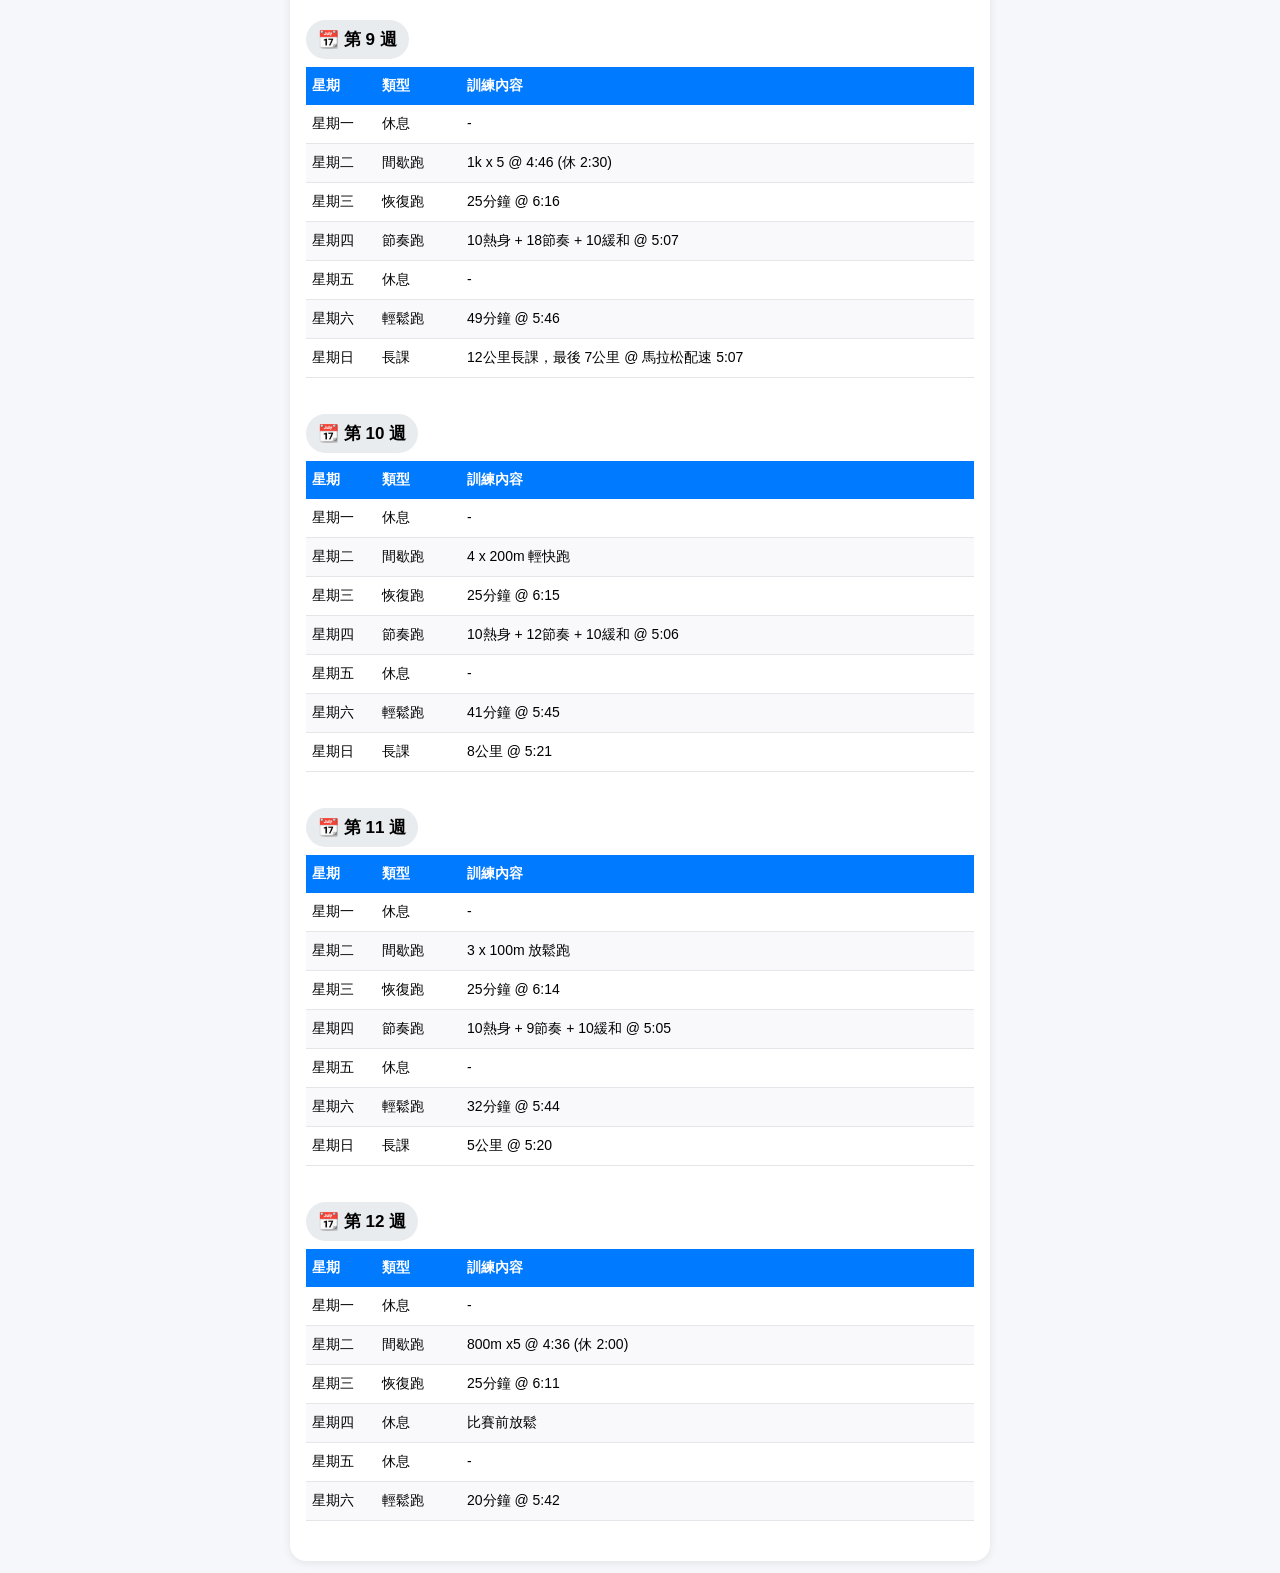
==== commit bac6b80b: "Add files via upload" ====
--- a/pythonProject3/index.html
+++ b/pythonProject3/index.html
@@ -67,6 +67,25 @@
 
 <hr>
 
+<div class="advanced-section">
+  <div class="advanced-title">⚙️ 進階功能</div>
+  <label class="checkbox-label">
+    <input type="checkbox" id="enableMilestone" checked>
+    <span>🏁 啟用里程碑測試（半馬/10K 測試）</span>
+  </label>
+  <label class="checkbox-label">
+    <input type="checkbox" id="enableYasso">
+    <span>📊 啟用 Yasso 800 全馬預測</span>
+  </label>
+  <label class="checkbox-label">
+    <input type="checkbox" id="enableMixedPlan" checked>
+    <span>🔄 啟用混合課表（按訓練階段變化）</span>
+  </label>
+  <div class="hint" style="margin-top: 8px;">💡 Yasso 800 適用於全馬目標，跑 10 x 800m 後可預測全馬時間</div>
+</div>
+
+<hr>
+
 <label>目標</label>
 <select id="goal">
   <option value="5K">5K</option>
--- a/pythonProject3/style.css
+++ b/pythonProject3/style.css
@@ -33,15 +33,6 @@
   color: #3a3a3c;
   margin-bottom: 6px;
   margin-top: 12px;
-}
-
-.checkbox-label {
-  display: flex;
-  align-items: center;
-  gap: 8px;
-  margin-top: 12px;
-  margin-bottom: 6px;
-  font-weight: normal;
 }
 
 input, select {
@@ -110,6 +101,38 @@
   margin-top: 6px;
 }
 
+/* 進階功能區域 */
+.advanced-section {
+  background: #f9f9fb;
+  border-radius: 12px;
+  padding: 12px;
+  margin: 16px 0;
+}
+
+.advanced-title {
+  font-size: 14px;
+  font-weight: 600;
+  color: #1c1c1e;
+  margin-bottom: 12px;
+  padding-bottom: 6px;
+  border-bottom: 1px solid #e5e5ea;
+}
+
+.checkbox-label {
+  display: flex;
+  align-items: center;
+  gap: 8px;
+  margin: 10px 0;
+  font-weight: normal;
+  cursor: pointer;
+}
+
+.checkbox-label input {
+  width: auto;
+  margin: 0;
+}
+
+/* 兩欄佈局 */
 .two-columns {
   display: grid;
   grid-template-columns: 1fr 1fr;
@@ -132,6 +155,37 @@
 .zone-card p {
   margin: 6px 0;
   font-size: 14px;
+}
+
+/* 模式按鈕 */
+.mode-buttons {
+  display: flex;
+  gap: 12px;
+  margin-top: 12px;
+}
+
+.mode-btn {
+  flex: 1;
+  padding: 8px;
+  border-radius: 8px;
+  border: 1px solid #c6c6c8;
+  background: #f5f5f5;
+  color: #333;
+  font-size: 14px;
+  font-weight: 500;
+  cursor: pointer;
+  text-align: center;
+  transition: all 0.2s;
+}
+
+.mode-btn.active {
+  background: #007aff;
+  color: white;
+  border-color: #007aff;
+}
+
+.mode-btn:active {
+  transform: scale(0.98);
 }
 
 .prediction-card {
@@ -233,6 +287,25 @@
   padding-top: 8px;
 }
 
+/* Yasso 輸入區域 */
+.yasso-input {
+  margin-top: 12px;
+  padding: 12px;
+  background: white;
+  border-radius: 10px;
+}
+
+.yasso-input label {
+  margin-top: 0;
+}
+
+.yasso-input input {
+  width: auto;
+  display: inline-block;
+  margin-right: 8px;
+}
+
+/* 手機細屏 */
 @media (max-width: 560px) {
   .two-columns {
     grid-template-columns: 1fr;
@@ -270,4 +343,8 @@
     padding: 12px;
     font-size: 16px;
   }
+  .mode-buttons {
+    flex-direction: column;
+    gap: 8px;
+  }
 }
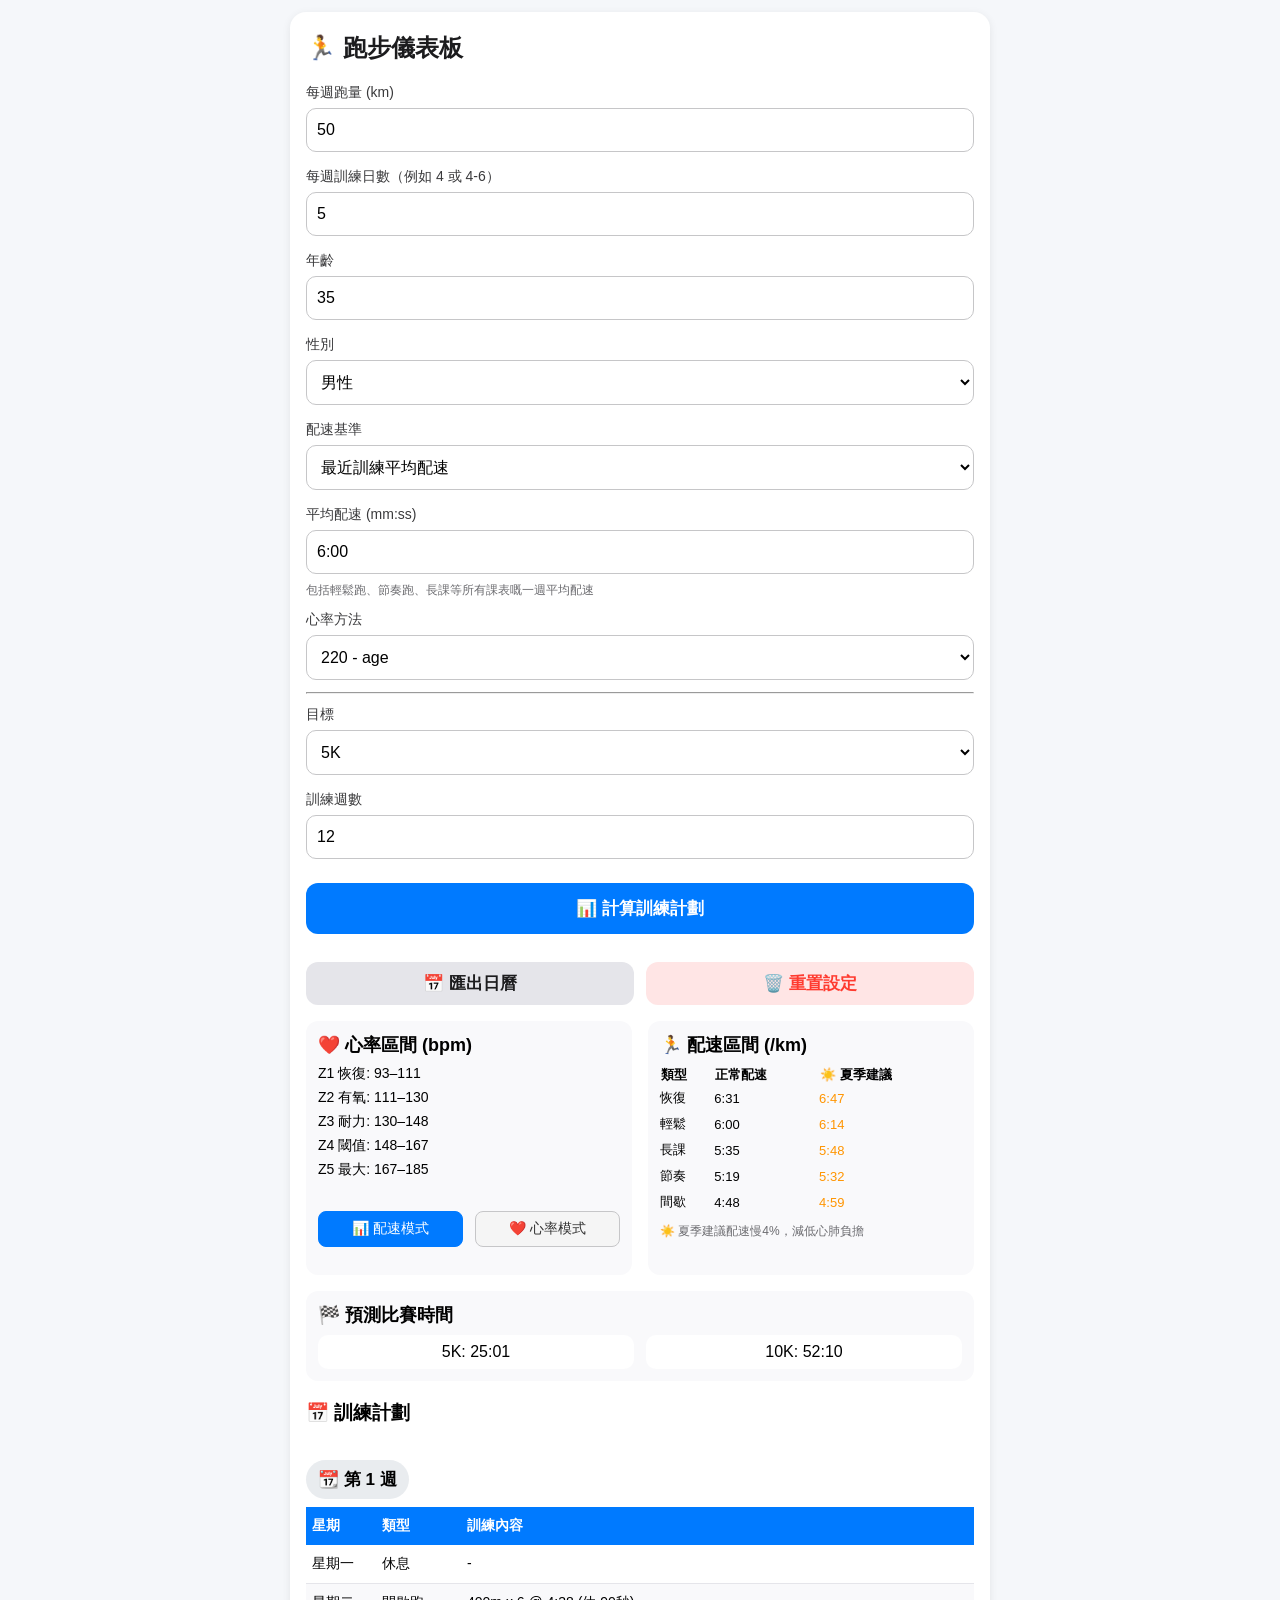
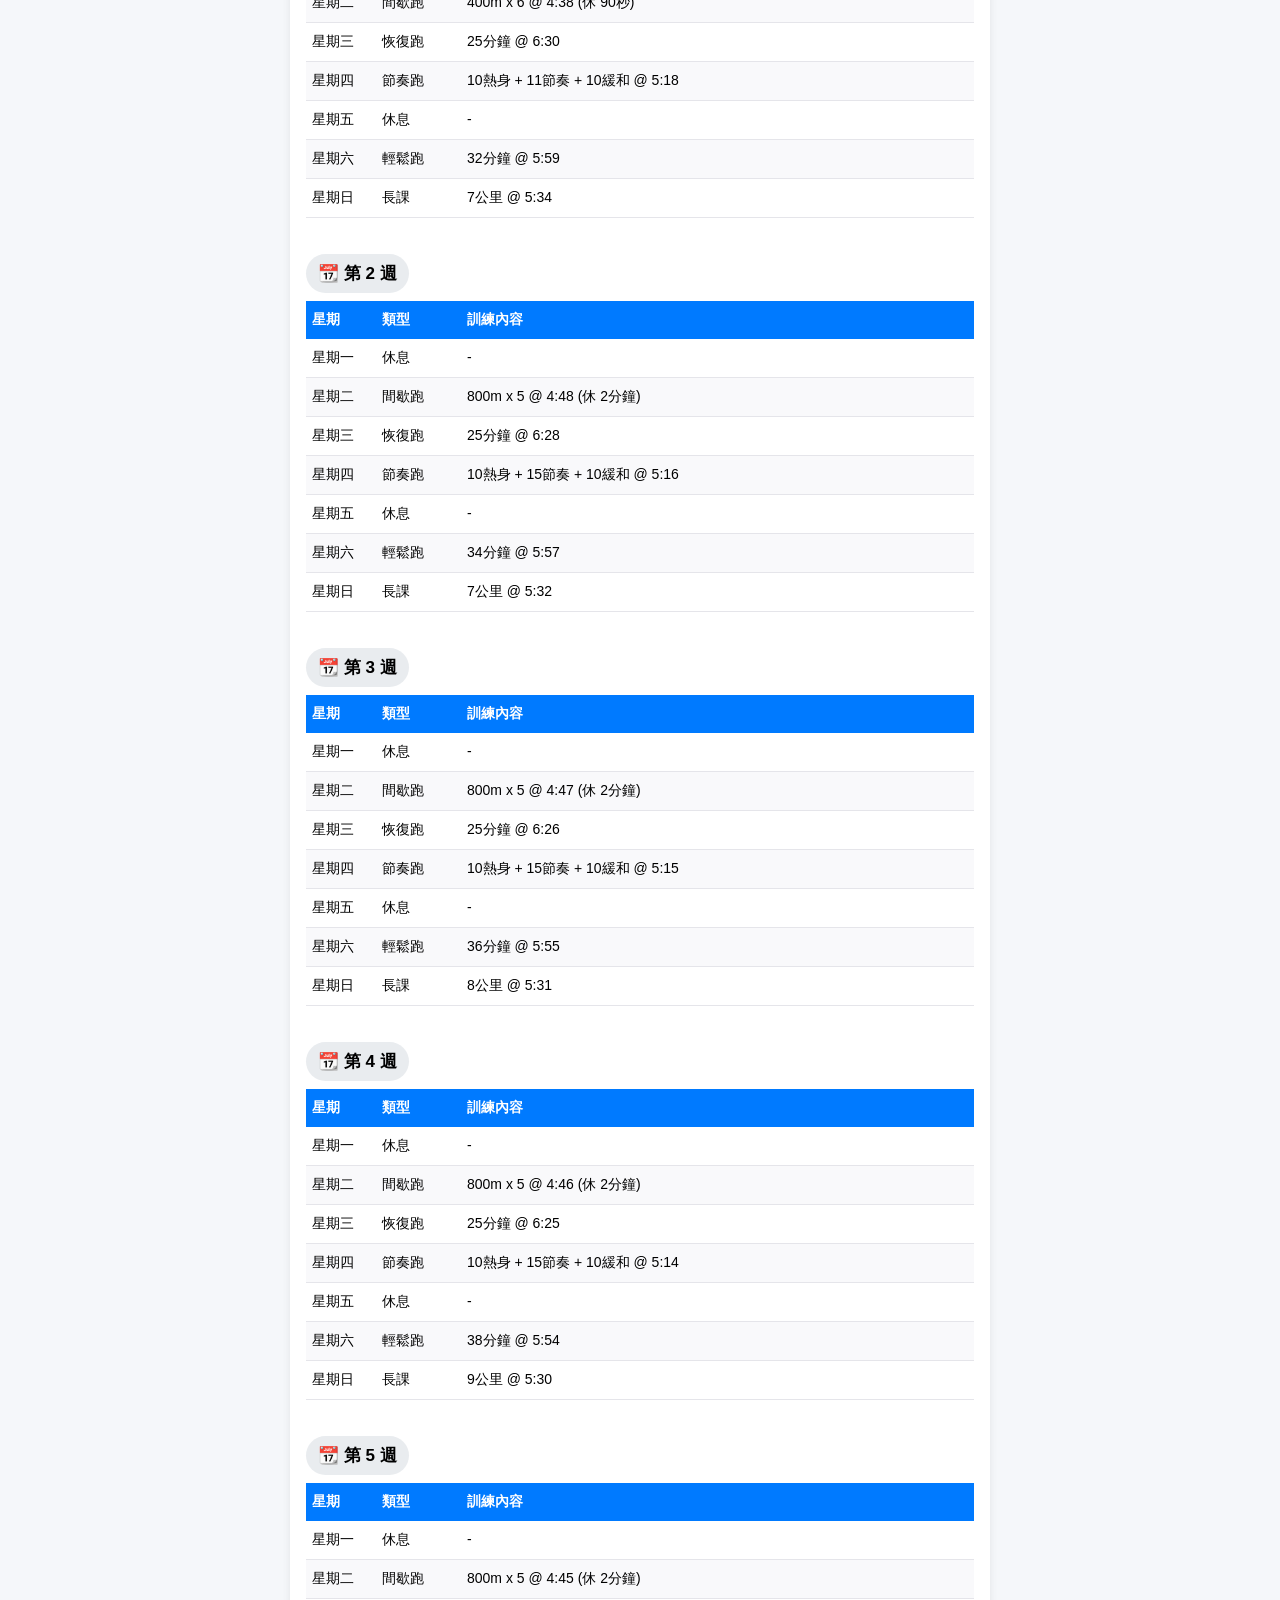
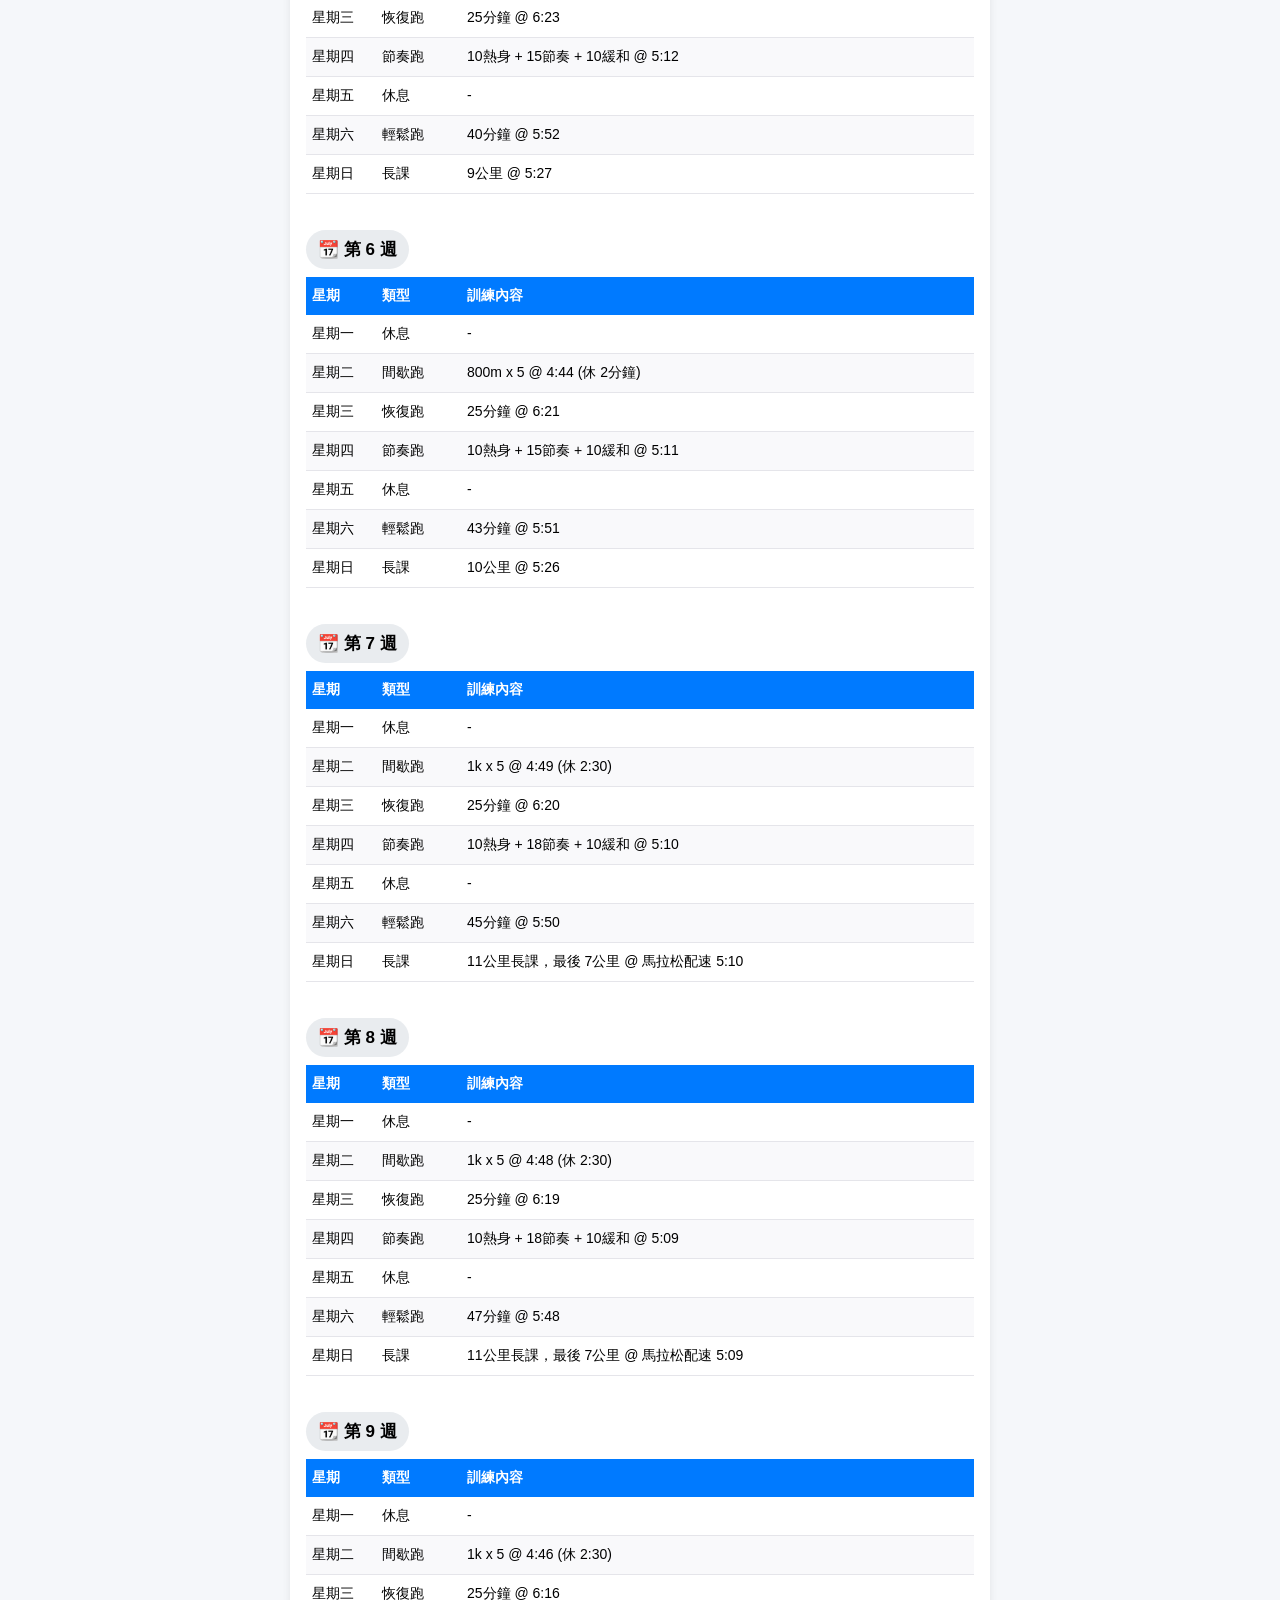
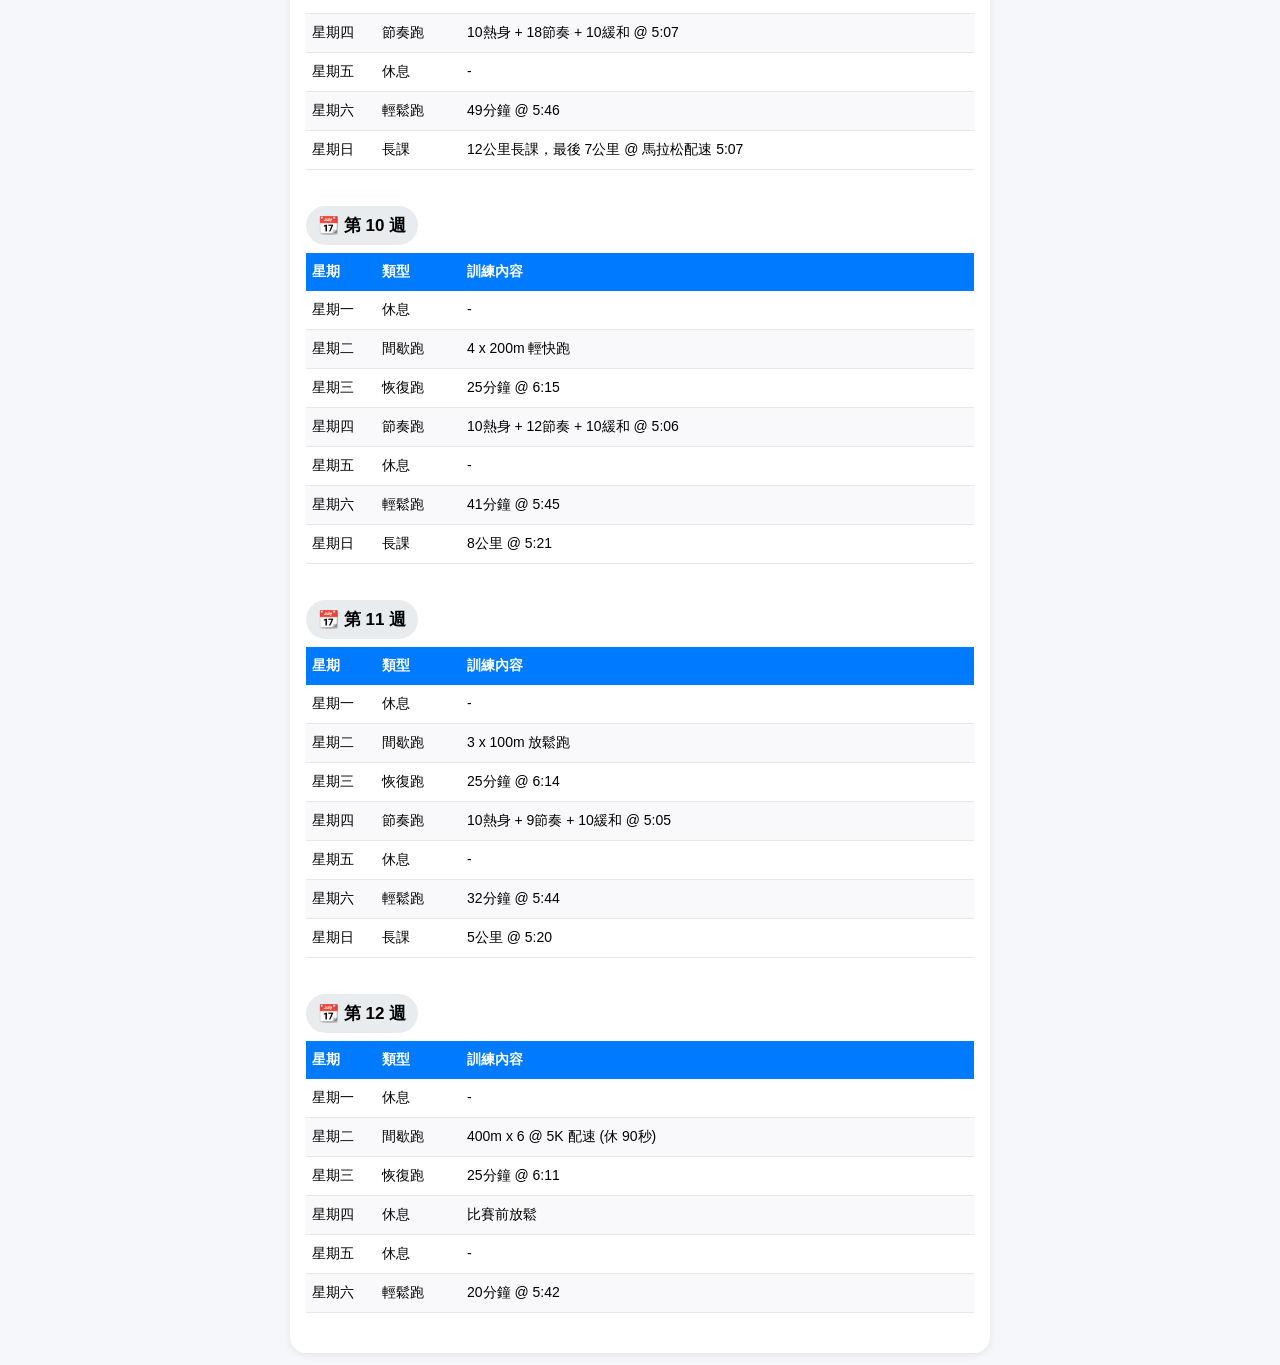
==== commit 8e04c256: "Add files via upload" ====
--- a/pythonProject3/index.html
+++ b/pythonProject3/index.html
@@ -67,25 +67,6 @@
 
 <hr>
 
-<div class="advanced-section">
-  <div class="advanced-title">⚙️ 進階功能</div>
-  <label class="checkbox-label">
-    <input type="checkbox" id="enableMilestone" checked>
-    <span>🏁 啟用里程碑測試（半馬/10K 測試）</span>
-  </label>
-  <label class="checkbox-label">
-    <input type="checkbox" id="enableYasso">
-    <span>📊 啟用 Yasso 800 全馬預測</span>
-  </label>
-  <label class="checkbox-label">
-    <input type="checkbox" id="enableMixedPlan" checked>
-    <span>🔄 啟用混合課表（按訓練階段變化）</span>
-  </label>
-  <div class="hint" style="margin-top: 8px;">💡 Yasso 800 適用於全馬目標，跑 10 x 800m 後可預測全馬時間</div>
-</div>
-
-<hr>
-
 <label>目標</label>
 <select id="goal">
   <option value="5K">5K</option>
--- a/pythonProject3/style.css
+++ b/pythonProject3/style.css
@@ -99,37 +99,6 @@
   font-size: 13px;
   color: #6c6c70;
   margin-top: 6px;
-}
-
-/* 進階功能區域 */
-.advanced-section {
-  background: #f9f9fb;
-  border-radius: 12px;
-  padding: 12px;
-  margin: 16px 0;
-}
-
-.advanced-title {
-  font-size: 14px;
-  font-weight: 600;
-  color: #1c1c1e;
-  margin-bottom: 12px;
-  padding-bottom: 6px;
-  border-bottom: 1px solid #e5e5ea;
-}
-
-.checkbox-label {
-  display: flex;
-  align-items: center;
-  gap: 8px;
-  margin: 10px 0;
-  font-weight: normal;
-  cursor: pointer;
-}
-
-.checkbox-label input {
-  width: auto;
-  margin: 0;
 }
 
 /* 兩欄佈局 */
@@ -287,24 +256,6 @@
   padding-top: 8px;
 }
 
-/* Yasso 輸入區域 */
-.yasso-input {
-  margin-top: 12px;
-  padding: 12px;
-  background: white;
-  border-radius: 10px;
-}
-
-.yasso-input label {
-  margin-top: 0;
-}
-
-.yasso-input input {
-  width: auto;
-  display: inline-block;
-  margin-right: 8px;
-}
-
 /* 手機細屏 */
 @media (max-width: 560px) {
   .two-columns {
